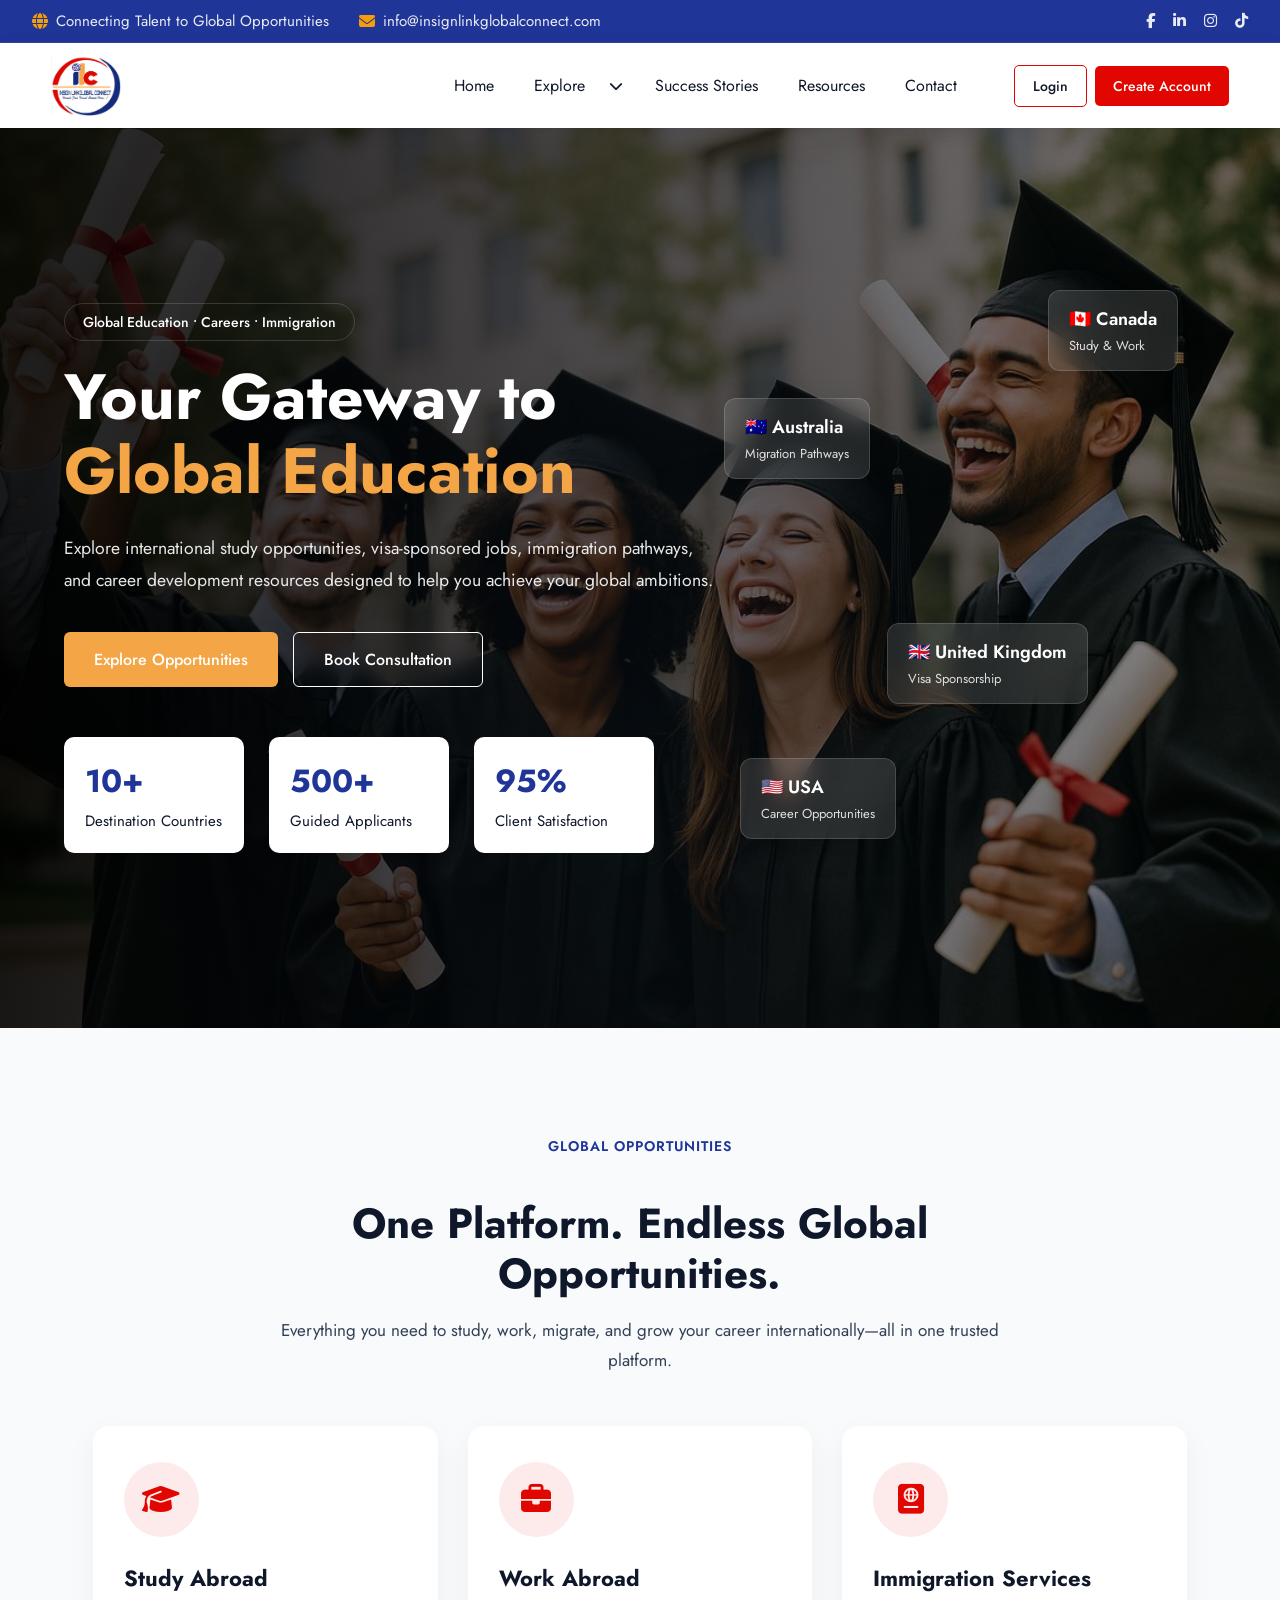
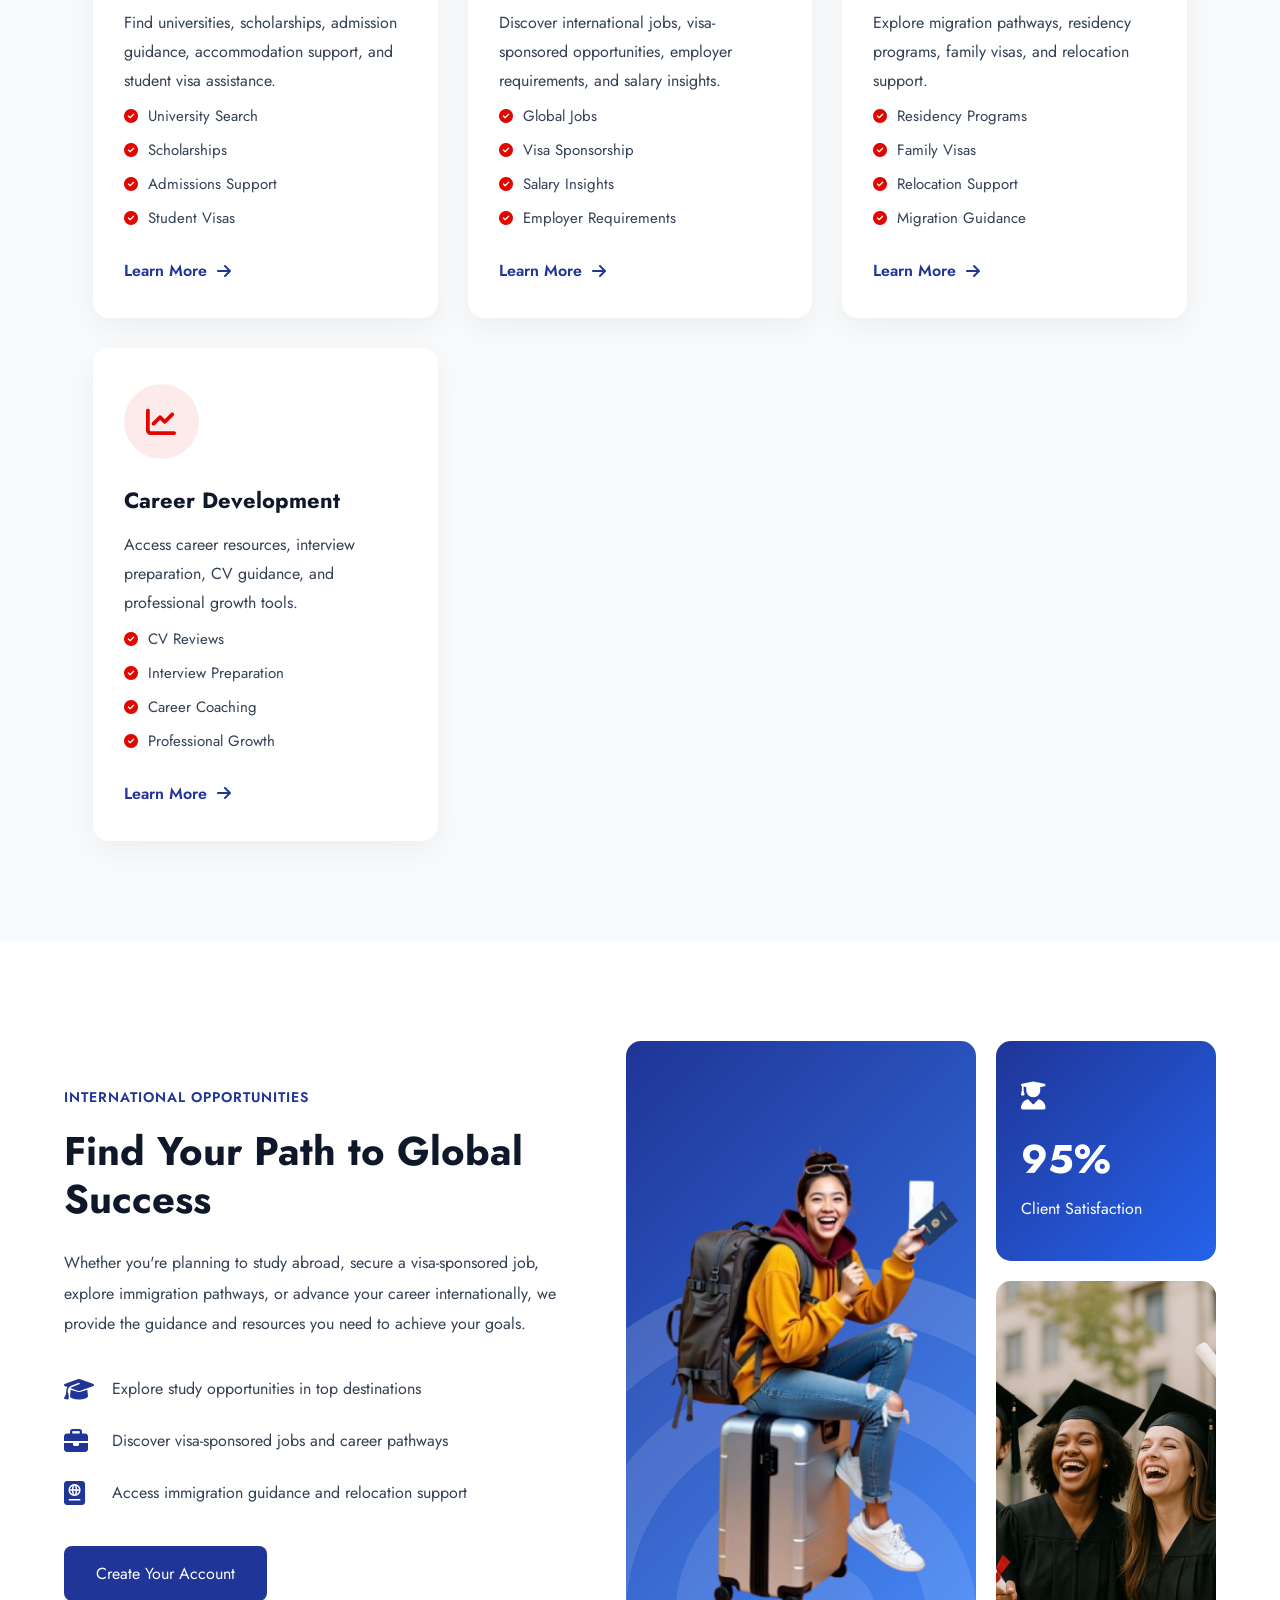
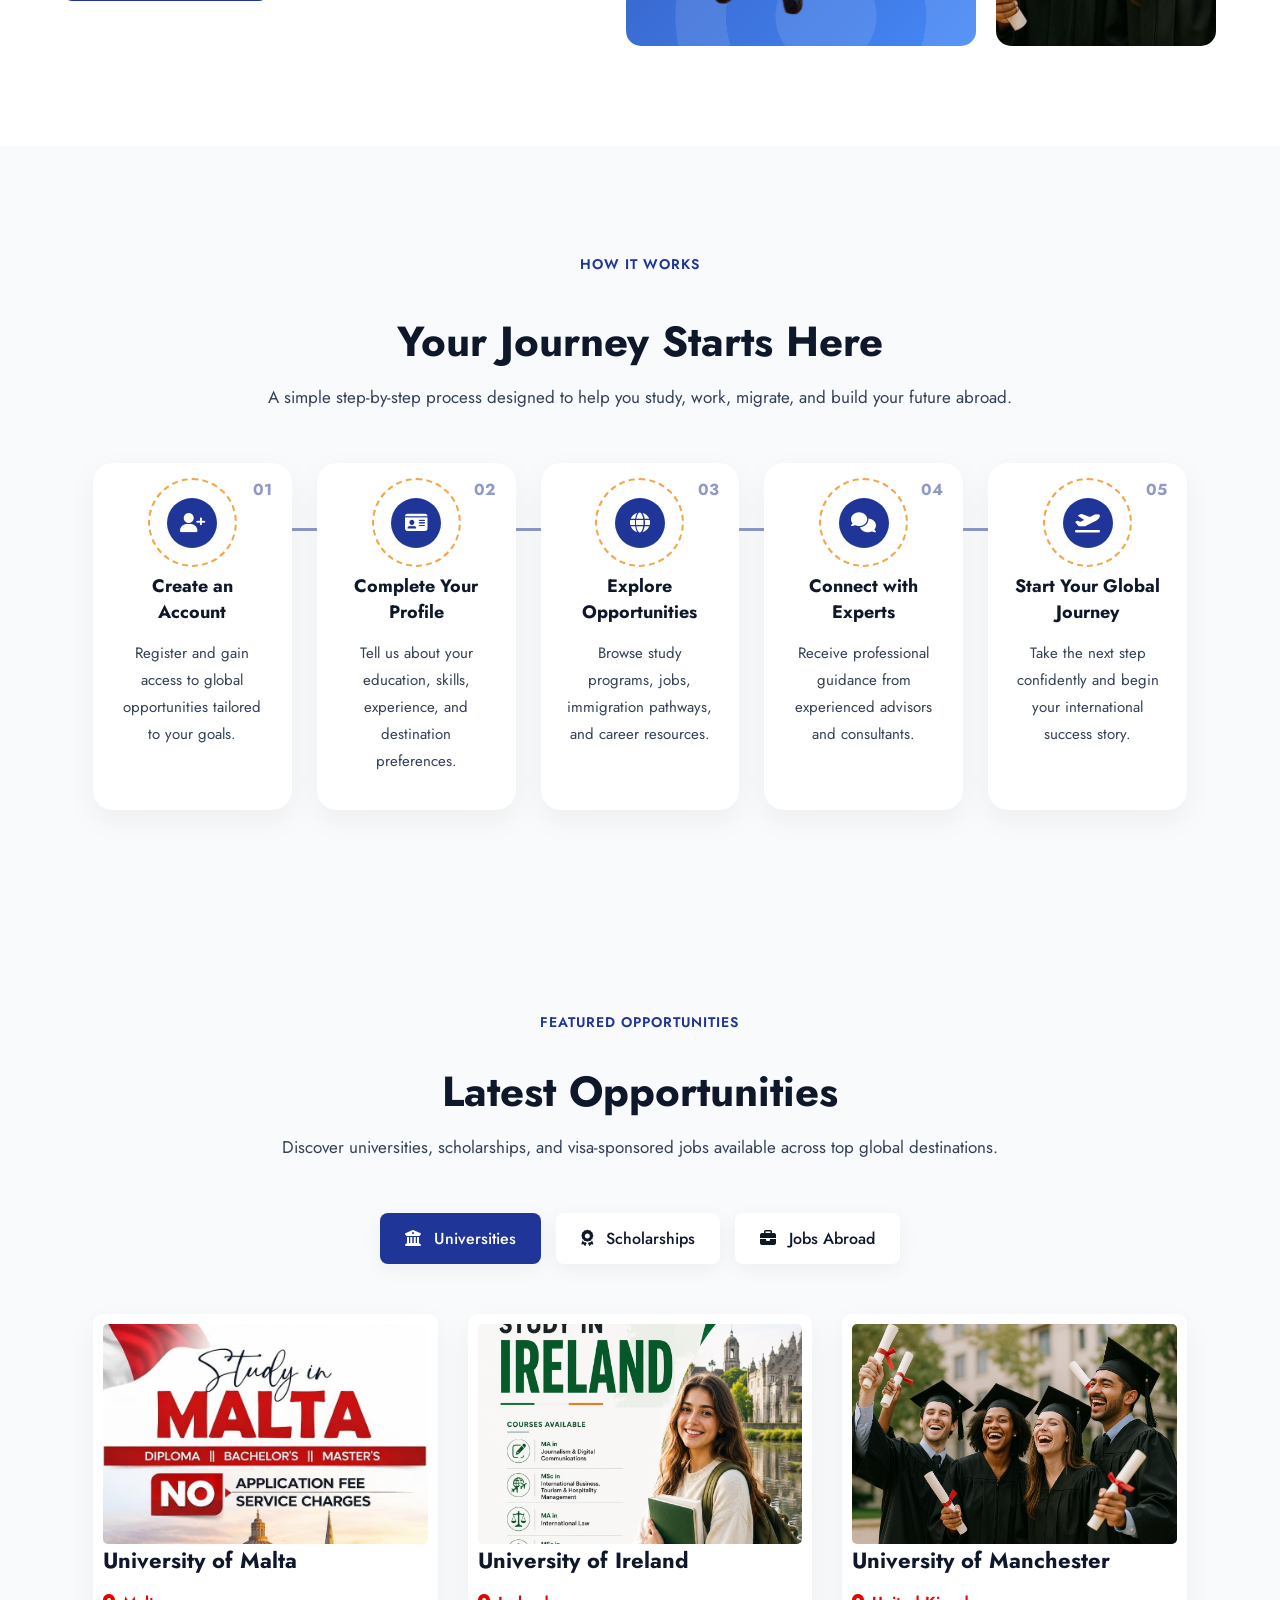
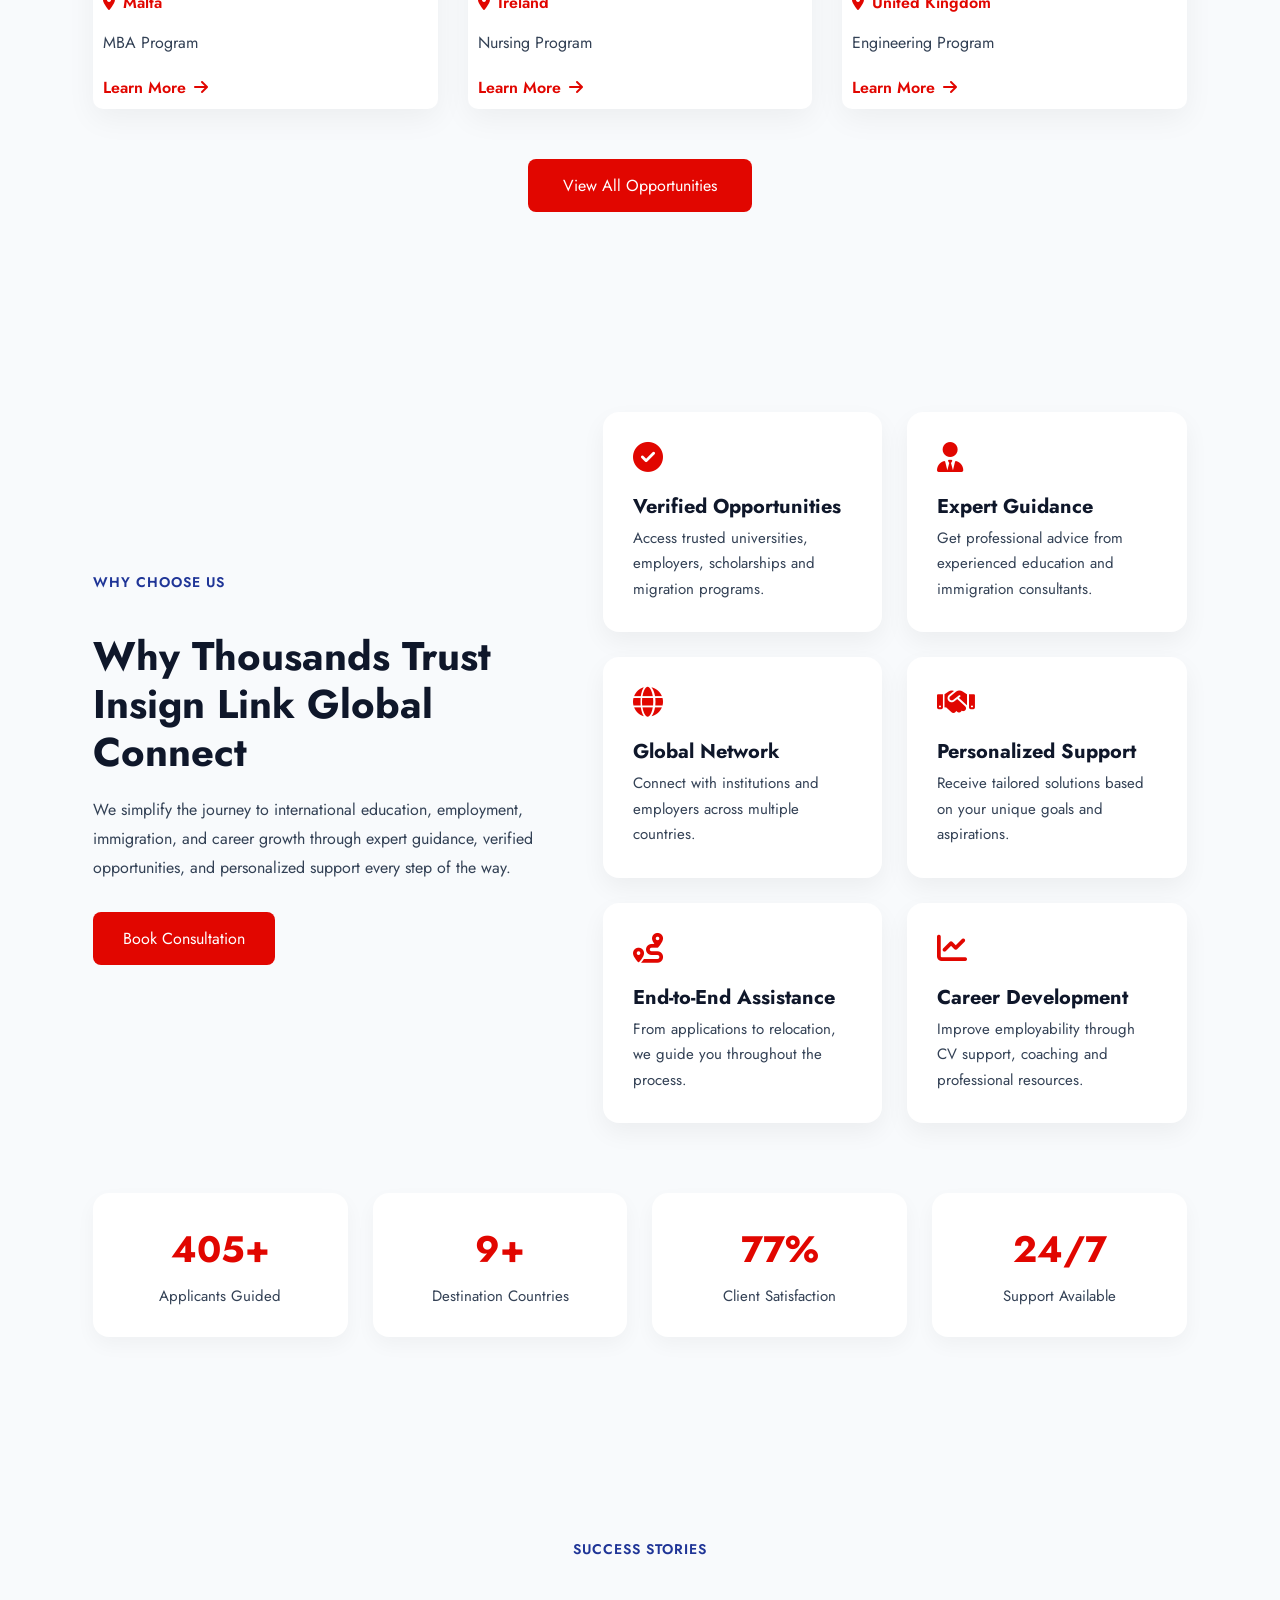
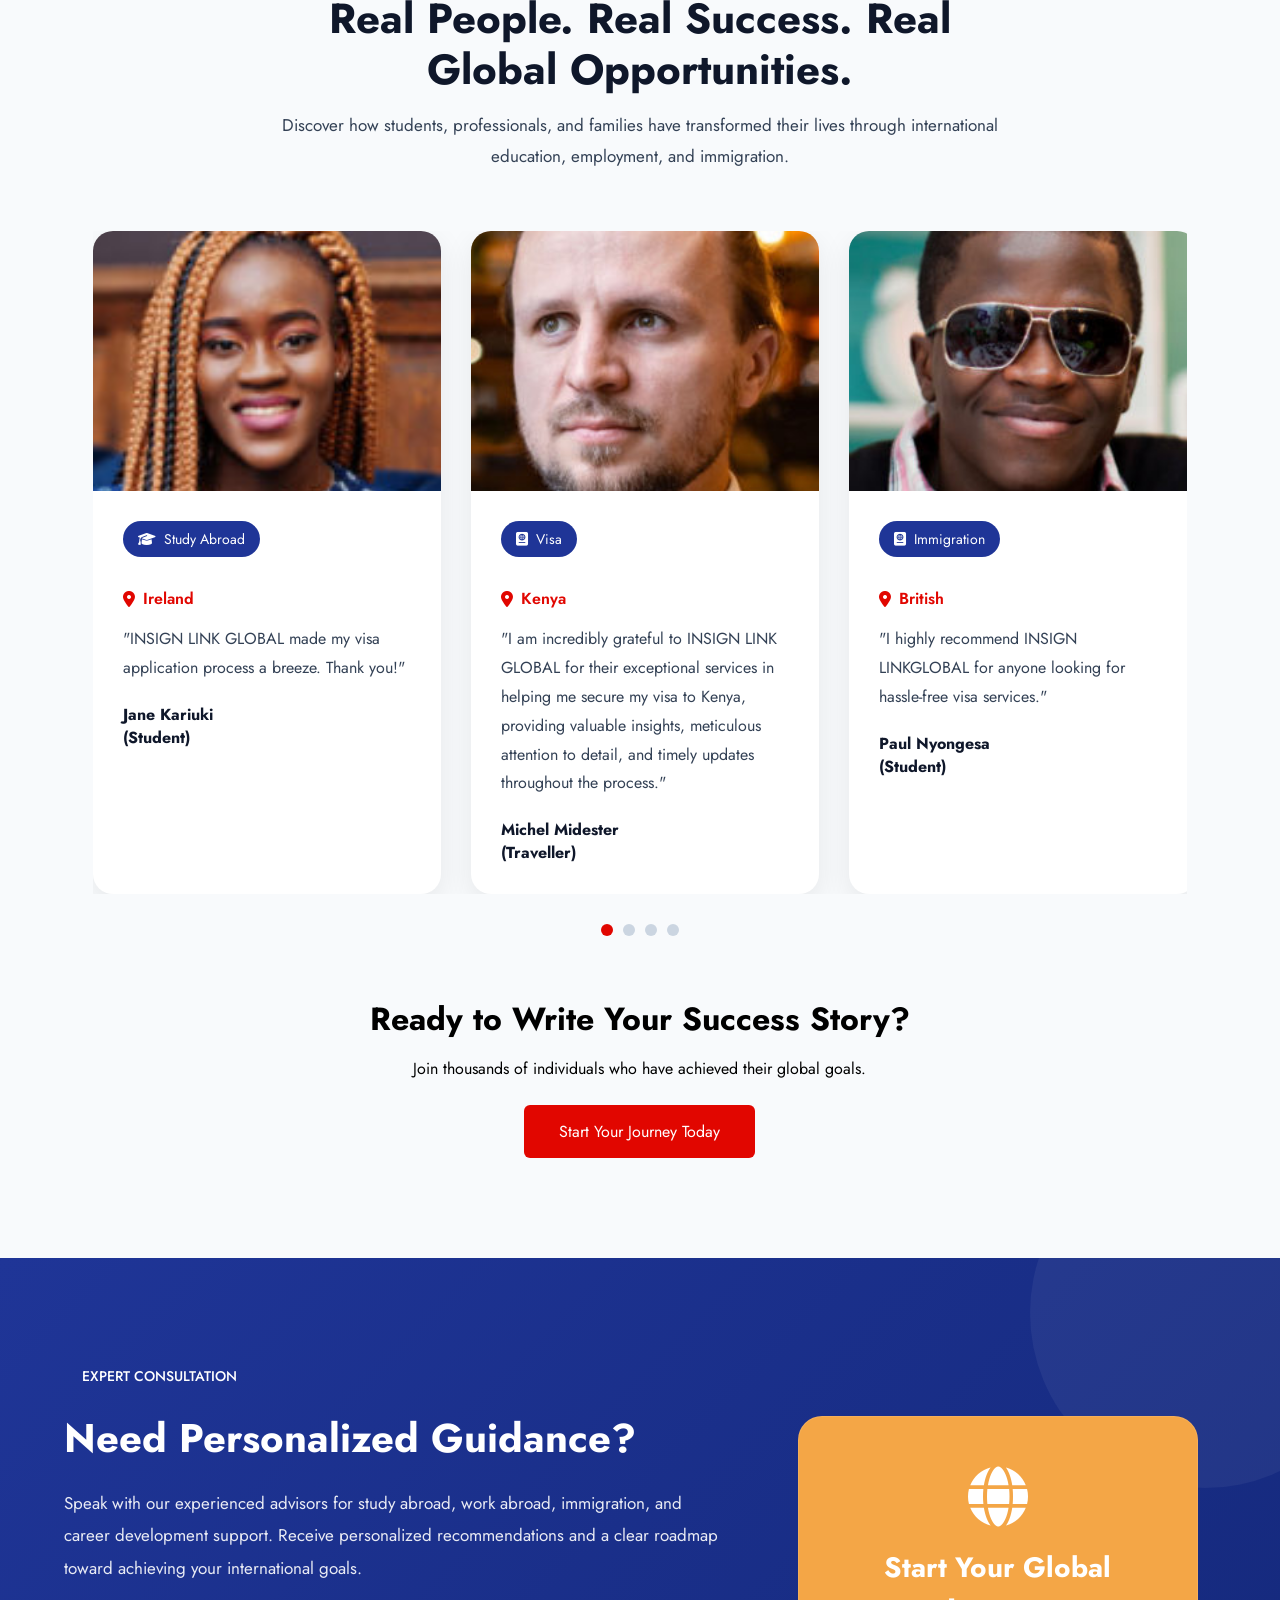
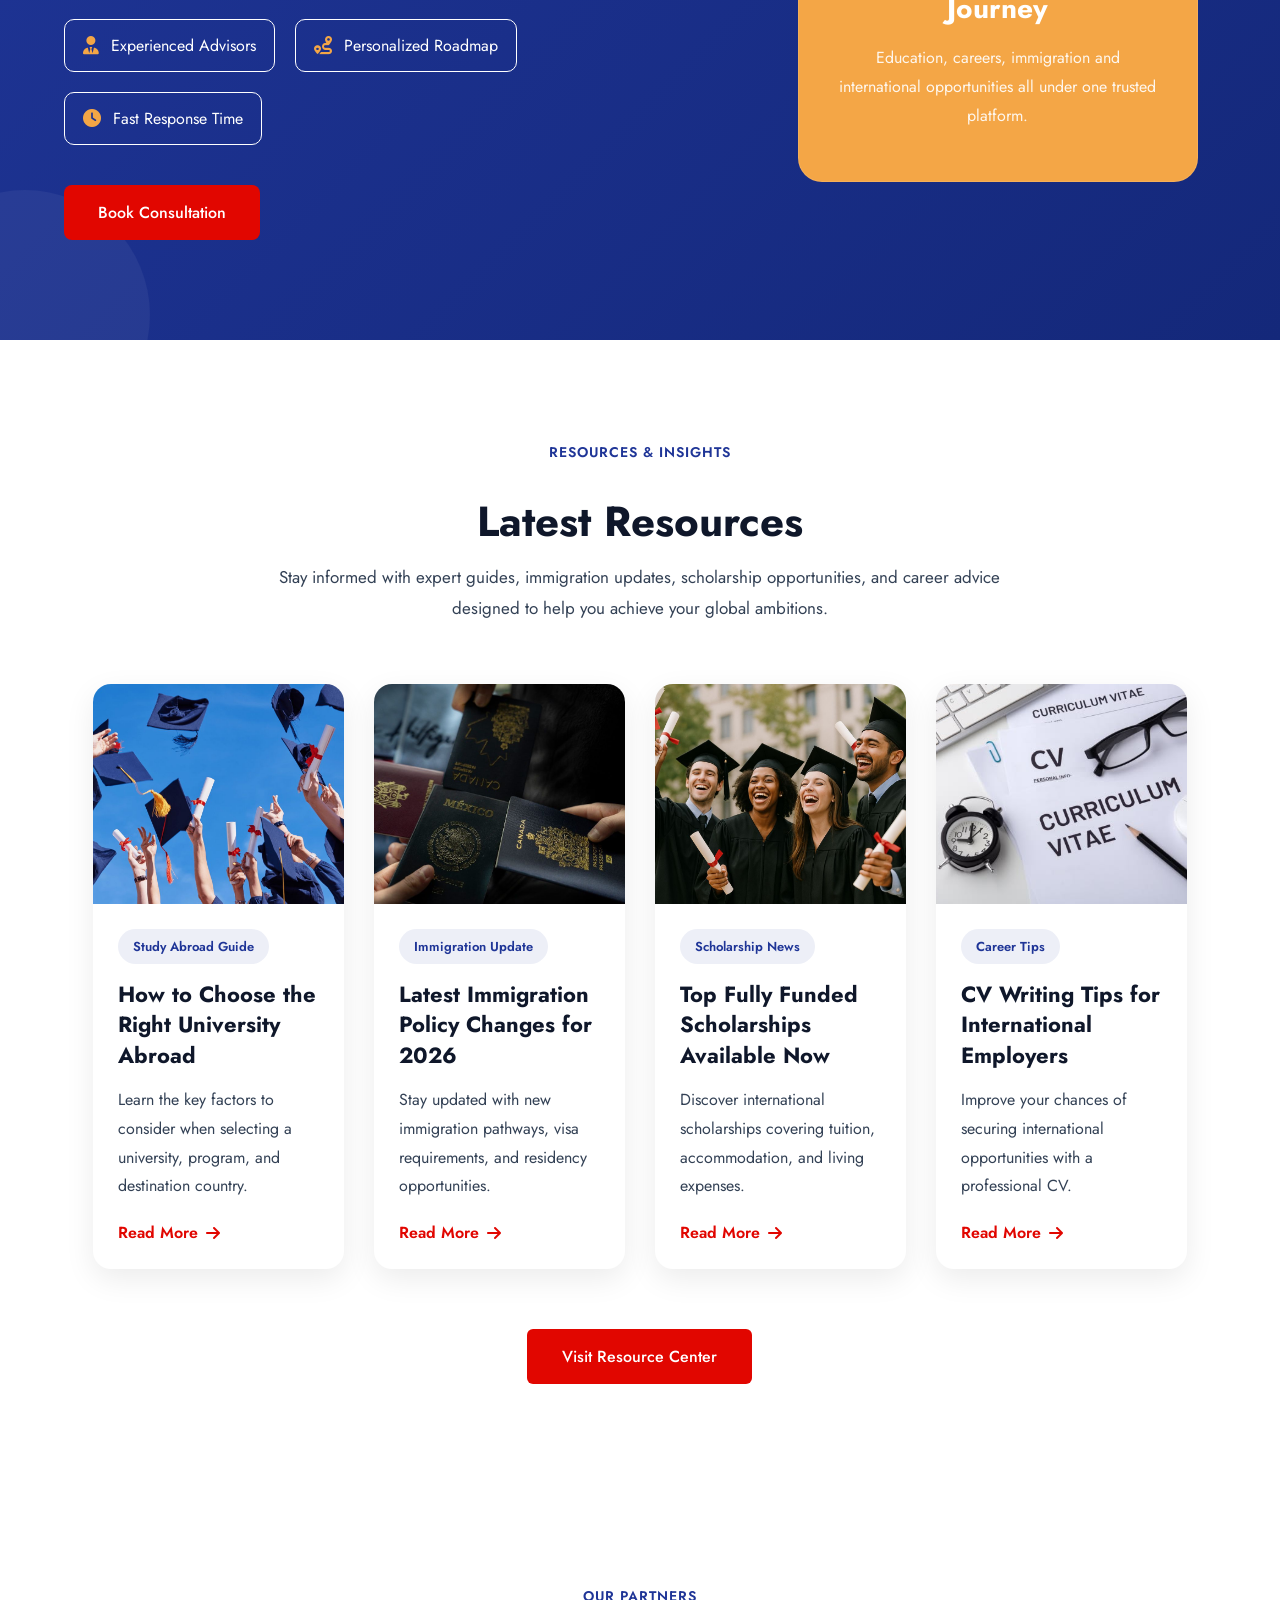
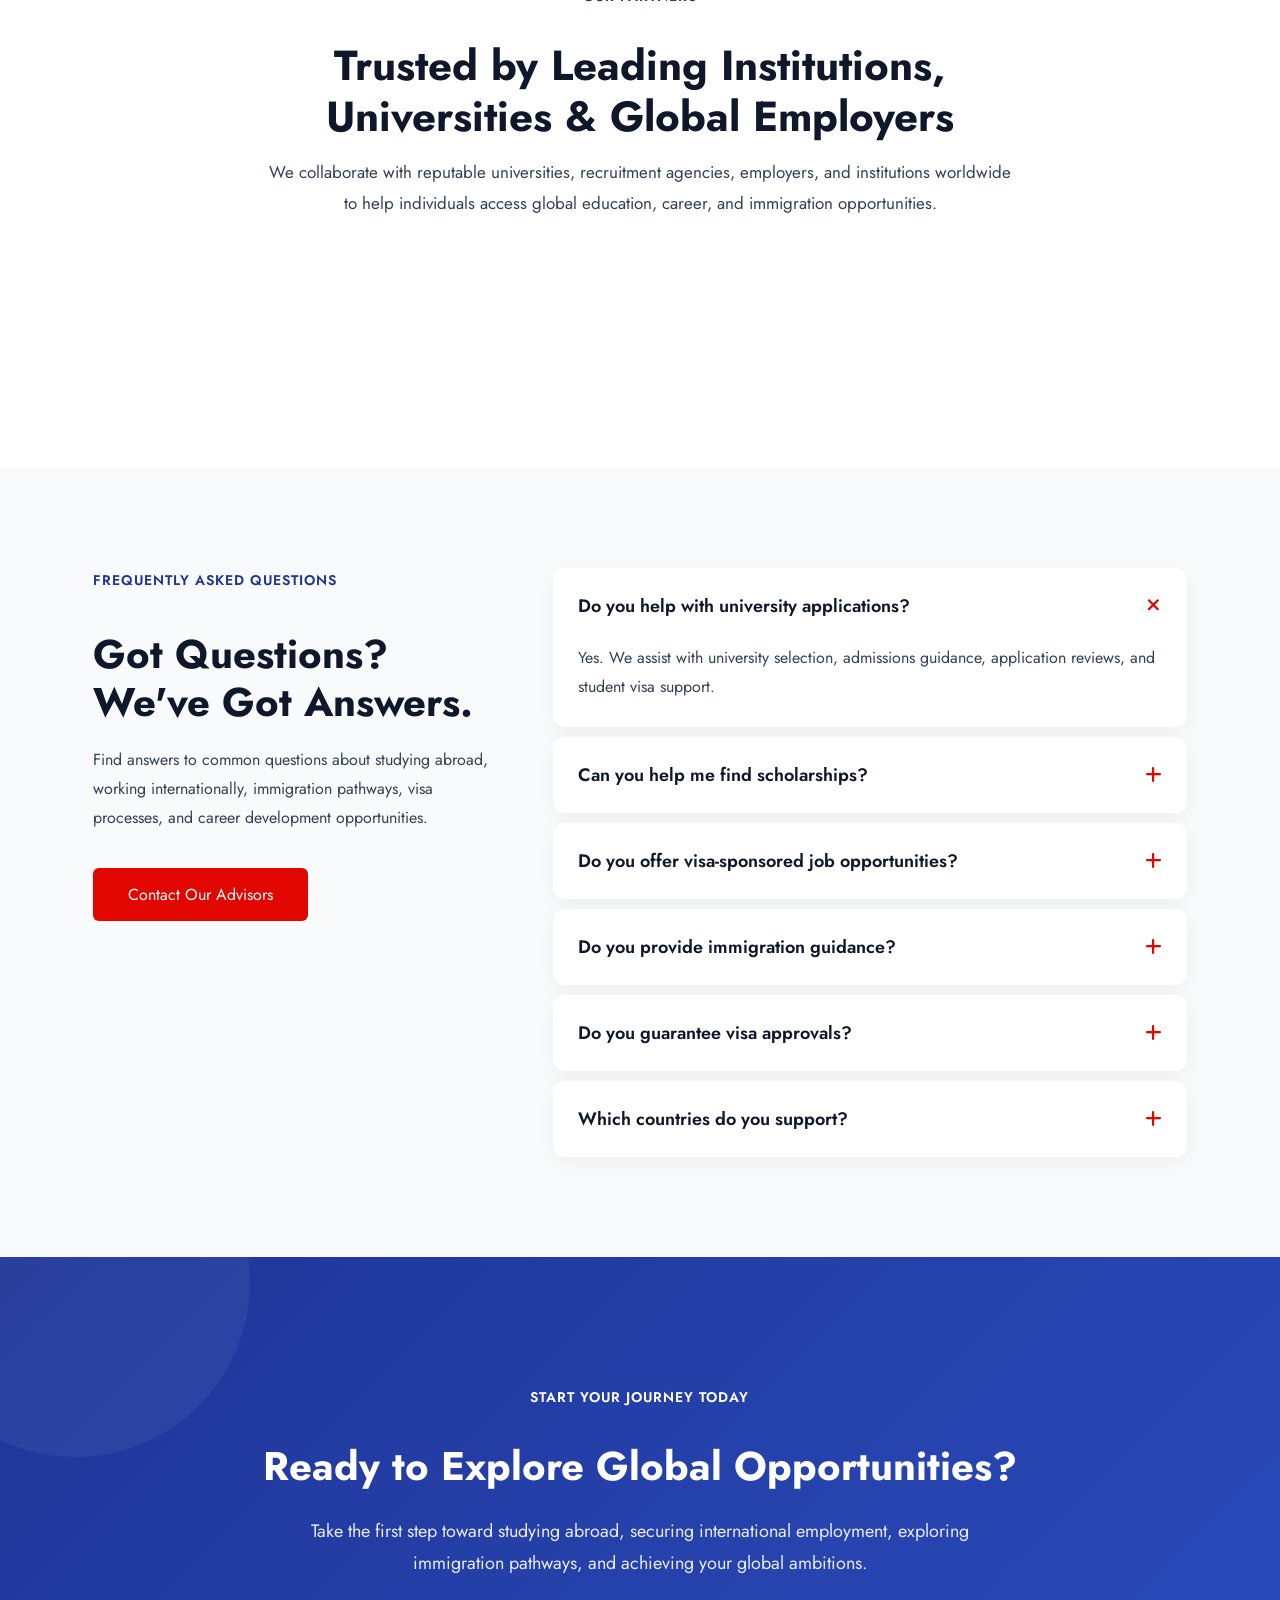
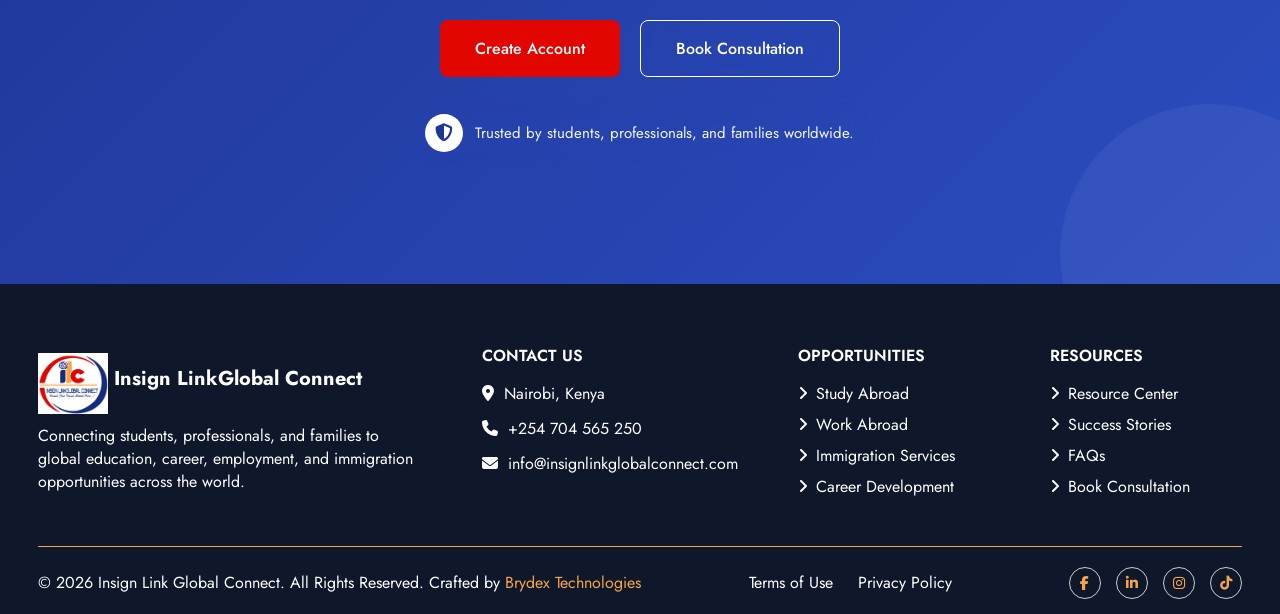
==== index.html @ e6f88223 "Add files via upload" ====
<!DOCTYPE html>
<html lang="en">
<head>
    <meta charset="UTF-8">
    <meta name="viewport" content="width=device-width, initial-scale=1.0">
    <link href="https://fonts.googleapis.com/css2?family=Jost:wght@300;400;500;600;700&display=swap"rel="stylesheet">
    <link rel="stylesheet"href="https://cdnjs.cloudflare.com/ajax/libs/font-awesome/6.7.2/css/all.min.css">
    <link rel="stylesheet" href="style.css">
    <title>Insign Linkglobal Connect</title>

    <!-- Favicon -->
    <link rel="icon" href="logo/ILC Logo.jpg">
</head>
<body>
    <!-- SCROLL BUTTON -->
    <div id="progress">
        <span id="progress-value">&#8593</span>
    </div>
    <!--top-bar-->
    <div class="top-bar" id="top-bar">
        <div class="container top-content">
            <div class="top-left">
                <span><i class="fas fa-globe"></i>Connecting Talent to Global Opportunities</span>
                <span><i class="fas fa-envelope"></i>info@insignlinkglobalconnect.com</span>
            </div>

            <div class="top-right">
                <a href="#"><i class="fab fa-facebook-f"></i></a>
                <a href="#"><i class="fab fa-linkedin-in"></i></a>
                <a href="#"><i class="fab fa-instagram"></i></a>
                <a href="#"><i class="fab fa-tiktok"></i></a>
            </div>
        </div>
    </div>
    <!--header-->
    <header class="main-header">

        <!-- LOGO AREA -->
        <div class="logo-section">
            <a href="index.html" class="logo">
                <img src="logo/ILC Logo.jpg" alt="Insign Linkglobal Connect">
            </a>
        </div>

        <!-- NAVIGATION -->
        <nav class="navbar">
            <ul>
                <li><a href="index.html">Home</a></li>
                <li class="dropdown">
                    <div class="dropdown-header">

                        <a href="explore.html" class="explore-link">
                            Explore
                        </a>

                        <button class="dropdown-toggle" type="button">
                            <i class="fas fa-chevron-down"></i>
                        </button>

                    </div>

                    <ul class="dropdown-content">
                        <li><a href="study-abroad.html">Study Abroad</a></li>
                        <li><a href="work-abroad.html">Work Abroad</a></li>
                        <li><a href="immigration.html">Immigration</a></li>
                        <li><a href="career-development.html">Career Development</a></li>
                    </ul>

                </li>
                <li><a href="success-stories.html">Success Stories</a></li>
                <li><a href="resources.html">Resources</a></li>
                <li><a href="contact.html">Contact</a></li>
            </ul>

            <!-- CTA BUTTONS -->
            <div class="header-actions">

                <a href="login.html" class="login-btn">
                    Login
                </a>

                <a href="register.html" class="primary-btn">
                    Create Account
                </a>

            </div>
        </nav>

        <!-- MOBILE MENU -->
        <div class="menu-btn">
            <span></span>
            <span></span>
            <span></span>
        </div>

    </header>
    <!-- HERO SECTION -->
    <section id="home" class="hero">

        <!-- Slides -->
        <div class="slide active" style="background-image: url('image/cca4eddf6eb5ddadb356322404e056f7.jpg');"></div>
        <div class="slide" style="background-image: url('image/1b01114e9718e9eca1d6fc52efebc25a.jpg');"></div>
        <div class="slide" style="background-image: url('image/6be897b18d3d21d463d0ed7246a838de.jpg');"></div>
        <div class="slide" style="background-image: url('image/51462bff02c31d97324d43de3928996d.jpg');"></div>
        <div class="slide" style="background-image: url('image/cbbdbe2495ff3fa501a85c0e03055a31.jpg');"></div>
        <div class="slide" style="background-image: url('image/9aa3deb93c833734245e5023fd66fbeb.jpg');"></div>
        <div class="slide" style="background-image: url('image/cda4fb4bbf9ffbd0f4e871255401ca6b.jpg');"></div>

        <!-- Overlay -->
        <div class="hero-overlay"></div>

        <!-- Content -->
        <div class="hero-content">

            <span class="hero-tag">
                Global Education • Careers • Immigration
            </span>

            <h1>
                Your Gateway to
                <span class="typing"></span>
            </h1>

            <p>
                Explore international study opportunities, visa-sponsored jobs,
                immigration pathways, and career development resources designed
                to help you achieve your global ambitions.
            </p>

            <div class="hero-buttons">

                <a href="explore.html" class="btn-primary">
                    Explore Opportunities
                </a>

                <a href="contact.html" class="btn-secondary">
                    Book Consultation
                </a>

            </div>

            <div class="hero-stats">

                <div class="stat">
                    <h3>10+</h3>
                    <span>Destination Countries</span>
                </div>

                <div class="stat">
                    <h3>500+</h3>
                    <span>Guided Applicants</span>
                </div>

                <div class="stat">
                    <h3>95%</h3>
                    <span>Client Satisfaction</span>
                </div>

            </div>

        </div>

        <!-- FLOATING DESTINATION CARDS -->

        <div class="floating-card card-1">
            <span>🇨🇦 Canada</span>
            <small>Study & Work</small>
        </div>

        <div class="floating-card card-2">
            <span>🇬🇧 United Kingdom</span>
            <small>Visa Sponsorship</small>
        </div>

        <div class="floating-card card-3">
            <span>🇦🇺 Australia</span>
            <small>Migration Pathways</small>
        </div>
        <div class="floating-card card-4">
            <span>🇺🇸 USA</span>
            <small>Career Opportunities</small>
        </div>
    </section>
    <!-- ==========================================
     PLATFORM OVERVIEW
    ========================================== -->
    <section class="platform-overview">
        <div class="container">
            <div class="section-header">
                <span class="section-tag">
                    GLOBAL OPPORTUNITIES
                </span>
                <h2>
                    One Platform. Endless Global Opportunities.
                </h2>
                <p>
                    Everything you need to study, work, migrate, and grow your
                    career internationally—all in one trusted platform.
                </p>

            </div>

            <div class="overview-grid">

                <!-- Study Abroad -->
                <div class="overview-card">

                    <div class="card-icon">
                        <i class="fas fa-graduation-cap"></i>
                    </div>

                    <h3>Study Abroad</h3>

                    <p>
                        Find universities, scholarships, admission guidance,
                        accommodation support, and student visa assistance.
                    </p>

                    <ul>
                        <li><i class="fas fa-check-circle"></i> University Search</li>
                        <li><i class="fas fa-check-circle"></i> Scholarships</li>
                        <li><i class="fas fa-check-circle"></i> Admissions Support</li>
                        <li><i class="fas fa-check-circle"></i> Student Visas</li>
                    </ul>

                    <a href="study-abroad.html" class="card-link">
                        Learn More
                        <i class="fas fa-arrow-right"></i>
                    </a>

                </div>

                <!-- Work Abroad -->
                <div class="overview-card">

                    <div class="card-icon">
                        <i class="fas fa-briefcase"></i>
                    </div>

                    <h3>Work Abroad</h3>

                    <p>
                        Discover international jobs, visa-sponsored opportunities,
                        employer requirements, and salary insights.
                    </p>

                    <ul>
                        <li><i class="fas fa-check-circle"></i> Global Jobs</li>
                        <li><i class="fas fa-check-circle"></i> Visa Sponsorship</li>
                        <li><i class="fas fa-check-circle"></i> Salary Insights</li>
                        <li><i class="fas fa-check-circle"></i> Employer Requirements</li>
                    </ul>

                    <a href="work-abroad.html" class="card-link">
                        Learn More
                        <i class="fas fa-arrow-right"></i>
                    </a>

                </div>

                <!-- Immigration -->
                <div class="overview-card">

                    <div class="card-icon">
                        <i class="fas fa-passport"></i>
                    </div>

                    <h3>Immigration Services</h3>

                    <p>
                        Explore migration pathways, residency programs, family
                        visas, and relocation support.
                    </p>

                    <ul>
                        <li><i class="fas fa-check-circle"></i> Residency Programs</li>
                        <li><i class="fas fa-check-circle"></i> Family Visas</li>
                        <li><i class="fas fa-check-circle"></i> Relocation Support</li>
                        <li><i class="fas fa-check-circle"></i> Migration Guidance</li>
                    </ul>

                    <a href="immigration.html" class="card-link">
                        Learn More
                        <i class="fas fa-arrow-right"></i>
                    </a>

                </div>

                <!-- Career Development -->
                <div class="overview-card">

                    <div class="card-icon">
                        <i class="fas fa-chart-line"></i>
                    </div>

                    <h3>Career Development</h3>

                    <p>
                        Access career resources, interview preparation,
                        CV guidance, and professional growth tools.
                    </p>

                    <ul>
                        <li><i class="fas fa-check-circle"></i> CV Reviews</li>
                        <li><i class="fas fa-check-circle"></i> Interview Preparation</li>
                        <li><i class="fas fa-check-circle"></i> Career Coaching</li>
                        <li><i class="fas fa-check-circle"></i> Professional Growth</li>
                    </ul>

                    <a href="career-development.html" class="card-link">
                        Learn More
                        <i class="fas fa-arrow-right"></i>
                    </a>

                </div>

            </div>

        </div>

    </section>
    <!--opportunities-->
    <section class="opportunity-section">

        <div class="opportunity-container">

            <!-- LEFT CONTENT -->
            <div class="opportunity-content">

                <span class="section-label">
                    INTERNATIONAL OPPORTUNITIES
                </span>

                <h2>
                    Find Your Path to Global Success
                </h2>

                <p>
                    Whether you're planning to study abroad, secure a visa-sponsored
                    job, explore immigration pathways, or advance your career
                    internationally, we provide the guidance and resources you need
                    to achieve your goals.
                </p>

                <div class="feature-list">

                    <div class="feature-item">
                        <i class="fas fa-graduation-cap"></i>
                        <span>Explore study opportunities in top destinations</span>
                    </div>

                    <div class="feature-item">
                        <i class="fas fa-briefcase"></i>
                        <span>Discover visa-sponsored jobs and career pathways</span>
                    </div>

                    <div class="feature-item">
                        <i class="fas fa-passport"></i>
                        <span>Access immigration guidance and relocation support</span>
                    </div>

                </div>

                <a href="register.html" class="opportunity-btn">
                    Create Your Account
                </a>

            </div>

            <!-- RIGHT SIDE -->
            <div class="opportunity-visual">

                <!-- Main Image -->
                <div class="main-image">
                    <img src="image/16dc529a19bf3df118ee321bd08ca4f0-removebg-preview.png" alt="Student">
                </div>

                <!-- Stats Card -->
                <div class="stats-card">

                    <i class="fas fa-user-graduate"></i>

                    <h3>95%</h3>

                    <span>
                        Client Satisfaction
                    </span>

                </div>

                <!-- Small Image -->
                <div class="secondary-image">
                    <img src="image/cca4eddf6eb5ddadb356322404e056f7.jpg" alt="Students">
                </div>

            </div>

        </div>

    </section>
    <!-- ==========================================
     HOW IT WORKS
    ========================================== -->
    <section class="journey-section">

        <div class="container">

            <div class="section-header">

                <span class="section-tag">
                    HOW IT WORKS
                </span>

                <h2>
                    Your Journey Starts Here
                </h2>

                <p>
                    A simple step-by-step process designed to help you study,
                    work, migrate, and build your future abroad.
                </p>

            </div>

            <div class="journey-steps">

                <!-- STEP 1 -->
                <div class="journey-card">

                    <div class="step-number">01</div>

                    <div class="step-icon">
                        <i class="fas fa-user-plus"></i>
                    </div>

                    <h3>Create an Account</h3>

                    <p>
                        Register and gain access to global opportunities tailored to your goals.
                    </p>

                </div>

                <!-- STEP 2 -->
                <div class="journey-card">

                    <div class="step-number">02</div>

                    <div class="step-icon">
                        <i class="fas fa-id-card"></i>
                    </div>

                    <h3>Complete Your Profile</h3>

                    <p>
                        Tell us about your education, skills, experience, and destination preferences.
                    </p>

                </div>

                <!-- STEP 3 -->
                <div class="journey-card">

                    <div class="step-number">03</div>

                    <div class="step-icon">
                        <i class="fas fa-globe"></i>
                    </div>

                    <h3>Explore Opportunities</h3>

                    <p>
                        Browse study programs, jobs, immigration pathways, and career resources.
                    </p>

                </div>

                <!-- STEP 4 -->
                <div class="journey-card">

                    <div class="step-number">04</div>

                    <div class="step-icon">
                        <i class="fas fa-comments"></i>
                    </div>

                    <h3>Connect with Experts</h3>

                    <p>
                        Receive professional guidance from experienced advisors and consultants.
                    </p>

                </div>

                <!-- STEP 5 -->
                <div class="journey-card">

                    <div class="step-number">05</div>

                    <div class="step-icon">
                        <i class="fas fa-plane-departure"></i>
                    </div>

                    <h3>Start Your Global Journey</h3>

                    <p>
                        Take the next step confidently and begin your international success story.
                    </p>

                </div>

            </div>

        </div>

    </section>
    <!-- ==========================================
     FEATURED OPPORTUNITIES
    ========================================== -->
    <section class="featured-opportunities">

        <div class="container">

            <div class="section-header">

                <span class="section-label">
                    FEATURED OPPORTUNITIES
                </span>

                <h2>
                    Latest Opportunities
                </h2>

                <p>
                    Discover universities, scholarships, and visa-sponsored jobs
                    available across top global destinations.
                </p>

            </div>

            <!-- TABS -->
            <div class="opportunity-tabs">

                <button class="tab-btn active" data-tab="universities">
                    <i class="fas fa-university"></i>
                    Universities
                </button>

                <button class="tab-btn" data-tab="scholarships">
                    <i class="fas fa-award"></i>
                    Scholarships
                </button>

                <button class="tab-btn" data-tab="jobs">
                    <i class="fas fa-briefcase"></i>
                    Jobs Abroad
                </button>

            </div>

            <!-- UNIVERSITIES -->
            <div class="tab-content active" id="universities">

                <div class="opportunity-grid">

                    <div class="opportunity-card">

                        <div class="card-image">
                            <img src="image/1d305f4be62728e8f2fb8260768dfb431.jpg" alt="University of Toronto">
                        </div>

                        <div class="card-body">
                            <h3>University of Malta</h3>
                            <span class="country">
                                <i class="fas fa-map-marker-alt"></i>
                                Malta
                            </span>
                            <p>MBA Program</p>
                            <a href="#">Learn More <i class="fas fa-arrow-right"></i></a>
                        </div>

                    </div>

                    <div class="opportunity-card">

                        <div class="card-image">
                            <img src="image/2ed7e8389d270626edcd2e467faf0134.jpg" alt="University of Melbourne">
                        </div>

                        <div class="card-body">
                            <h3>University of Ireland</h3>
                            <span class="country">
                                <i class="fas fa-map-marker-alt"></i>
                                Ireland
                            </span>
                            <p>Nursing Program</p>
                            <a href="#">Learn More <i class="fas fa-arrow-right"></i></a>
                        </div>

                    </div>

                    <div class="opportunity-card">

                        <div class="card-image">
                            <img src="image/cca4eddf6eb5ddadb356322404e056f7.jpg" alt="University of Manchester">
                        </div>

                        <div class="card-body">
                            <h3>University of Manchester</h3>
                            <span class="country">
                                <i class="fas fa-map-marker-alt"></i>
                                United Kingdom
                            </span>
                            <p>Engineering Program</p>
                            <a href="#">Learn More <i class="fas fa-arrow-right"></i></a>
                        </div>

                    </div>

                </div>

            </div>

            <!-- SCHOLARSHIPS -->
            <div class="tab-content" id="scholarships">

                <div class="opportunity-grid">

                    <div class="opportunity-card">

                        <div class="card-image">
                            <img src="image/51462bff02c31d97324d43de3928996d.jpg" alt="Chevening Scholarship">
                        </div>

                        <div class="card-body">
                            <h3>Chevening Scholarship</h3>
                            <span class="country">
                                <i class="fas fa-map-marker-alt"></i>
                                United Kingdom
                            </span>
                            <p>Deadline: November 15</p>
                            <a href="#">Learn More <i class="fas fa-arrow-right"></i></a>
                        </div>

                    </div>

                    <div class="opportunity-card">

                        <div class="card-image">
                            <img src="image/6be897b18d3d21d463d0ed7246a838de.jpg" alt="Australia Awards">
                        </div>

                        <div class="card-body">
                            <h3>Australia Awards</h3>
                            <span class="country">
                                <i class="fas fa-map-marker-alt"></i>
                                Australia
                            </span>
                            <p>Deadline: April 30</p>
                            <a href="#">Learn More <i class="fas fa-arrow-right"></i></a>
                        </div>

                    </div>

                    <div class="opportunity-card">

                        <div class="card-image">
                            <img src="image/1b01114e9718e9eca1d6fc52efebc25a.jpg" alt="Vanier Scholarship">
                        </div>

                        <div class="card-body">
                            <h3>Vanier Scholarship</h3>
                            <span class="country">
                                <i class="fas fa-map-marker-alt"></i>
                                Canada
                            </span>
                            <p>Deadline: October 20</p>
                            <a href="#">Learn More <i class="fas fa-arrow-right"></i></a>
                        </div>

                    </div>

                </div>

            </div>

            <!-- JOBS -->
            <div class="tab-content" id="jobs">

                <div class="opportunity-grid">

                    <div class="opportunity-card">

                        <div class="card-image">
                            <img src="image/ddc34f65d5f46e76d8cddaae1ec3f072.jpg" alt="Registered Nurse Canada">
                        </div>

                        <div class="card-body">
                            <h3>Registered Nurse</h3>
                            <span class="country">
                                <i class="fas fa-map-marker-alt"></i>
                                Canada
                            </span>

                            <span class="job-badge">
                                <i class="fas fa-check-circle"></i>
                                Visa Sponsorship Available
                            </span>

                            <a href="#">Learn More <i class="fas fa-arrow-right"></i></a>
                        </div>

                    </div>

                    <div class="opportunity-card">

                        <div class="card-image">
                            <img src="image/a1f3b34d4877477bb7ae77eadc165eed.jpg" alt="Software Developer Germany">
                        </div>

                        <div class="card-body">
                            <h3>Software Developer</h3>
                            <span class="country">
                                <i class="fas fa-map-marker-alt"></i>
                                Germany
                            </span>

                            <span class="job-badge">
                                <i class="fas fa-check-circle"></i>
                                Visa Sponsorship Available
                            </span>

                            <a href="#">Learn More <i class="fas fa-arrow-right"></i></a>
                        </div>

                    </div>

                    <div class="opportunity-card">

                        <div class="card-image">
                            <img src="image/940edd9e429cef6c06a77de6ff3cb800.jpg" alt="Care Assistant UK">
                        </div>

                        <div class="card-body">
                            <h3>Care Assistant</h3>
                            <span class="country">
                                <i class="fas fa-map-marker-alt"></i>
                                United Kingdom
                            </span>

                            <span class="job-badge">
                                <i class="fas fa-check-circle"></i>
                                Visa Sponsorship Available
                            </span>

                            <a href="#">Learn More <i class="fas fa-arrow-right"></i></a>
                        </div>

                    </div>

                </div>

            </div>

            <div class="section-btn">

                <a href="explore.html" class="view-all-btn">
                    View All Opportunities
                </a>

            </div>

        </div>

    </section>
    <!-- ==========================================
     WHY CHOOSE US
    ========================================== -->
    <section class="why-us">

        <div class="container">

            <div class="why-us-wrapper">

                <!-- LEFT CONTENT -->
                <div class="why-content">

                    <span class="section-label">
                        WHY CHOOSE US
                    </span>

                    <h2>
                        Why Thousands Trust
                        Insign Link Global Connect
                    </h2>

                    <p>
                        We simplify the journey to international education,
                        employment, immigration, and career growth through
                        expert guidance, verified opportunities, and
                        personalized support every step of the way.
                    </p>

                    <a href="contact.html" class="why-btn">
                        Book Consultation
                    </a>

                </div>

                <!-- RIGHT CARDS -->
                <div class="why-grid">

                    <div class="why-card">
                        <i class="fa-solid fa-circle-check"></i>
                        <h3>Verified Opportunities</h3>
                        <p>
                            Access trusted universities, employers,
                            scholarships and migration programs.
                        </p>
                    </div>

                    <div class="why-card">
                        <i class="fas fa-user-tie"></i>
                        <h3>Expert Guidance</h3>
                        <p>
                            Get professional advice from experienced
                            education and immigration consultants.
                        </p>
                    </div>

                    <div class="why-card">
                        <i class="fas fa-globe"></i>
                        <h3>Global Network</h3>
                        <p>
                            Connect with institutions and employers
                            across multiple countries.
                        </p>
                    </div>

                    <div class="why-card">
                        <i class="fas fa-handshake"></i>
                        <h3>Personalized Support</h3>
                        <p>
                            Receive tailored solutions based on your
                            unique goals and aspirations.
                        </p>
                    </div>

                    <div class="why-card">
                        <i class="fas fa-route"></i>
                        <h3>End-to-End Assistance</h3>
                        <p>
                            From applications to relocation,
                            we guide you throughout the process.
                        </p>
                    </div>

                    <div class="why-card">
                        <i class="fas fa-chart-line"></i>
                        <h3>Career Development</h3>
                        <p>
                            Improve employability through CV support,
                            coaching and professional resources.
                        </p>
                    </div>

                </div>

            </div>

            <!-- STATS -->
            <div class="trust-stats">

                <div class="trust-stat">
                    <h3 class="counter" data-target="500">0</h3>
                    <span>Applicants Guided</span>
                </div>

                <div class="trust-stat">
                    <h3 class="counter" data-target="10">0</h3>
                    <span>Destination Countries</span>
                </div>

                <div class="trust-stat">
                    <h3 class="counter percent" data-target="95">0%</h3>
                    <span>Client Satisfaction</span>
                </div>

                <div class="trust-stat">
                    <h3>24/7</h3>
                    <span>Support Available</span>
                </div>

            </div>

        </div>

    </section>
    <!-- ==========================================
     SUCCESS STORIES
    ========================================== -->
    <section class="success-stories">

        <div class="container">

            <div class="section-header">

                <span class="section-label">
                    SUCCESS STORIES
                </span>

                <h2>
                    Real People. Real Success.
                    Real Global Opportunities.
                </h2>

                <p>
                    Discover how students, professionals, and families have transformed
                    their lives through international education, employment, and immigration.
                </p>

            </div>

            <!-- SLIDER -->
            <div class="stories-slider">

                <div class="stories-track">

                    <!-- CARD 1 -->
                    <div class="story-card">

                        <div class="story-image">
                            <img src="image/woman-150x150.jpg" alt="">
                        </div>

                        <div class="story-content">

                            <span class="story-badge">
                                <i class="fas fa-graduation-cap"></i>
                                Study Abroad
                            </span>

                            <div class="country">
                                <i class="fas fa-location-dot"></i>
                                Ireland
                            </div>

                            <p>
                                "INSIGN LINK GLOBAL made my visa application process a breeze. Thank you!"
                            </p>

                            <h4>Jane Kariuki <br>(Student)</h4>

                        </div>

                    </div>

                    <!-- CARD 2 -->
                    <div class="story-card">

                        <div class="story-image">
                            <img src="image/european-249x300.jpg" alt="">
                        </div>

                        <div class="story-content">

                            <span class="story-badge">
                                <i class="fas fa-passport"></i>
                                Visa
                            </span>

                            <div class="country">
                                <i class="fas fa-location-dot"></i>
                                Kenya
                            </div>

                            <p>
                                "I am incredibly grateful to INSIGN LINK GLOBAL for their exceptional services in helping me secure my visa to Kenya, providing valuable insights, meticulous attention to detail, and timely updates throughout the process."
                            </p>

                            <h4>Michel Midester <br>(Traveller)</h4>

                        </div>

                    </div>

                    <!-- CARD 3 -->
                    <div class="story-card">

                        <div class="story-image">
                            <img src="image/african-262x300.jpg" alt="">
                        </div>

                        <div class="story-content">

                            <span class="story-badge">
                                <i class="fas fa-passport"></i>
                                Immigration
                            </span>

                            <div class="country">
                                <i class="fas fa-location-dot"></i>
                                British
                            </div>

                            <p>
                                "I highly recommend INSIGN LINKGLOBAL for anyone looking for hassle-free visa services."
                            </p>

                            <h4>Paul Nyongesa <br>(Student)</h4>

                        </div>

                    </div>

                </div>

            </div>

            <!-- DOTS -->
            <div class="slider-dots">
                <span class="dot active"></span>
                <span class="dot"></span>
                <span class="dot"></span>
                <span class="dot"></span>
            </div>

            <!-- CTA -->
            <div class="stories-cta">

                <h3>
                    Ready to Write Your Success Story?
                </h3>

                <p>
                    Join thousands of individuals who have achieved their global goals.
                </p>

                <a href="register.html" class="stories-btn">
                    Start Your Journey Today
                </a>

            </div>

        </div>

    </section>
    <!-- ==========================================
     CONSULTATION SECTION
    ========================================== -->
    <section class="consultation-section">

        <div class="consultation-container">

            <!-- LEFT CONTENT -->
            <div class="consultation-content">

                <span class="consultation-tag">
                    EXPERT CONSULTATION
                </span>

                <h2>
                    Need Personalized Guidance?
                </h2>

                <p>
                    Speak with our experienced advisors for study abroad,
                    work abroad, immigration, and career development support.
                    Receive personalized recommendations and a clear roadmap
                    toward achieving your international goals.
                </p>

                <div class="consultation-features">

                    <div class="consultation-feature">
                        <i class="fas fa-user-tie"></i>
                        <span>Experienced Advisors</span>
                    </div>

                    <div class="consultation-feature">
                        <i class="fas fa-route"></i>
                        <span>Personalized Roadmap</span>
                    </div>

                    <div class="consultation-feature">
                        <i class="fas fa-clock"></i>
                        <span>Fast Response Time</span>
                    </div>

                </div>

                <a href="contact.html" class="consultation-btn">
                    Book Consultation
                </a>

            </div>

            <!-- RIGHT VISUAL -->
            <div class="consultation-visual">

                <div class="consultation-card">

                    <i class="fas fa-globe"></i>

                    <h3>
                        Start Your Global Journey
                    </h3>

                    <p>
                        Education, careers, immigration and international opportunities 
                        all under one trusted platform.
                    </p>

                </div>

            </div>

        </div>

    </section>
    <!-- ==========================================
     RESOURCES & INSIGHTS
    ========================================== -->
    <section class="resources-section">

        <div class="container">

            <div class="section-header">

                <span class="section-label">
                    RESOURCES & INSIGHTS
                </span>

                <h2>
                    Latest Resources
                </h2>

                <p>
                    Stay informed with expert guides, immigration updates,
                    scholarship opportunities, and career advice designed
                    to help you achieve your global ambitions.
                </p>

            </div>

            <div class="resources-grid">

                <!-- Resource 1 -->
                <div class="resource-card">

                    <div class="resource-image">
                        <img src="image/1b01114e9718e9eca1d6fc52efebc25a.jpg" alt="">
                    </div>

                    <div class="resource-content">

                        <span class="resource-category">
                            Study Abroad Guide
                        </span>

                        <h3>
                            How to Choose the Right University Abroad
                        </h3>

                        <p>
                            Learn the key factors to consider when selecting
                            a university, program, and destination country.
                        </p>

                        <a href="#" class="resource-link">
                            Read More
                            <i class="fas fa-arrow-right"></i>
                        </a>

                    </div>

                </div>

                <!-- Resource 2 -->
                <div class="resource-card">

                    <div class="resource-image">
                        <img src="image/9aa3deb93c833734245e5023fd66fbeb.jpg" alt="">
                    </div>

                    <div class="resource-content">

                        <span class="resource-category">
                            Immigration Update
                        </span>

                        <h3>
                            Latest Immigration Policy Changes for 2026
                        </h3>

                        <p>
                            Stay updated with new immigration pathways,
                            visa requirements, and residency opportunities.
                        </p>

                        <a href="#" class="resource-link">
                            Read More
                            <i class="fas fa-arrow-right"></i>
                        </a>

                    </div>

                </div>

                <!-- Resource 3 -->
                <div class="resource-card">

                    <div class="resource-image">
                        <img src="image/cca4eddf6eb5ddadb356322404e056f7.jpg" alt="">
                    </div>

                    <div class="resource-content">

                        <span class="resource-category">
                            Scholarship News
                        </span>

                        <h3>
                            Top Fully Funded Scholarships Available Now
                        </h3>

                        <p>
                            Discover international scholarships covering
                            tuition, accommodation, and living expenses.
                        </p>

                        <a href="#" class="resource-link">
                            Read More
                            <i class="fas fa-arrow-right"></i>
                        </a>

                    </div>

                </div>

                <!-- Resource 4 -->
                <div class="resource-card">

                    <div class="resource-image">
                        <img src="image/c536752265883a5202c10d5c4bf5268d.jpg" alt="">
                    </div>

                    <div class="resource-content">

                        <span class="resource-category">
                            Career Tips
                        </span>

                        <h3>
                            CV Writing Tips for International Employers
                        </h3>

                        <p>
                            Improve your chances of securing international
                            opportunities with a professional CV.
                        </p>

                        <a href="#" class="resource-link">
                            Read More
                            <i class="fas fa-arrow-right"></i>
                        </a>

                    </div>

                </div>

            </div>

            <div class="resources-btn-wrap">

                <a href="resources.html" class="resources-btn">
                    Visit Resource Center
                </a>

            </div>

        </div>

    </section>
    <!-- ==========================================
    PARTNERS
    ========================================== -->
    <section class="partners-section">

        <div class="container">

            <div class="section-header">

                <span class="section-label">
                    OUR PARTNERS
                </span>

                <h2>
                    Trusted by Leading Institutions,
                    Universities & Global Employers
                </h2>

                <p>
                    We collaborate with reputable universities, recruitment agencies,
                    employers, and institutions worldwide to help individuals access
                    global education, career, and immigration opportunities.
                </p>

            </div>

            <div class="partners-slider">

                <div class="partners-track">

                    <!-- Row 1 -->
                    <div class="partner-logo">
                        <img src="" alt="">
                    </div>

                    <div class="partner-logo">
                        <img src="" alt="">
                    </div>

                    <div class="partner-logo">
                        <img src="" alt="">
                    </div>

                    <div class="partner-logo">
                        <img src="" alt="">
                    </div>

                    <div class="partner-logo">
                        <img src="" alt="">
                    </div>

                    <div class="partner-logo">
                        <img src="" alt="">
                    </div>

                    <!-- Duplicate Logos For Infinite Loop -->

                    <div class="partner-logo">
                        <img src="" alt="">
                    </div>

                    <div class="partner-logo">
                        <img src="" alt="">
                    </div>

                    <div class="partner-logo">
                        <img src="" alt="">
                    </div>

                    <div class="partner-logo">
                        <img src="" alt="">
                    </div>

                    <div class="partner-logo">
                        <img src="" alt="">
                    </div>

                    <div class="partner-logo">
                        <img src="" alt="">
                    </div>

                </div>

            </div>

        </div>

    </section>
    <!-- ==========================================
     FAQ SECTION
    ========================================== -->
    <section class="faq-section">

        <div class="container">

            <div class="faq-wrapper">

                <!-- LEFT SIDE -->
                <div class="faq-intro">

                    <span class="section-label">
                        FREQUENTLY ASKED QUESTIONS
                    </span>

                    <h2>
                        Got Questions?
                        We've Got Answers.
                    </h2>

                    <p>
                        Find answers to common questions about studying abroad,
                        working internationally, immigration pathways, visa
                        processes, and career development opportunities.
                    </p>

                    <a href="contact.html" class="faq-btn">
                        Contact Our Advisors
                    </a>

                </div>

                <!-- RIGHT SIDE -->
                <div class="faq-container">

                    <div class="faq-item active">

                        <button class="faq-question">
                            Do you help with university applications?
                            <i class="fas fa-plus"></i>
                        </button>

                        <div class="faq-answer">
                            <p>
                                Yes. We assist with university selection,
                                admissions guidance, application reviews,
                                and student visa support.
                            </p>
                        </div>

                    </div>

                    <div class="faq-item">

                        <button class="faq-question">
                            Can you help me find scholarships?
                            <i class="fas fa-plus"></i>
                        </button>

                        <div class="faq-answer">
                            <p>
                                Yes. We regularly share scholarship opportunities
                                and guide eligible applicants through the
                                application process.
                            </p>
                        </div>

                    </div>

                    <div class="faq-item">

                        <button class="faq-question">
                            Do you offer visa-sponsored job opportunities?
                            <i class="fas fa-plus"></i>
                        </button>

                        <div class="faq-answer">
                            <p>
                                We connect applicants with verified international
                                employers offering opportunities where visa
                                sponsorship may be available.
                            </p>
                        </div>

                    </div>

                    <div class="faq-item">

                        <button class="faq-question">
                            Do you provide immigration guidance?
                            <i class="fas fa-plus"></i>
                        </button>

                        <div class="faq-answer">
                            <p>
                                Yes. We provide guidance on immigration pathways,
                                residency programs, family visas, and relocation
                                support.
                            </p>
                        </div>

                    </div>

                    <div class="faq-item">

                        <button class="faq-question">
                            Do you guarantee visa approvals?
                            <i class="fas fa-plus"></i>
                        </button>

                        <div class="faq-answer">
                            <p>
                                No. Visa and immigration decisions are made by
                                government authorities. We help prepare strong
                                applications but cannot guarantee approvals.
                            </p>
                        </div>

                    </div>

                    <div class="faq-item">

                        <button class="faq-question">
                            Which countries do you support?
                            <i class="fas fa-plus"></i>
                        </button>

                        <div class="faq-answer">
                            <p>
                                We work with opportunities in Canada, the United
                                Kingdom, Australia, Germany, the United States,
                                and other international destinations.
                            </p>
                        </div>

                    </div>

                </div>

            </div>

        </div>

    </section>
    <!-- ==========================================
     FINAL CTA
    ========================================== -->
    <section class="final-cta">

        <div class="container">

            <div class="cta-content">

                <span class="section-label">
                    START YOUR JOURNEY TODAY
                </span>

                <h2>
                    Ready to Explore Global Opportunities?
                </h2>

                <p>
                    Take the first step toward studying abroad, securing
                    international employment, exploring immigration pathways,
                    and achieving your global ambitions.
                </p>

                <div class="cta-buttons">

                    <a href="register.html" class="cta-primary">
                        Create Account
                    </a>

                    <a href="contact.html" class="cta-secondary">
                        Book Consultation
                    </a>

                </div>

            </div>

            <div class="cta-trust">
                <i class="fas fa-shield-alt"></i>
                Trusted by students, professionals, and families worldwide.
            </div>

        </div>

    </section>
    <!-- ==========================================
     FOOTER
    ========================================== -->
    <footer class="footer">

        <div class="footer-container">

            <!-- COMPANY INFO -->
            <div class="footer-col footer-brand">

                <div class="logo">
                    <span>
                        <img src="logo/ILC Logo.jpg" alt="Insign Link Global Connect Logo">
                    </span>

                    <h3>
                        Insign LinkGlobal Connect
                    </h3>
                </div>

                <p>
                    Connecting students, professionals, and families to global
                    education, career, employment, and immigration opportunities
                    across the world.
                </p>

            </div>

            <!-- CONTACT -->
            <div class="footer-col">

                <h4>CONTACT US</h4>

                <p>
                    <i class="fa-solid fa-location-dot"></i>
                    Nairobi, Kenya
                </p>

                <p>
                    <i class="fa-solid fa-phone"></i>
                    +254 704 565 250
                </p>

                <p>
                    <i class="fa-solid fa-envelope"></i>
                    info@insignlinkglobalconnect.com
                </p>

            </div>

            <!-- OPPORTUNITIES -->
            <div class="footer-col">

                <h4>OPPORTUNITIES</h4>

                <ul>

                    <li>
                        <a href="study-abroad.html">
                            <i class="fa-solid fa-angle-right"></i>
                            Study Abroad
                        </a>
                    </li>

                    <li>
                        <a href="work-abroad.html">
                            <i class="fa-solid fa-angle-right"></i>
                            Work Abroad
                        </a>
                    </li>

                    <li>
                        <a href="immigration.html">
                            <i class="fa-solid fa-angle-right"></i>
                            Immigration Services
                        </a>
                    </li>

                    <li>
                        <a href="career-development.html">
                            <i class="fa-solid fa-angle-right"></i>
                            Career Development
                        </a>
                    </li>

                </ul>

            </div>

            <!-- RESOURCES -->
            <div class="footer-col">

                <h4>RESOURCES</h4>

                <ul>

                    <li>
                        <a href="resources.html">
                            <i class="fa-solid fa-angle-right"></i>
                            Resource Center
                        </a>
                    </li>

                    <li>
                        <a href="success-stories.html">
                            <i class="fa-solid fa-angle-right"></i>
                            Success Stories
                        </a>
                    </li>

                    <li>
                        <a href="faq.html">
                            <i class="fa-solid fa-angle-right"></i>
                            FAQs
                        </a>
                    </li>

                    <li>
                        <a href="contact.html">
                            <i class="fa-solid fa-angle-right"></i>
                            Book Consultation
                        </a>
                    </li>

                </ul>

            </div>

        </div>

        <!-- FOOTER BOTTOM -->
        <div class="footer-bottom">

            <p>
                © 2026 Insign Link Global Connect. All Rights Reserved. Crafted by
                <a href="https://wa.me/254700073919?text=Hello%20I%20am%20interested%20in%20your%20services">
                    Brydex Technologies
                </a>
            </p>

            <div class="footer-links">
                <a href="terms.html">Terms of Use</a>
                <a href="privacy-policy.html">Privacy Policy</a>
            </div>

            <div class="social-icons">

                <a href="#">
                    <i class="fa-brands fa-facebook-f"></i>
                </a>

                <a href="#">
                    <i class="fa-brands fa-linkedin-in"></i>
                </a>

                <a href="#">
                    <i class="fa-brands fa-instagram"></i>
                </a>

                <a href="#">
                    <i class="fa-brands fa-tiktok"></i>
                </a>

            </div>

        </div>

    </footer>
    <script>
        const menuBtn = document.querySelector('.menu-btn');
        const navbar = document.querySelector('.navbar');

        menuBtn.addEventListener('click', () => {
            menuBtn.classList.toggle('active');
            navbar.classList.toggle('active');
        });

        /* Mobile dropdown toggle */

        document.querySelectorAll('.dropdown-toggle').forEach(toggle => {

            toggle.addEventListener('click', function(e){

                e.preventDefault();
                e.stopPropagation();

                const dropdown = this.closest('.dropdown');

                dropdown.classList.toggle('active');

            });

        });
        // SCROLL BUTTON
            let calcScrollValue = () => {
                let scrollProgress = document.getElementById("progress");
                let pos = document.documentElement.scrollTop;
                let calcHeight = document.documentElement.scrollHeight - document.documentElement.clientHeight;
                let scrollValue = Math.round((pos * 100) / calcHeight);

                if (pos > 100) {
                    scrollProgress.style.display = "grid";
                } else {
                    scrollProgress.style.display = "none";
                }

                scrollProgress.onclick = () => {
                    document.documentElement.scrollTop = 0;
                };

                scrollProgress.style.background =
                    `conic-gradient(#F4A646 ${scrollValue}%, white ${scrollValue}%)`;
            };

            window.addEventListener("scroll", calcScrollValue);

        // ----------------------
        // Typing Animation
        // ----------------------
        const words = [
            "Global Education",
            "Study Abroad",
            "International Careers",
            "Work Opportunities",
            "Immigration Pathways",
            "Career Development",
            "Global Success"
        ];

        let wordIndex = 0;
        let charIndex = 0;
        let isDeleting = false;

        const typingElement = document.querySelector(".typing");

        function typeEffect() {
            const currentWord = words[wordIndex];
            if (!isDeleting) {
                typingElement.textContent = currentWord.substring(0, charIndex + 1);
                charIndex++;
                if (charIndex === currentWord.length) {
                    setTimeout(() => isDeleting = true, 2000);
                }
            } else {
                typingElement.textContent = currentWord.substring(0, charIndex - 1);
                charIndex--;
                if (charIndex === 0) {
                    isDeleting = false;
                    wordIndex = (wordIndex + 1) % words.length;
                }
            }
            setTimeout(typeEffect, isDeleting ? 60 : 120);
        }

        typeEffect();
        // ----------------------
        // Slideshow
        // ----------------------
        const slides = document.querySelectorAll('.slide');
        let currentSlide = 0;

        function nextSlide() {
            slides[currentSlide].classList.remove('active');
            currentSlide = (currentSlide + 1) % slides.length;
            slides[currentSlide].classList.add('active');
        }

        setInterval(nextSlide, 5000); // change slide every 5 seconds

        const tabBtns = document.querySelectorAll('.tab-btn');
        const tabContents = document.querySelectorAll('.tab-content');

        tabBtns.forEach(btn => {

            btn.addEventListener('click', () => {

                tabBtns.forEach(b => b.classList.remove('active'));
                tabContents.forEach(c => c.classList.remove('active'));

                btn.classList.add('active');

                document
                    .getElementById(btn.dataset.tab)
                    .classList.add('active');

            });

        });

        document.addEventListener("DOMContentLoaded", () => {

            const counters = document.querySelectorAll(".counter");

            const observer = new IntersectionObserver(entries => {

                entries.forEach(entry => {

                    if(entry.isIntersecting){

                        const counter = entry.target;
                        const target = +counter.dataset.target;

                        let current = 0;

                        const increment = target / 100;

                        const updateCounter = () => {

                            if(current < target){

                                current += increment;

                                if(counter.classList.contains("percent")){
                                    counter.innerText = Math.ceil(current) + "%";
                                }else{
                                    counter.innerText = Math.ceil(current) + "+";
                                }

                                requestAnimationFrame(updateCounter);

                            }else{

                                if(counter.classList.contains("percent")){
                                    counter.innerText = target + "%";
                                }else{
                                    counter.innerText = target + "+";
                                }

                            }

                        };

                        updateCounter();

                        observer.unobserve(counter);

                    }

                });

            }, {
                threshold: 0.5
            });

            counters.forEach(counter => {
                observer.observe(counter);
            });

        });
        const track = document.querySelector('.stories-track');
        const cards = document.querySelectorAll('.story-card');
        const dots = document.querySelectorAll('.dot');

        let currentIndex = 0;

        function getCardsPerView(){

            if(window.innerWidth <= 768) return 1;

            if(window.innerWidth <= 991) return 2;

            return 3;
        }

        function moveSlider(){

            const gap = window.innerWidth <= 768 ? 0 : window.innerWidth <= 991 ? 20 : 30;

            const cardWidth = cards[0].offsetWidth + gap;

            track.style.transform =
                `translateX(-${currentIndex * cardWidth}px)`;

            dots.forEach(dot => dot.classList.remove('active'));

            if(dots[currentIndex]){
                dots[currentIndex].classList.add('active');
            }
        }

        function autoSlide(){

            const maxIndex =
                cards.length - getCardsPerView();

            currentIndex++;

            if(currentIndex > maxIndex){
                currentIndex = 0;
            }

            moveSlider();
        }

        dots.forEach((dot,index)=>{

            dot.addEventListener('click',()=>{

                currentIndex = index;

                moveSlider();

            });

        });

        setInterval(autoSlide,4000);

        window.addEventListener('resize',moveSlider);

        moveSlider();

        const faqItems = document.querySelectorAll('.faq-item');

        faqItems.forEach(item => {

            const question = item.querySelector('.faq-question');

            question.addEventListener('click', () => {

                faqItems.forEach(faq => {
                    if(faq !== item){
                        faq.classList.remove('active');
                    }
                });

                item.classList.toggle('active');

            });

        });
    </script>
</body>
</html>
---- style.css ----
:root{
    --primary: #1F3597;
    --secondary: #E10600;
    --accent: #F4A646;
    --dark: #0F172A;
    --text: #334155;
    --white: #FFFFFF;
    --light: #F8FAFC;
    --border: #E2E8F0;
}
*{
    margin: 0;
    padding: 0;
    box-sizing: border-box;
    font-family: 'jost', sans-serif;
}
html{
    scroll-behavior: smooth;
}
/* scroll button*/
#progress{
    position: fixed;
    bottom: 20px;
    right: 10px;
    width: 45px;
    color: white;
    height: 45px;
    display: none;
    place-items: center;
    border-radius: 50%;
    box-shadow: 0,0,10px rgb(225, 222, 216);
    cursor: pointer;
    z-index: 9999;
}
#progress-value{
    display: block;
    height: calc(98% - 3px);
    width: calc(98% - 3px);
    background-color: var(--primary);
    border-radius: 50%;
    display: grid;
    place-items: center;
    font-size: 24px;
    z-index: 9999;
}
/* TOP BAR */
.top-bar{
    background: var(--primary);
    color: #fff;
    font-size: 15px;
    border-bottom: 1px solid rgba(255,255,255,0.08);
}
.container{
    width: 95%;
    max-width: 1400px;
    margin: auto;
}
.top-content{
    min-height: 42px;
    display: flex;
    justify-content: space-between;
    align-items: center;
    gap: 20px;
}
.top-left{
    display: flex;
    align-items: center;
    gap: 30px;
    flex-wrap: wrap;
}
.top-left span{
    display: flex;
    align-items: center;
    gap: 8px;
    color: rgba(255,255,255,0.9);
}
.top-left i{
    color: #f59e0b;
    font-size: 16px;
}
.top-right{
    display: flex;
    align-items: center;
    gap: 18px;
}
.top-right a{
    color: rgba(255,255,255,0.9);
    text-decoration: none;
    font-size: 15px;
    transition: all 0.3s ease;
}
.top-right a:hover{
    color: #f59e0b;
    transform: translateY(-2px);
}
@media (max-width: 768px){

    .top-bar{
        display: none;
    }

}
/* ==========================================
   HEADER
========================================== */
.main-header{
    position: sticky;
    top: 0;
    z-index: 9999;
    width: 100%;
    height: 85px;
    background: var(--white);
    box-shadow: 0 4px 20px rgba(0,0,0,0.08);
    display: flex;
    align-items: center;
    justify-content: space-between;
    padding: 0 8%;
    transition: all 0.3s ease;
}
.main-header.scrolled{
    height: 75px;
    box-shadow: 0 5px 25px rgba(0,0,0,0.12);
}
/* ==========================================
   LOGO
========================================== */
.logo-section{
    display: flex;
    align-items: center;
    flex-shrink: 0;
}
.logo{
    display: flex;
    align-items: center;
}
.logo img{
    height: 80px;
    width: auto;
    object-fit: contain;
    display: block;
}
/* ==========================================
   NAVIGATION
========================================== */
.navbar{
    flex: 1;
    display: flex;
    justify-content: right;
    gap: 50px;
}
.navbar > ul{
    display: flex;
    align-items: center;
    gap: 8px;
    list-style: none;
    margin: 0;
    padding: 0;
}
.navbar ul li{
    position: relative;
}
.navbar ul li a{
    position: relative;
    display: flex;
    align-items: center;
    gap: 8px;
    padding: 12px 16px;
    text-decoration: none;
    color: var(--dark);
    font-size: 16px;
    font-weight: 400;
    transition: all 0.3s ease;
}
/* UNDERLINE EFFECT */
.navbar ul li a::after{
    content: '';
    position: absolute;
    left: 50%;
    bottom: 0;
    width: 0;
    height: 2px;
    background: var(--secondary);
    transform: translateX(-50%);
    transition: width 0.3s ease;
}
.navbar ul li a:hover{
    color: var(--primary);
}
.navbar ul li a:hover::after{
    width: 70%;
}
/* Active Menu */
.navbar ul li a.active{
    color: var(--primary);
}
.navbar ul li a.active::after{
    width: 70%;
}
/* ==========================================
   DROPDOWN
========================================== */
.dropdown{
    position: relative;
}
/* Explore + Arrow Container */
.dropdown-header{
    display: flex;
    align-items: center;
}
/* Explore Link */
.explore-link{
    display: flex;
    align-items: center;
    padding: 12px 16px;
}
/* Arrow Button */
.dropdown-toggle{
    border: none;
    background: transparent;
    cursor: pointer;
    display: flex;
    align-items: center;
    justify-content: center;
    padding: 12px 8px;
    color: var(--dark);
}
.dropdown-toggle i{
    font-size: 14px;
    transition: 0.3s ease;
}
/* Rotate Arrow When Open */
.dropdown.active .dropdown-toggle i{
    transform: rotate(180deg);
}
/* ==========================================
   DROPDOWN MENU
========================================== */
.dropdown-content{
    display: none;
    position: absolute;
    top: 100%;
    left: 0;
    min-width: 260px;
    background: var(--white);
    border-radius: 10px;
    box-shadow: 0 10px 30px rgba(0,0,0,0.08);
    padding: 10px 0;
    list-style: none;
    z-index: 999;
}
.dropdown-content li{
    width: 100%;
}
.dropdown-content li a{
    display: block;
    width: 100%;
    padding: 12px 20px;
    text-decoration: none;
    color: var(--dark);
    font-size: 16px;
    font-weight: 400;
    transition: all 0.3s ease;
}
.dropdown-content li a:hover{
    background: var(--light);
    color: var(--primary);
}
/* ==========================================
   HEADER ACTIONS
========================================== */
.header-actions{
    display:flex;
    align-items:center;
    gap:12px;
    margin-left:40px;
    flex-shrink:0;
}
/* Login Button */
.login-btn{
    padding:12px 22px;
    border:1px solid var(--secondary);
    border-radius:5px;
    text-decoration:none;
    color:var(--dark);
    font-size:16px;
    font-weight:500;
    transition:.3s ease;
}
.login-btn:hover{
    border-color:var(--primary);
    color:var(--primary);
    transform:translateY(-2px);
}
/* Create Account Button */
.primary-btn{
    padding:12px 22px;
    background:var(--secondary);
    color:var(--white);
    border-radius:5px;
    text-decoration:none;
    font-size:16px;
    font-weight:500;
    transition:.3s ease;
}
.primary-btn:hover{
    background:var(--primary);
    border:1px solid var(--secondary);
    transform:translateY(-2px);
}
/* ==========================================
   MENU BUTTON
========================================== */
.menu-btn{
    display: none;
    flex-direction: column;
    justify-content: center;
    gap: 5px;
    cursor: pointer;
}
.menu-btn span{
    width: 28px;
    height: 3px;
    background: var(--primary);
    border-radius: 10px;
    transition: 0.3s ease;
}
.menu-btn.active span:nth-child(1){
    transform: translateY(8px) rotate(45deg);
}
.menu-btn.active span:nth-child(2){
    opacity: 0;
}
.menu-btn.active span:nth-child(3){
    transform: translateY(-8px) rotate(-45deg);
}
/* ==========================================
   HERO SECTION
========================================== */
.hero{
    position: relative;
    width: 100%;
    height: 100vh;
    overflow: hidden;
    display: flex;
    align-items: center;
}
/* ==========================================
   SLIDES
========================================== */
.slide{
    position: absolute;
    inset: 0;
    background-size: cover;
    background-position: center;
    opacity: 0;
    visibility: hidden;
    transition: opacity 1.2s ease;
}
.slide.active{
    opacity: 1;
    visibility: visible;
}
/* ==========================================
   OVERLAY
========================================== */
.hero-overlay{
    position: absolute;
    inset: 0;

    background: linear-gradient(
        to right,
        rgba(0, 0, 0, 0.88),
        rgba(7, 11, 19, 0.65),
        rgba(2, 3, 5, 0.45)
    );

    z-index: 1;
}
/* ==========================================
   CONTENT
========================================== */
.hero-content{
    position: relative;
    z-index: 2;
    max-width: 750px;
    margin-left: 5%;
    color: var(--white);
}
/* Small Tag */
.hero-tag{
    display: inline-block;
    padding: 8px 18px;
    border: 1px solid rgba(255,255,255,.15);
    border-radius: 50px;
    font-size: 14px;
    font-weight: 500;
    margin-bottom: 20px;
}
/* Heading */
.hero-content h1{
    font-size: 4rem;
    line-height: 1.15;
    font-weight: 700;
    margin-bottom: 25px;
}
.hero-content h1 .typing{
    display: block;
    color: var(--accent);
}
/* Paragraph */
.hero-content p{
    max-width: 650px;
    font-size: 1.1rem;
    line-height: 1.8;
    color: rgba(255,255,255,.9);
    margin-bottom: 35px;
}
/* ==========================================
   BUTTONS
========================================== */
.hero-buttons{
    display: flex;
    gap: 15px;
    flex-wrap: wrap;
    margin-bottom: 50px;
}
.btn-primary{
    display: inline-flex;
    align-items: center;
    justify-content: center;
    padding: 15px 30px;
    background: var(--accent);
    color: var(--white);
    text-decoration: none;
    border-radius: 6px;
    font-size: 16px;
    font-weight: 500;
    transition: .3s ease;
}
.btn-primary:hover{
    background: var(--primary);
    transform: translateY(-3px);
}
.btn-secondary{
    display: inline-flex;
    align-items: center;
    justify-content: center;
    padding: 15px 30px;
    border: 1px solid rgb(255, 255, 255);
    background: transparent;
    backdrop-filter: blur(10px);
    color: var(--white);
    text-decoration: none;
    border-radius: 6px;
    font-size: 16px;
    font-weight: 500;
    transition: .3s ease;
}
.btn-secondary:hover{
    background: var(--white);
    color: var(--primary);
}
/* ==========================================
   STATS
========================================== */
.hero-stats{
    display: flex;
    gap: 25px;
    flex-wrap: wrap;
}
.stat{
    min-width: 180px;
    padding: 20px;
    background: rgb(255, 255, 255);
    backdrop-filter: blur(10px);
    border: 1px solid rgba(255,255,255,.1);
    border-radius: 10px;
}
.stat h3{
    font-size: 2rem;
    font-weight: 700;
    color: var(--primary);
    margin-bottom: 5px;
}
.stat span{
    font-size: 15px;
    color: var(--dark);
}
/* ==========================================
   FLOATING DESTINATION CARDS
========================================== */
.floating-card{
    position: absolute;
    display: flex;
    flex-direction: column;
    gap: 4px;
    padding: 15px 20px;
    background: rgba(255,255,255,0.12);
    backdrop-filter: blur(12px);
    border: 1px solid rgba(255,255,255,0.15);
    border-radius: 12px;
    color: var(--white);
    font-size: 18px;
    font-weight: 600;
    box-shadow: 0 10px 30px rgba(0,0,0,.15);
    animation: float 4s ease-in-out infinite;
    z-index: 3;
}
.floating-card small{
    font-size: 13px;
    font-weight: 400;
    color: rgba(255,255,255,.85);
}
/* Card Positions */
.card-1{
    top: 18%;
    right: 8%;
}
.card-2{
    top: 55%;
    right: 15%;
}
.card-3{
    top: 30%;
    right: 32%;
}
.card-4{
    top: 70%;
    right: 30%;
    animation-delay: 3s;
}
/* ==========================================
   LARGE TABLETS
========================================== */
@media (max-width: 1200px){
    .hero-content{
        max-width: 650px;
        margin-left: 5%;
    }
    .hero-content h1{
        font-size: 3.5rem;
    }
    .card-1{
        right: 5%;
    }
    .card-2{
        right: 10%;
    }
    .card-3{
        right: 20%;
    }
    .card-4{
        right: 25%;
    }

}
/* ==========================================
   TABLETS
========================================== */
@media (max-width: 991px){
    .hero{
        min-height: 100vh;
        height: auto;
        padding: 120px 20px 80px;
        justify-content: center;
    }
    .hero-content{
        max-width: 100%;
        margin: 0;
        text-align: center;
    }
    .hero-content h1{
        font-size: 3rem;
    }
    .hero-content p{
        max-width: 100%;
        font-size: 1rem;
    }
    .hero-buttons{
        justify-content: center;
    }
    .hero-stats{
        justify-content: center;
    }
    .stat{
        min-width: 160px;
    }
    /* Floating cards smaller */
    .floating-card{
        display: none;
    }
    .card-1{
        top: 12%;
        right: 5%;
    }
    .card-2{
        top: 65%;
        right: 5%;
    }
    .card-3{
        top: 35%;
        right: 5%;
    }
}
/* ==========================================
   MOBILE
========================================== */
@media (max-width: 768px){
    .hero{
        padding: 110px 20px 70px;
    }
    .hero-tag{
        font-size: 12px;
        padding: 7px 14px;
    }
    .hero-content h1{
        font-size: 2.4rem;
        line-height: 1.2;
    }
    .hero-content p{
        font-size: 0.95rem;
        line-height: 1.7;
    }
    .hero-buttons{
        flex-direction: column;
        align-items: center;
        gap: 12px;
        margin-bottom: 40px;
    }
    .btn-primary,
    .btn-secondary{
        width: 100%;
        max-width: 320px;
    }
    .hero-stats{
        gap: 15px;
    }
    .stat{
        width: 100%;
        min-width: auto;
        text-align: center;
    }
    /* Hide floating cards on smaller devices */
    .floating-card{
        display: none;
    }
}
/* ==========================================
   SMALL MOBILE
========================================== */
@media (max-width: 576px){
    .hero{
        padding: 100px 15px 60px;
    }
    .hero-content h1{
        font-size: 2rem;
    }
    .hero-content p{
        font-size: 15px;
    }
    .hero-tag{
        font-size: 11px;
        padding: 6px 12px;
    }
    .stat{
        padding: 16px;
    }
    .stat h3{
        font-size: 1.6rem;
    }
    .stat span{
        font-size: 14px;
    }
}
/* ==========================================
   EXTRA SMALL DEVICES
========================================== */
@media (max-width: 400px){

    .hero-content h1{
        font-size: 1.8rem;
    }
    .btn-primary,
    .btn-secondary{
        padding: 14px 20px;
        font-size: 15px;
    }
}
/* ==========================================
   PLATFORM OVERVIEW
========================================== */
.platform-overview{
    padding: 100px 5%;
    background: var(--light);
}
.section-header{
    text-align: center;
    max-width: 800px;
    margin: 0 auto 70px;
}
.section-tag{
    display: inline-block;
    padding: 8px 18px;
    color: var(--primary);
    font-size: 14px;
    font-weight: 600;
    margin-bottom: 18px;
}
.section-header h2{
    font-size: 40px;
    color: var(--dark);
    margin-bottom: 20px;
    line-height: 1.2;
}
.section-header p{
    font-size: 17px;
    color: var(--text);
    line-height: 1.8;
}
/* ==========================================
   GRID
========================================== */
.overview-grid{
    display: grid;
    grid-template-columns: repeat(3,1fr);
    gap: 30px;
}
/* ==========================================
   CARD
========================================== */
.overview-card{
    background: var(--white);
    padding: 35px 30px;
    border-radius: 16px;
    box-shadow: 0 10px 30px rgba(0,0,0,.05);
    transition: .4s ease;
    border: 1px solid transparent;
}
.overview-card:hover{
    transform: translateY(-10px);
    border-color: rgba(31,53,151,.15);
    box-shadow: 0 20px 40px rgba(0,0,0,.08);
}
/* ==========================================
   ICON
========================================== */
.card-icon{
    width: 75px;
    height: 75px;
    display: flex;
    align-items: center;
    justify-content: center;
    background: rgba(225,6,0,.08);
    border-radius: 50px;
    margin-bottom: 25px;
}
.card-icon i{
    font-size: 30px;
    color: var(--secondary);
}
/* ==========================================
   TEXT
========================================== */
.overview-card h3{
    font-size: 22px;
    color: var(--dark);
    margin-bottom: 15px;
}
.overview-card p{
    color: var(--text);
    line-height: 1.8;
    margin-bottom: 10px;
}
/* ==========================================
   LIST
========================================== */
.overview-card ul{
    list-style: none;
    margin-bottom: 30px;
}
.overview-card ul li{
    display: flex;
    align-items: center;
    gap: 10px;
    margin-bottom: 12px;
    color: var(--text);
    font-size: 15px;
}
.overview-card ul li i{
    color: var(--secondary);
    font-size: 14px;
}
/* ==========================================
   LINK
========================================== */
.card-link{
    display: inline-flex;
    align-items: center;
    gap: 10px;
    text-decoration: none;
    color: var(--primary);
    font-weight: 600;
    transition: .3s ease;
}
.card-link:hover{
    gap: 15px;
    color: var(--secondary);
}
/* ==========================================
   TABLET
========================================== */
@media(max-width:1200px){

    .overview-grid{
        grid-template-columns: repeat(2,1fr);
    }

}
/* ==========================================
   MOBILE
========================================== */
@media(max-width:768px){

    .platform-overview{
        padding: 80px 20px;
    }

    .section-header h2{
        font-size: 2.2rem;
    }

    .section-header p{
        font-size: 16px;
    }

    .overview-grid{
        grid-template-columns: 1fr;
        gap: 20px;
    }

    .overview-card{
        padding: 30px 25px;
    }

    .card-icon{
        width: 65px;
        height: 65px;
    }

    .card-icon i{
        font-size: 28px;
    }

}
/* ==========================================
   OPPORTUNITY SECTION
========================================== */
.opportunity-section{
    padding:100px 5%;
    background:var(--white);
}
.opportunity-container{
    display:grid;
    grid-template-columns:1.1fr 1fr;
    gap:60px;
    align-items:center;
}
/* ==========================================
   LEFT SIDE
========================================== */
.section-label{
    display:inline-block;
    font-size:14px;
    font-weight:600;
    color:var(--primary);
    letter-spacing:1px;
    text-transform:uppercase;
    margin-bottom:20px;
}
.opportunity-content h2{
    font-size:40px;
    line-height:1.2;
    color:var(--dark);
    margin-bottom:25px;
}
.opportunity-content p{
    font-size:16px;
    line-height:1.9;
    color:var(--text);
    margin-bottom:35px;
    max-width:650px;
}
/* FEATURES */
.feature-list{
    display:flex;
    flex-direction:column;
    gap:25px;
    margin-bottom:40px;
}
.feature-item{
    display:flex;
    align-items:flex-start;
    gap:18px;
}
.feature-item i{
    font-size:24px;
    color:var(--primary);
    margin-top:2px;
    min-width:30px;
}
.feature-item span{
    font-size:16px;
    color:var(--text);
    line-height:1.7;
}
/* BUTTON */
.opportunity-btn{
    display:inline-flex;
    align-items:center;
    justify-content:center;
    padding:16px 32px;
    background:var(--primary);
    color:var(--white);
    text-decoration:none;
    border-radius:8px;
    font-size:16px;
    font-weight:400;
    transition:.3s ease;
}
.opportunity-btn:hover{
    background:var(--secondary);
    transform:translateY(-3px);
}
/* ==========================================
   RIGHT SIDE
========================================== */
.opportunity-visual{
    display:grid;
    grid-template-columns:350px 220px;
    grid-template-rows:220px 365px;
    gap:20px;
}
/* Main Image */
.main-image{
    grid-column:1;
    grid-row:1 / span 2;
    position:relative;
    border-radius:15px;
    overflow:hidden;
    background:linear-gradient(
        135deg,
        var(--primary),
        #3b82f6
    );
}
/* Decorative circles */
.main-image::before{
    content:"";
    position:absolute;
    width:700px;
    height:700px;
    left:-150px;
    bottom:-320px;
    border-radius:50%;
    background:
    repeating-radial-gradient(
        circle,
        rgba(255,255,255,.15) 0,
        rgba(255,255,255,.15) 50px,
        rgba(255,255,255,.05) 51px,
        rgba(255,255,255,.05) 100px
    );
    z-index:1;
}
.main-image img{
    position:absolute;
    bottom:0;
    left:50%;
    transform:translateX(-50%);
    width:120%;
    height:auto;
    z-index:2;
}
/* STATS CARD */
.stats-card{
    grid-column:2;
    grid-row:1;
    background:linear-gradient(
        135deg,
        var(--primary),
        #2563eb
    );
    border-radius:15px;
    padding:35px 25px;
    color:var(--white);
    display:flex;
    flex-direction:column;
    justify-content:center;
}
.stats-card i{
    font-size:28px;
    margin-bottom:20px;
}
.stats-card h3{
    font-size:40px;
    font-weight:700;
    margin-bottom:10px;
}
.stats-card span{
    font-size:16px;
    line-height:1.4;
}
/* SMALL IMAGE */
.secondary-image{
    grid-column:2;
    grid-row:2;
    border-radius:15px;
    overflow:hidden;
}
.secondary-image img{
    width:100%;
    height:100%;
    object-fit:cover;
}
@media(max-width:1000px){

    .opportunity-container{
        grid-template-columns:1fr;
        gap:50px;
    }

    .opportunity-visual{
        grid-template-columns:1fr;
        grid-template-rows:auto;
    }

    .main-image,
    .stats-card,
    .secondary-image{
        grid-column:auto;
        grid-row:auto;
    }

    .main-image{
        height:500px;
    }
    .main-image img{
        width: 45%;
    }
    .secondary-image{
        height:250px;
    }

}
@media(max-width:600px){

    .opportunity-container{
        grid-template-columns:1fr;
        gap:50px;
    }

    .opportunity-visual{
        grid-template-columns:1fr;
        grid-template-rows:auto;
    }

    .main-image,
    .stats-card,
    .secondary-image{
        grid-column:auto;
        grid-row:auto;
    }

    .main-image{
        height:500px;
    }
    .main-image img{
        width: 88%;
    }
    .secondary-image{
        height:250px;
    }

}
/* ==========================================
   JOURNEY SECTION
========================================== */
.journey-section{
    padding:100px 5%;
    background:var(--light);
}
.section-header{
    text-align:center;
    max-width:800px;
    margin:0 auto 70px;
}
.section-tag{
    display:inline-block;
    padding:8px 18px;
    color:var(--primary);
    border-radius:50px;
    font-size:14px;
    font-weight:600;
    letter-spacing:1px;
    text-transform:uppercase;
    margin-bottom:20px;
}
.section-header h2{
    font-size:40px;
    color:var(--dark);
    margin-bottom:10px;
}
.section-header p{
    font-size:17px;
    color:var(--text);
    line-height:1.8;
}
/* ==========================================
   STEPS
========================================== */
.journey-steps{
    display:grid;
    grid-template-columns:repeat(5,1fr);
    gap:25px;
    position:relative;
}
/* CONNECTING LINE */
.journey-steps::before{
    content:"";
    position:absolute;
    top:65px;
    left:10%;
    right:10%;
    height:3px;
    background:rgba(31, 53, 151, 0.493);
    z-index:0;
}
/* ==========================================
   CARD
========================================== */
.journey-card{
    position:relative;
    background:var(--white);
    padding:35px 25px;
    border-radius:20px;
    text-align:center;
    box-shadow:0 10px 30px rgba(0,0,0,.05);
    transition:.35s ease;
    z-index:1;
}
.journey-card:hover{
    transform:translateY(-10px);
    box-shadow:0 20px 40px rgba(0,0,0,.08);
}
/* NUMBER */
.step-number{
    position:absolute;
    top:15px;
    right:20px;
    font-size:1rem;
    font-weight:700;
    color:rgba(31, 53, 151, 0.507);
}
/* ICON */
.step-icon{
    width:50px;
    height:50px;
    margin:0 auto 25px;
    background:var(--primary);
    color:var(--white);
    border-radius:50%;
    display:flex;
    align-items:center;
    justify-content:center;
    font-size:20px;
    position:relative;
}
.step-icon::after{
    content:"";
    position:absolute;
    width:85px;
    height:85px;
    border:2px dashed var(--accent);
    border-radius:50%;
}
/* TITLE */
.journey-card h3{
    font-size:18px;
    color:var(--dark);
    margin-bottom:15px;
}
/* TEXT */
.journey-card p{
    font-size:15px;
    color:var(--text);
    line-height:1.8;
}
/* ==========================================
   TABLET
========================================== */
@media(max-width:1200px){
    .journey-steps{
        grid-template-columns:repeat(3,1fr);
    }
    .journey-steps::before{
        display:none;
    }
}
/* ==========================================
   TABLET PORTRAIT
========================================== */
@media(max-width:768px){
    .section-header h2{
        font-size:2.3rem;
    }
    .journey-steps{
        grid-template-columns:repeat(2,1fr);
    }
}
/* ==========================================
   MOBILE
========================================== */
@media(max-width:576px){
    .journey-section{
        padding:80px 20px;
    }
    .section-header h2{
        font-size:2rem;
    }
    .journey-steps{
        grid-template-columns:1fr;
        gap:20px;
    }
    .journey-card{
        padding:30px 20px;
    }
    .step-icon{
        width:70px;
        height:70px;
        font-size:26px;
    }
    .step-icon::after{
        width:85px;
        height:85px;
    }
}
/* ==========================================
   FEATURED OPPORTUNITIES
========================================== */
.featured-opportunities{
    padding:100px 5%;
    background:var(--light);
}
.section-header{
    text-align:center;
    max-width:750px;
    margin:0 auto 50px;
}
.section-header h2{
    font-size:42px;
    color:var(--dark);
    margin:15px 0;
}
.section-header p{
    color:var(--text);
    line-height:1.8;
}
.opportunity-tabs{
    display:flex;
    justify-content:center;
    flex-wrap:wrap;
    gap:15px;
    margin-bottom:50px;
}
.tab-btn{
    border:none;
    background:var(--white);
    color:var(--dark);
    padding:14px 25px;
    border-radius:8px;
    cursor:pointer;
    font-size:16px;
    font-weight:500;
    transition:.3s;
    box-shadow:0 5px 20px rgba(0,0,0,.05);
}
.tab-btn i{
    margin-right:8px;
}
.tab-btn.active{
    background:var(--primary);
    color:var(--white);
}
.tab-content{
    display:none;
}
.tab-content.active{
    display:block;
}
.card-image{
    width:100%;
    height:220px;
    border-radius:5px;
    overflow:hidden;
}
.card-image img{
    width:100%;
    height:100%;
    object-fit:cover;
    transition:.5s ease;
}
.opportunity-grid{
    display:grid;
    grid-template-columns:repeat(3,1fr);
    gap:30px;
}
.opportunity-card{
    background:var(--white);
    padding:10px;
    border-radius:10px;
    box-shadow:0 10px 30px rgba(0,0,0,.05);
    transition:.3s ease;
    overflow:hidden;
}
.opportunity-card:hover .card-image img{
    transform:translateY(-8px);
    transform:scale(1.08);
}
.opportunity-card h3{
    font-size:22px;
    color:var(--dark);
    margin-bottom:15px;
}
.country{
    display:inline-flex;
    align-items:center;
    gap:8px;
    margin:15px 0;
    color:var(--primary);
    font-weight:600;
}
.job-badge{
    display:inline-flex;
    align-items:center;
    gap:8px;
    padding:8px 14px;
    border-radius:50px;
    background:#ecfdf5;
    color:#15803d;
    font-size:14px;
    margin:10px 0 20px;
}
.opportunity-card p{
    color:var(--text);
    margin-bottom:20px;
    line-height:1.7;
}
.opportunity-card a{
    display:inline-flex;
    align-items:center;
    gap:8px;
    text-decoration:none;
    color:var(--secondary);
    font-weight:600;
    transition:.3s;
}
.opportunity-card a:hover{
    color:var(--primary);
}
.section-btn{
    text-align:center;
    margin-top:50px;
}
.view-all-btn{
    display:inline-block;
    padding:15px 35px;
    background:var(--secondary);
    color:var(--white);
    text-decoration:none;
    border-radius:8px;
    transition:.3s;
}
.view-all-btn:hover{
    background:var(--primary);
}
/* ==========================================
   RESPONSIVE
========================================== */
@media(max-width:991px){
    .opportunity-grid{
        grid-template-columns:repeat(2,1fr);
    }

}
@media(max-width:768px){
    .section-header h2{
        font-size:32px;
    }
    .opportunity-grid{
        grid-template-columns:1fr;
    }
    .tab-btn{
        width:100%;
        justify-content:center;
    }
}
/* ==========================================
   WHY CHOOSE US
========================================== */
.why-us{
    padding:100px 5%;
    background:#f8fafc;
}
.why-us-wrapper{
    display:grid;
    grid-template-columns:1fr 1.3fr;
    gap:60px;
    align-items:center;
}
/* LEFT SIDE */
.why-content h2{
    font-size:40px;
    line-height:1.2;
    color:var(--dark);
    margin:20px 0;
}
.why-content p{
    font-size:16px;
    line-height:1.8;
    color:var(--text);
    margin-bottom:30px;
}
.why-btn{
    display:inline-block;
    padding:15px 30px;
    background:var(--secondary);
    color:var(--white);
    text-decoration:none;
    border-radius:8px;
    transition:.3s;
}
.why-btn:hover{
    background:var(--primary);
}
/* RIGHT GRID */
.why-grid{
    display:grid;
    grid-template-columns:repeat(2,1fr);
    gap:25px;
}
.why-card{
    background:var(--white);
    padding:30px;
    border-radius:16px;
    box-shadow:0 10px 25px rgba(0,0,0,.05);
    transition:.35s ease;
}
.why-card:hover{
    transform:translateY(-8px);
}
.why-card i{
    font-size:30px;
    color:var(--secondary);
    margin-bottom:20px;
}
.why-card h3{
    font-size:20px;
    color:var(--dark);
    margin-bottom:5px;
}
.why-card p{
    color:var(--text);
    line-height:1.7;
    font-size:15px;
}
/* STATS */
.trust-stats{
    margin-top:70px;
    display:grid;
    grid-template-columns:repeat(4,1fr);
    gap:25px;
}
.trust-stat{
    text-align:center;
    background:var(--white);
    padding:30px;
    border-radius:16px;
    box-shadow:0 8px 20px rgba(0,0,0,.04);
}
.trust-stat h3{
    font-size:2.3rem;
    color:var(--secondary);
    margin-bottom:8px;
}
.trust-stat span{
    color:var(--text);
    font-size:15px;
}
/* ==========================================
   TABLET
========================================== */
@media(max-width:991px){
    .why-us-wrapper{
        grid-template-columns:1fr;
        gap:50px;
    }
    .why-content{
        text-align:center;
    }
    .why-content h2{
        font-size:36px;
    }
    .trust-stats{
        grid-template-columns:repeat(2,1fr);
    }
}
/* ==========================================
   MOBILE
========================================== */
@media(max-width:768px){
    .why-grid{
        grid-template-columns:1fr;
    }
    .why-content h2{
        font-size:30px;
    }
    .trust-stats{
        grid-template-columns:1fr;
    }
    .why-card{
        padding:25px;
    }
}
/* ==========================================
   SUCCESS STORIES
========================================== */
.success-stories{
    padding:100px 5%;
    background:#f8fafc;
}
.stories-slider{
    overflow:hidden;
    margin-top:60px;
}
.stories-track{
    display:flex;
    gap:30px;
    transition:transform .6s ease;
}
.story-card{
     flex:0 0 calc((100% - 50px) / 3);
}
.story-card{
    background:#fff;
    border-radius:20px;
    overflow:hidden;
    box-shadow:0 10px 30px rgba(0,0,0,.08);
}
.story-image{
    height:260px;
}
.story-image img{
    width:100%;
    height:100%;
    object-fit:cover;
}
.story-content{
    padding:30px;
}
.story-badge{
    display:inline-flex;
    align-items:center;
    gap:8px;
    padding:8px 15px;
    background:var(--primary);
    color:#fff;
    border-radius:30px;
    font-size:14px;
    margin-bottom:15px;
}
.country{
    display:flex;
    align-items:center;
    gap:8px;
    color:var(--secondary);
    font-weight:600;
    margin-bottom:15px;
}
.story-content p{
    line-height:1.8;
    color:var(--text);
    margin-bottom:20px;
}
.story-content h4{
    color:var(--dark);
}
/* DOTS */
.slider-dots{
    display:flex;
    justify-content:center;
    gap:10px;
    margin-top:30px;
}
.dot{
    width:12px;
    height:12px;
    border-radius:50%;
    background:#cbd5e1;
    cursor:pointer;
}
.dot.active{
    background:var(--secondary);
}
/* CTA */
.stories-cta{
    text-align:center;
    margin-top:60px;
}
.stories-cta h3{
    font-size:32px;
    margin-bottom:15px;
}
.stories-cta p{
    margin-bottom:25px;
}
.stories-btn{
    display:inline-block;
    padding:15px 35px;
    background:var(--secondary);
    color:#fff;
    text-decoration:none;
    border-radius:6px;
}
/* ==========================================
   LARGE LAPTOPS
========================================== */
@media (max-width: 1200px){
    .story-card{
        flex: 0 0 calc((100% - 30px) / 2);
    }

}
/* ==========================================
   TABLETS
========================================== */
@media (max-width: 991px){
    .success-stories{
        padding: 80px 4%;
    }
    .stories-slider{
        margin-top: 50px;
    }
    .stories-track{
        gap: 20px;
    }
    .story-card{
        flex: 0 0 calc((100% - 20px) / 2);
    }
    .story-image{
        height: 240px;
    }
    .story-content{
        padding: 25px;
    }
    .stories-cta h3{
        font-size: 28px;
    }
}
/* ==========================================
   MOBILE
========================================== */
@media (max-width: 768px){
    .success-stories{
        padding: 70px 20px;
    }
    .stories-track{
        gap: 0;
    }
    .story-card{
        flex: 0 0 100%;
    }
    .story-image{
        height: 220px;
    }
    .story-content{
        padding: 20px;
    }
    .story-badge{
        font-size: 13px;
        padding: 7px 14px;
    }
    .country{
        font-size: 14px;
    }
    .story-content p{
        font-size: 15px;
        line-height: 1.7;
    }
    .story-content h4{
        font-size: 18px;
    }
    .stories-cta{
        margin-top: 50px;
    }
    .stories-cta h3{
        font-size: 24px;
        line-height: 1.4;
    }
    .stories-cta p{
        font-size: 15px;
        line-height: 1.7;
    }
    .stories-btn{
        width: 100%;
        max-width: 320px;
        text-align: center;
        padding: 14px 25px;
    }
}
/* ==========================================
   SMALL MOBILE
========================================== */
@media (max-width: 576px){
    .success-stories{
        padding: 60px 15px;
    }
    .section-header h2{
        font-size: 30px;
        line-height: 1.3;
    }
    .section-header p{
        font-size: 15px;
    }
    .story-image{
        height: 200px;
    }
    .story-content{
        padding: 18px;
    }
    .story-badge{
        font-size: 12px;
    }
    .stories-cta h3{
        font-size: 22px;
    }
}
/* ==========================================
   EXTRA SMALL DEVICES
========================================== */
@media (max-width: 400px){
    .story-image{
        height: 180px;
    }
    .story-content{
        padding: 15px;
    }
    .story-content p{
        font-size: 14px;
    }
    .stories-btn{
        width: 100%;
    }
}
/* ==========================================
   CONSULTATION SECTION
========================================== */
.consultation-section{
    padding:100px 5%;
    background:linear-gradient(
        135deg,
        var(--primary),
        #14287a
    );
    position:relative;
    overflow:hidden;
}
/* Decorative circles */
.consultation-section::before{
    content:'';
    position:absolute;
    width:350px;
    height:350px;
    border-radius:50%;
    background:rgba(255,255,255,.05);
    top:-120px;
    right:-100px;
}
.consultation-section::after{
    content:'';
    position:absolute;
    width:250px;
    height:250px;
    border-radius:50%;
    background:rgba(255,255,255,.05);
    bottom:-100px;
    left:-100px;
}
.consultation-container{
    max-width:1400px;
    margin:auto;
    display:grid;
    grid-template-columns:1.2fr .8fr;
    gap:60px;
    align-items:center;
    position:relative;
    z-index:2;
}
/* ==========================================
   CONTENT
========================================== */

.consultation-tag{
    display:inline-block;
    padding:8px 18px;
    border-radius:50px;
    color:var(--white);
    font-size:14px;
    font-weight:500;
    margin-bottom:20px;
}
.consultation-content h2{
    color:var(--white);
    font-size:40px;
    line-height:1.2;
    margin-bottom:25px;
}
.consultation-content p{
    color:rgba(255,255,255,.9);
    font-size:17px;
    line-height:1.9;
    max-width:700px;
    margin-bottom:35px;
}
/* FEATURES */
.consultation-features{
    display:flex;
    flex-wrap:wrap;
    gap:20px;
    margin-bottom:40px;
}
.consultation-feature{
    display:flex;
    align-items:center;
    gap:12px;
    padding:14px 18px;
    border:1px solid rgb(255, 255, 255);
    border-radius:10px;
    color:var(--white);
}
.consultation-feature i{
    color:var(--accent);
    font-size:18px;
}
/* BUTTON */

.consultation-btn{
    display:inline-flex;
    align-items:center;
    justify-content:center;
    padding:16px 34px;
    background:var(--secondary);
    color:var(--white);
    text-decoration:none;
    border-radius:8px;
    font-size:16px;
    font-weight:500;
    transition:.3s ease;
}
.consultation-btn:hover{
    transform:translateY(-3px);
    background:#c30500;
}
/* ==========================================
   RIGHT CARD
========================================== */
.consultation-visual{
    display:flex;
    justify-content:center;
}
.consultation-card{
    background:var(--accent);
    backdrop-filter:blur(12px);
    border:1px solid rgba(255,255,255,.1);
    border-radius:24px;
    padding:50px 40px;
    text-align:center;
    max-width:400px;
}
.consultation-card i{
    font-size:60px;
    color:var(--white);
    margin-bottom:20px;
}
.consultation-card h3{
    color:var(--white);
    font-size:28px;
    margin-bottom:15px;
}
.consultation-card p{
    color:rgba(255,255,255,.9);
    line-height:1.8;
}
/* ==========================================
   TABLET
========================================== */

@media(max-width:991px){
    .consultation-section{
        padding:80px 4%;
    }
    .consultation-container{
        grid-template-columns:1fr;
        gap:40px;
    }
    .consultation-content{
        text-align:center;
    }
    .consultation-features{
        justify-content:center;
    }
    .consultation-content h2{
        font-size:2.5rem;
    }
}
 /* ==========================================
   MOBILE
========================================== */

@media(max-width:768px){
    .consultation-section{
        padding:70px 20px;
    }
    .consultation-content h2{
        font-size:2rem;
    }
    .consultation-content p{
        font-size:15px;
    }
    .consultation-features{
        flex-direction:column;
    }
    .consultation-feature{
        width:100%;
        justify-content:center;
    }
    .consultation-btn{
        width:100%;
    }
    .consultation-card{
        padding:35px 25px;
    }
    .consultation-card h3{
        font-size:24px;
    }
}
/* ==========================================
   RESOURCES SECTION
========================================== */
.resources-section{
    padding:100px 5%;
    background:var(--white);
}
.resources-grid{
    display:grid;
    grid-template-columns:repeat(4,1fr);
    gap:30px;
    margin-top:60px;
}
/* CARD */
.resource-card{
    background:var(--white);
    border-radius:18px;
    overflow:hidden;
    box-shadow:0 10px 30px rgba(0,0,0,.08);
    transition:.35s ease;
}
.resource-card:hover{
    transform:translateY(-8px);
}
.resource-image{
    height:220px;
    overflow:hidden;
}
.resource-image img{
    width:100%;
    height:100%;
    object-fit:cover;
    transition:.5s ease;
}
.resource-card:hover .resource-image img{
    transform:scale(1.08);
}
.resource-content{
    padding:25px;
}
.resource-category{
    display:inline-block;
    padding:8px 15px;
    background:rgba(31,53,151,.08);
    color:var(--primary);
    border-radius:30px;
    font-size:13px;
    font-weight:600;
    margin-bottom:15px;
}
.resource-content h3{
    font-size:22px;
    color:var(--dark);
    line-height:1.4;
    margin-bottom:15px;
}
.resource-content p{
    color:var(--text);
    line-height:1.8;
    margin-bottom:20px;
}
.resource-link{
    display:inline-flex;
    align-items:center;
    gap:8px;
    text-decoration:none;
    color:var(--secondary);
    font-weight:600;
    transition:.3s ease;
}
.resource-link:hover{
    color:var(--primary);
}
.resource-link i{
    transition:.3s ease;
}
.resource-link:hover i{
    transform:translateX(5px);
}
/* BUTTON */
.resources-btn-wrap{
    text-align:center;
    margin-top:60px;
}
.resources-btn{
    display:inline-flex;
    align-items:center;
    justify-content:center;
    padding:16px 35px;
    background:var(--secondary);
    color:var(--white);
    text-decoration:none;
    border-radius:6px;
    font-size:16px;
    font-weight:500;
    transition:.3s ease;
}
.resources-btn:hover{
    background:var(--primary);
    transform:translateY(-3px);
}
/* ==========================================
   RESPONSIVE
========================================== */
@media (max-width:1200px){
    .resources-grid{
        grid-template-columns:repeat(2,1fr);
    }
}
@media (max-width:768px){
    .resources-section{
        padding:80px 20px;
    }
    .resources-grid{
        grid-template-columns:1fr;
        gap:25px;
        margin-top:40px;
    }
    .resource-image{
        height:240px;
    }
    .resource-content h3{
        font-size:20px;
    }
}
@media (max-width:576px){
    .resource-image{
        height:220px;
    }
    .resource-content{
        padding:20px;
    }
    .resources-btn{
        width:100%;
    }
}
/* ==========================================
   PARTNERS SECTION
========================================== */
.partners-section{
    padding:100px 0;
    background:var(--white);
    overflow:hidden;
}
.partners-slider{
    margin-top:60px;
    overflow:hidden;
    position:relative;
}
.partners-track{
    display:flex;
    align-items:center;
    gap:60px;
    width:max-content;
    animation: scrollPartners 30s linear infinite;
}
.partners-slider:hover .partners-track{
    animation-play-state: paused;
}
.partner-logo{
    width:180px;
    height:90px;
    display:flex;
    align-items:center;
    justify-content:center;
    background:#fff;
    border-radius:12px;
    transition:.3s ease;
}
.partner-logo img{
    max-width:140px;
    max-height:70px;
    object-fit:contain;
    transition:.3s ease;
}
.partner-logo:hover img{
    opacity:1;
}
@keyframes scrollPartners{
    from{
        transform:translateX(0);
    }
    to{
        transform:translateX(-50%);
    }
}
@media(max-width:768px){
    .partners-section{
        padding:80px 20px;
    }
    .partners-track{
        gap:40px;
    }
    .partner-logo{
        width:140px;
        height:70px;
    }
    .partner-logo img{
        max-width:110px;
        max-height:50px;
    }
}
@media(max-width:576px){
    .partners-track{
        gap:30px;
    }
    .partner-logo{
        width:120px;
        height:60px;
    }
    .partner-logo img{
        max-width:90px;
    }
}
/* ==========================================
   FAQ SECTION
========================================== */
.faq-section{
    padding:100px 5%;
    background:#f8fafc;
}
.faq-wrapper{
    display:grid;
    grid-template-columns:400px 1fr;
    gap:60px;
    align-items:start;
}
/* LEFT SIDE */
.faq-intro h2{
    font-size:40px;
    line-height:1.2;
    color:var(--dark);
    margin:20px 0;
}
.faq-intro p{
    color:var(--text);
    line-height:1.8;
    margin-bottom:35px;
}
.faq-btn{
    display:inline-block;
    padding:15px 35px;
    background:var(--secondary);
    color:#fff;
    text-decoration:none;
    border-radius:6px;
    transition:.3s ease;
}
.faq-btn:hover{
    background:var(--primary);
}
/* RIGHT SIDE */
.faq-container{
    display:flex;
    flex-direction:column;
    gap:10px;
}
.faq-item{
    background:#fff;
    border-radius:12px;
    overflow:hidden;
    box-shadow:0 5px 20px rgba(0,0,0,.05);
}
.faq-question{
    width:100%;
    border:none;
    background:#fff;
    padding:25px;
    display:flex;
    justify-content:space-between;
    align-items:center;
    text-align:left;
    cursor:pointer;
    font-size:18px;
    font-weight:600;
    color:var(--dark);
}
.faq-question i{
    color:var(--secondary);
    transition:.3s ease;
}
.faq-answer{
    max-height:0;
    overflow:hidden;
    transition:max-height .4s ease;
}
.faq-answer p{
    padding:0 25px 25px;
    color:var(--text);
    line-height:1.8;
}
.faq-item.active .faq-answer{
    max-height:300px;
}
.faq-item.active .faq-question i{
    transform:rotate(45deg);
}
/* ==========================================
   RESPONSIVE
========================================== */
@media(max-width:991px){
    .faq-wrapper{
        grid-template-columns:1fr;
        gap:40px;
    }
    .faq-intro{
        text-align:center;
    }
}
@media(max-width:768px){
    .faq-section{
        padding:80px 20px;
    }
    .faq-intro h2{
        font-size:34px;
    }
    .faq-question{
        font-size:16px;
        padding:20px;
    }
}
@media(max-width:576px){
    .faq-intro h2{
        font-size:28px;
    }
    .faq-btn{
        width:100%;
        text-align:center;
    }
}
/* ==========================================
   FINAL CTA
========================================== */
.final-cta{
    padding:120px 5%;
    background:linear-gradient(
        135deg,
        var(--primary),
        #2b4dbf
    );
    text-align:center;
    position:relative;
    overflow:hidden;
}
/* Decorative circles */
.final-cta::before{
    content:'';
    position:absolute;
    width:350px;
    height:350px;
    background:rgba(255,255,255,.05);
    border-radius:50%;
    top:-150px;
    left:-100px;
}
.final-cta::after{
    content:'';
    position:absolute;
    width:300px;
    height:300px;
    background:rgba(255,255,255,.05);
    border-radius:50%;
    bottom:-120px;
    right:-80px;
}
.cta-content{
    position:relative;
    z-index:2;
    max-width:850px;
    margin:auto;
}
.final-cta .section-label{
    display:inline-block;
    padding:10px 20px;
    border-radius:50px;
    color:#fff;
    font-size:14px;
    font-weight:600;
    margin-bottom:25px;
}
.final-cta h2{
    font-size:40px;
    line-height:1.2;
    color:#fff;
    margin-bottom:25px;
}
.final-cta p{
    font-size:18px;
    line-height:1.8;
    color:rgba(255,255,255,.9);
    max-width:700px;
    margin:0 auto 40px;
}
/* BUTTONS */
.cta-buttons{
    display:flex;
    justify-content:center;
    gap:20px;
    flex-wrap:wrap;
}
.cta-primary{
    display:inline-flex;
    align-items:center;
    justify-content:center;
    padding:16px 35px;
    background:var(--secondary);
    color:#fff;
    text-decoration:none;
    border-radius:8px;
    font-size:16px;
    font-weight:500;
    transition:.3s ease;
}
.cta-primary:hover{
    transform:translateY(-3px);
}
.cta-secondary{
    display:inline-flex;
    align-items:center;
    justify-content:center;
    padding:16px 35px;
    border:1px solid rgb(255, 255, 255);
    backdrop-filter:blur(10px);
    color:#fff;
    text-decoration:none;
    border-radius:8px;
    font-size:16px;
    font-weight:500;
    transition:.3s ease;
}
.cta-secondary:hover{
    background:#fff;
    color:var(--primary);
}
.cta-trust{
    display: inline-flex;
    align-items: center;
    gap: 12px;
    padding: 12px 20px;
    backdrop-filter: blur(10px);
    border-radius: 50px;
    color: rgba(255,255,255,0.95);
    font-size: 15px;
    font-weight: 400;
    margin-top: 25px;
}
.cta-trust i{
    width: 38px;
    height: 38px;
    display: flex;
    align-items: center;
    justify-content: center;
    background: rgb(255, 255, 255);
    border-radius: 50%;
    color: var(--primary);
    font-size: 18px;
}
/* ==========================================
   RESPONSIVE
========================================== */
/* Tablet */
@media (max-width: 768px){
    .cta-trust{
        font-size: 14px;
        padding: 10px 16px;
    }
    .cta-trust i{
        width: 34px;
        height: 25px;
        font-size: 16px;
    }
}
/* Mobile */
@media (max-width: 576px){
    .cta-trust{
        width: 100%;
        justify-content: center;
        text-align: center;
        border-radius: 12px;
    }
}
@media (max-width:991px){
    .final-cta{
        padding:90px 20px;
    }
    .final-cta h2{
        font-size:40px;
    }
}
@media (max-width:768px){
    .final-cta h2{
        font-size:34px;
    }
    .final-cta p{
        font-size:16px;
    }
}
@media (max-width:576px){
    .final-cta h2{
        font-size:28px;
    }
    .cta-buttons{
        flex-direction:column;
    }
    .cta-primary,
    .cta-secondary{
        width:100%;
    }
}
/*footer*/
.footer{
    background:var(--dark);
    padding: 60px 3% 15px;
}
/* CONTAINER */
.footer-container{
    display:grid;
    grid-template-columns:2fr 1fr 1fr 1fr;
    gap:60px;
    margin-bottom:40px;
}
/* LOGO */
.logo h3{
    font-size:20px;
    font-weight:700;
    color: var(--white);
    margin-bottom:10px;
}
.logo img{
    width: 70px;
    color:#ffffff;
    margin-right:6px;
}
/* TEXT */
.footer-col p{
    display: flex;
    align-items: center;
    gap: 10px;
    color: var(--white);
    margin-bottom: 12px;
}
/* HEADINGS */
.footer-col h4{
    margin-bottom:15px;
    color: var(--white);
    font-size:16px;
    font-weight:600;
}
/* LINKS */
.footer-col ul{
    padding: 0;
    margin: 0;
    list-style: none;
}
.footer-col ul li{
    margin-bottom:8px;
}
.footer-col ul li a{
    display: flex;
    align-items: center;
    gap: 8px;
    color: var(--white);
    text-decoration: none;
    transition: 0.3s ease;
}
.footer-col ul li a:hover{
    transform: translateX(5px);
    color: var(--accent);
}
/* BOTTOM FOOTER */
.footer-bottom{
    border-top:1px solid var(--accent);
    padding-top:20px;
    display:flex;
    align-items:center;
    justify-content:space-between;
    flex-wrap:wrap;
    gap:20px;
}
.footer-bottom p{
    font-size:16px;
    color: var(--white);
}
.footer-bottom a{
    text-decoration: none;
    color: var(--accent);
}
.footer-bottom a:hover{
    color: var(--text);
}
/* FOOTER LINKS */
.footer-links a{
    margin:0 10px;
    font-size:16px;
    color: var(--white);
    text-decoration:none;
}
.footer-links a:hover{
    color:var(--accent);
}
/* SOCIAL ICONS */
.social-icons a{
    display:inline-flex;
    align-items:center;
    justify-content:center;
    text-decoration: none;
    width:32px;
    height:32px;
    border:1px solid #ccc;
    border-radius:50%;
    margin-left:10px;
    font-size:14px;
    transition:0.3s;
}
.social-icons a:hover{
    background:var(--white);
    border-color:#b8964c;
}
/* ==========================================
   TABLET
========================================== */
@media (max-width: 1500px){
    .main-header{
        padding: 0 4%;
    }
    .navbar{
        flex: 1;
        display: flex;
        justify-content: right;
        gap: 1px;
    }
    .header-actions{
        gap: 8px;
    }
    .login-btn,
    .primary-btn{
        padding: 10px 18px;
        font-size: 14px;
    }
}
@media (max-width: 1100px){
    .main-header{
        padding: 0 4%;
    }
    .navbar{
        flex: 1;
        display: flex;
        justify-content: right;
        gap: 1px;
    }
    .header-actions{
        gap: 8px;
    }
    .login-btn,
    .primary-btn{
        padding: 10px 18px;
        font-size: 14px;
    }
}
@media (min-width: 992px){
    .dropdown:hover .dropdown-content{
        display: block;
    }
}
/* ==========================================
   MOBILE
========================================== */
@media (max-width: 991px){
    .main-header{
        height: 80px;
        padding: 0 20px;
    }
    .logo img{
        height: 65px;
    }
    .menu-btn{
        display: flex;
    }
    .navbar{
        position:absolute;
        top:100%;
        left:0;
        width:100%;
        display:none;
        flex-direction:column;
        align-items:stretch;
        background:var(--white);
        border-top:1px solid var(--border);
        box-shadow:0 15px 35px rgba(0,0,0,.08);
        margin-left:0;
    }

    .navbar.active{
        display:flex;
    }

    .navbar > ul{
        flex-direction:column;
        align-items:flex-start;
        width:100%;
        gap:0;
        padding:20px;
    }
    .navbar ul li{
        width: 100%;
    }
    .navbar ul li a{
        width: 100%;
        padding: 14px 0;
    }
    /* MOBILE DROPDOWN */
    .dropdown-content{
        position: static;
        display: none;
        min-width: 100%;
        box-shadow: none;
        border-radius: 0;
        padding: 0 0 0 20px;
        background: transparent;
    }
    .dropdown.active .dropdown-content{
        display: block;
    }
    .dropdown-content li a{
        padding: 10px 0;
        font-size: 15px;
    }
    .header-actions{
        width:100%;
        margin-left:0;
        padding:20px;
        border-top:1px solid var(--border);
        flex-direction:column;
    }
    .login-btn,
    .primary-btn{
        width:100%;
        text-align:center;
    }
    .footer-container{
        grid-template-columns:1fr;
        gap:40px;
    }
    .footer-bottom{
        flex-direction:column;
        text-align:center;
    }
}
/* ==========================================
   SMALL MOBILE
========================================== */
@media (max-width: 576px){
    .main-header{
        padding: 0 15px;
    }
    .logo img{
        height: 55px;
    }
    .footer-container{
        grid-template-columns:1fr;
        gap:40px;
    }
    .footer-bottom{
        flex-direction:column;
        text-align:center;
    }
}
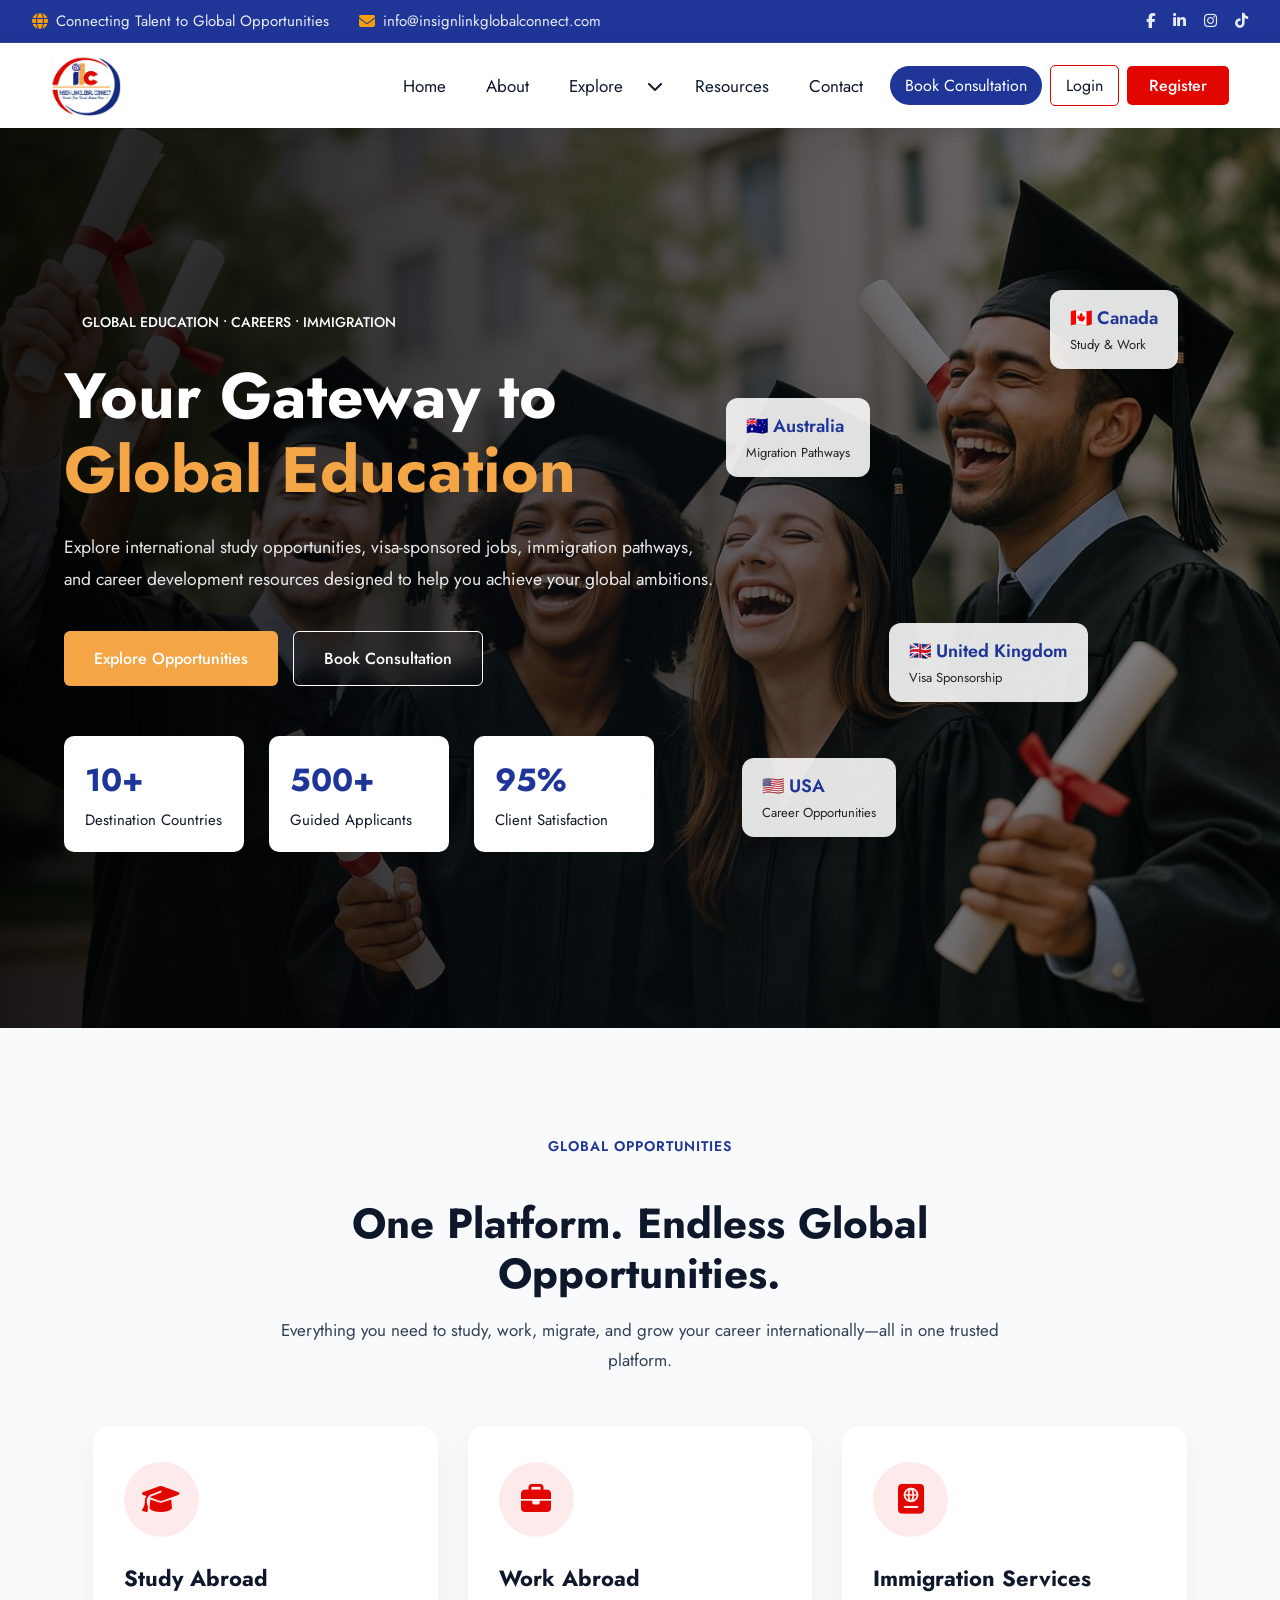
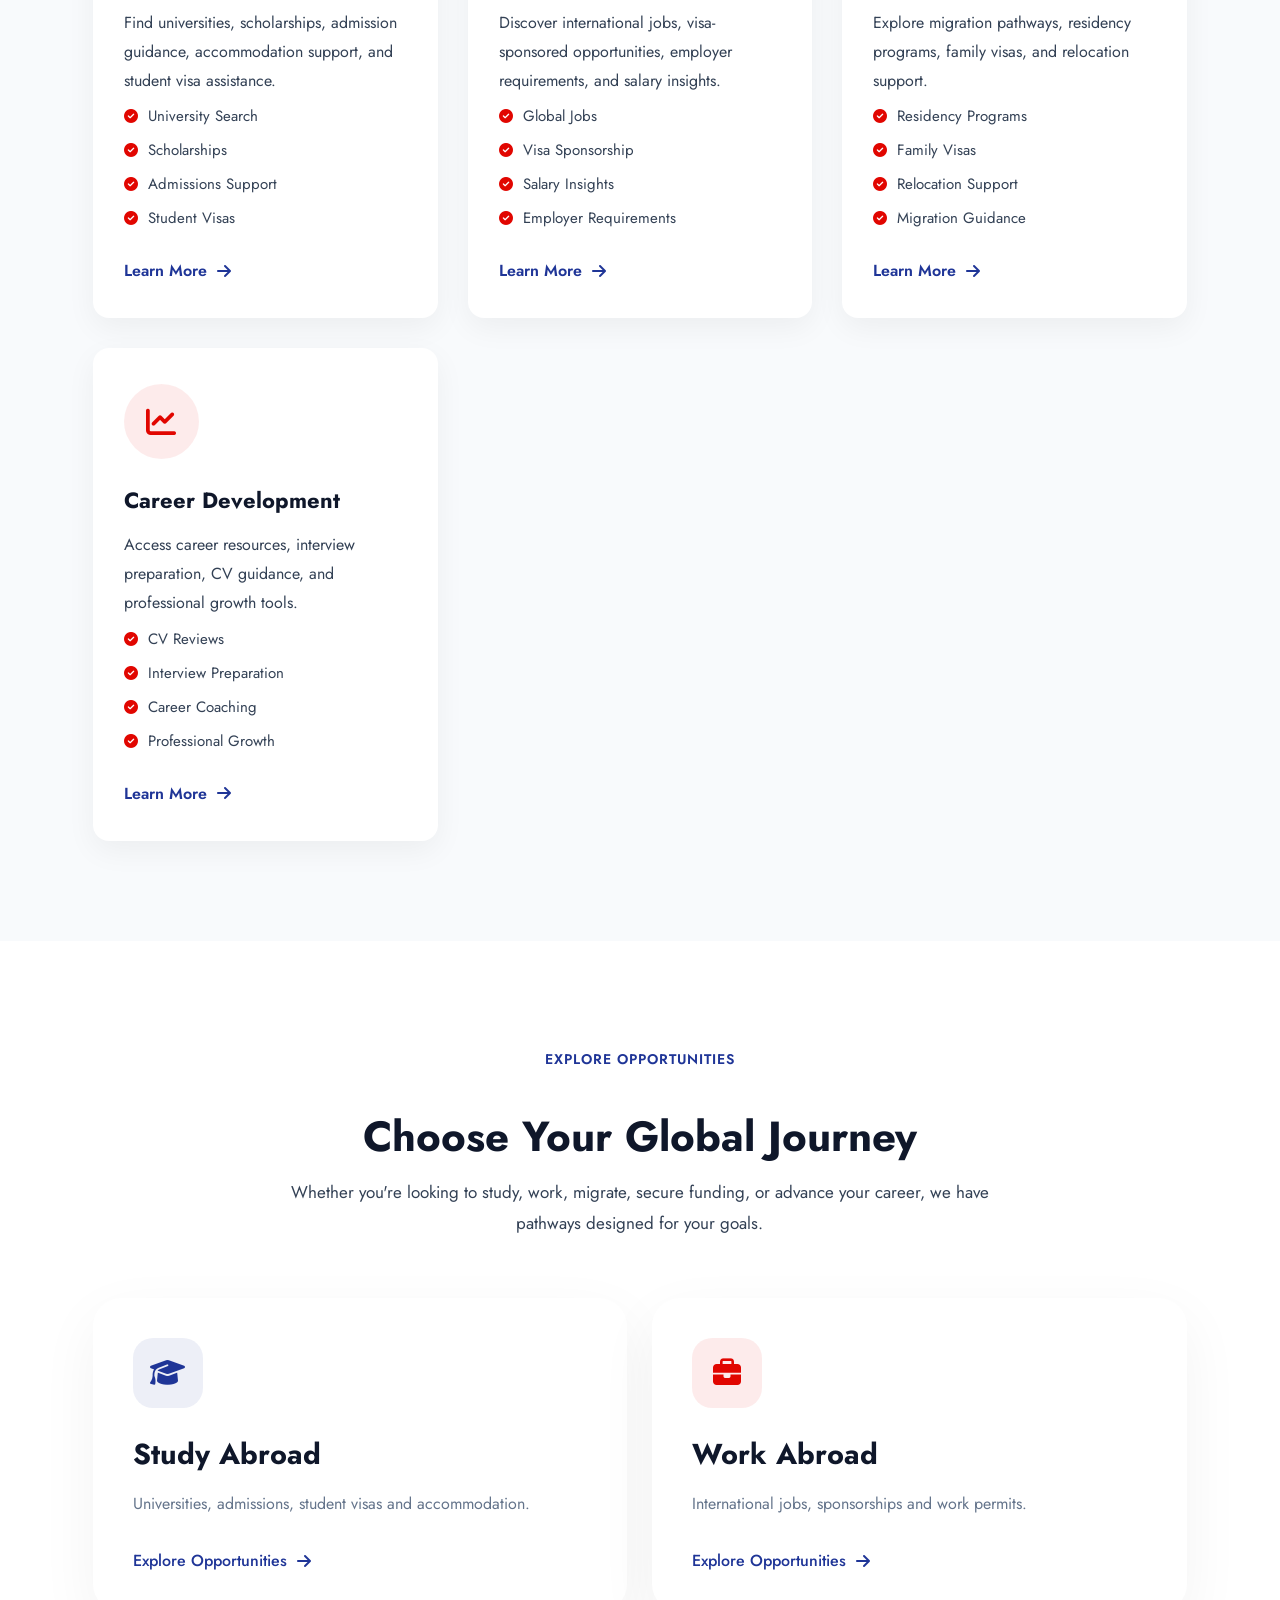
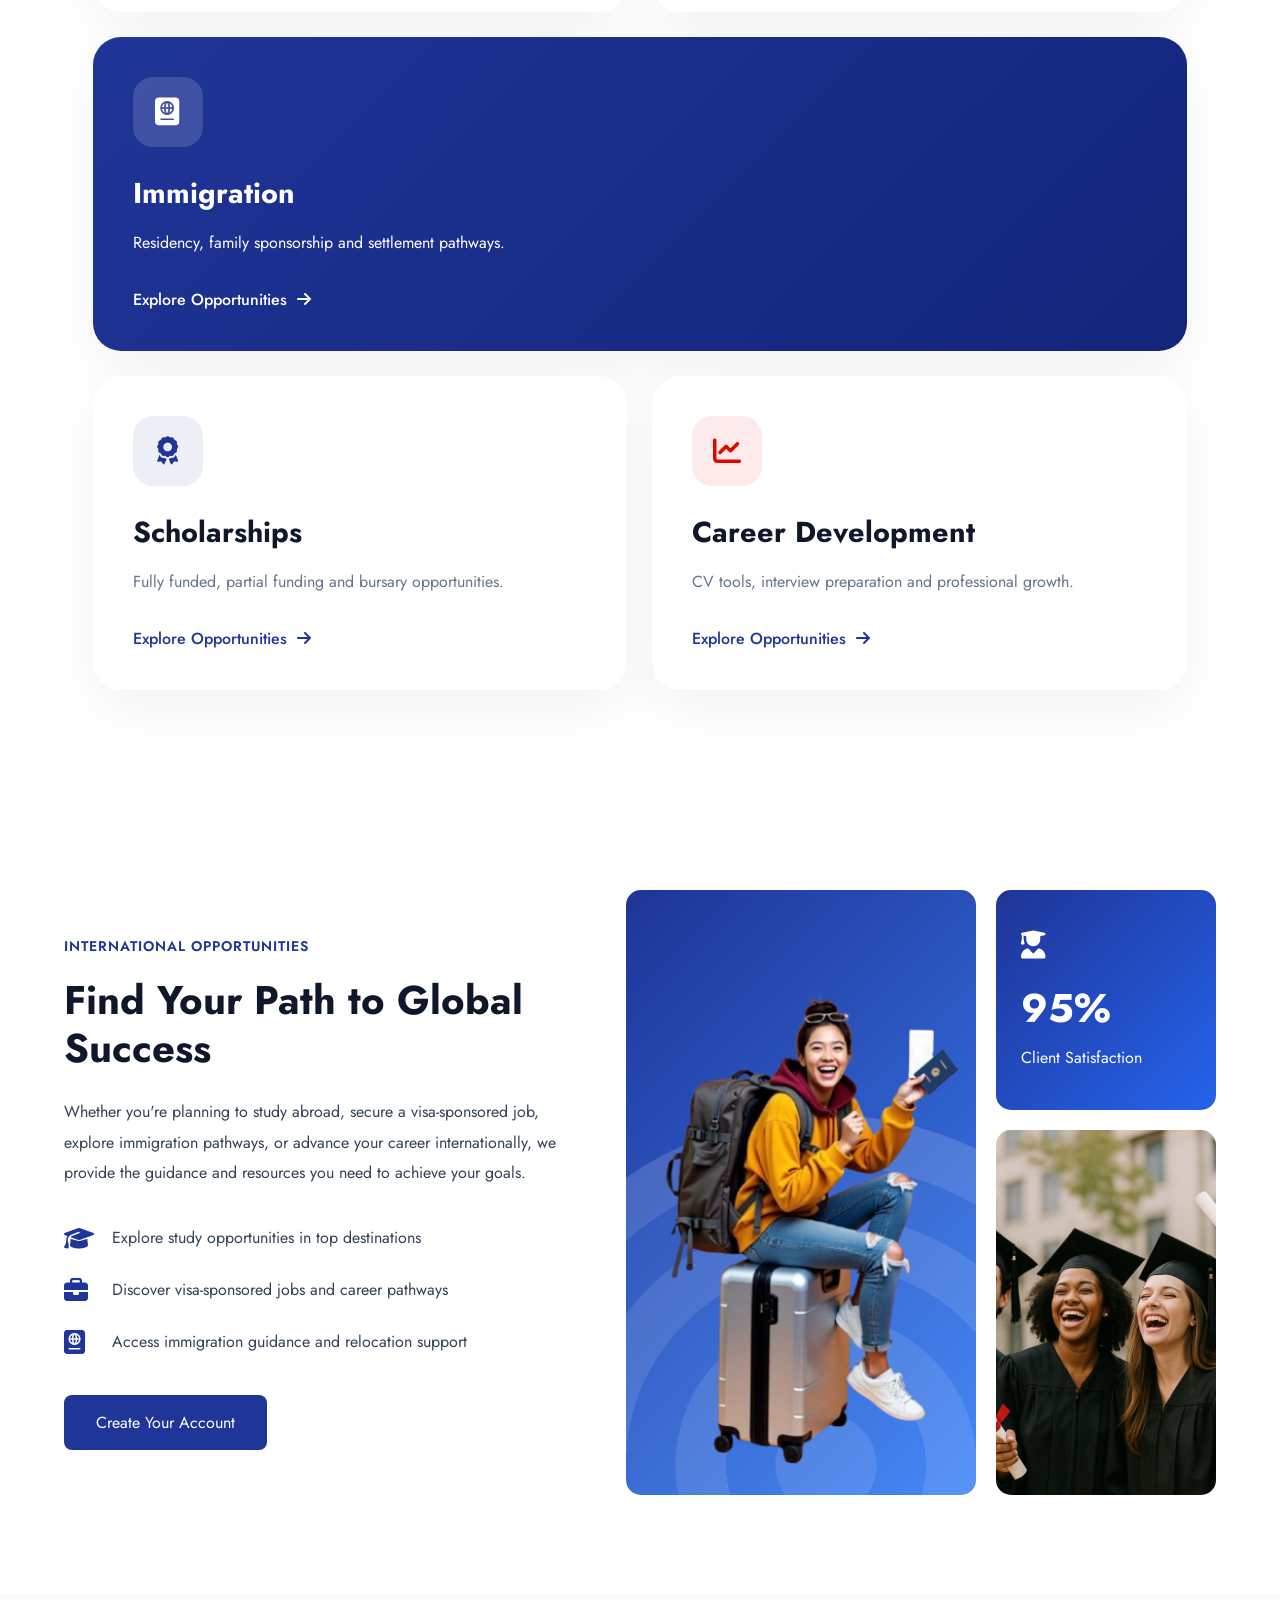
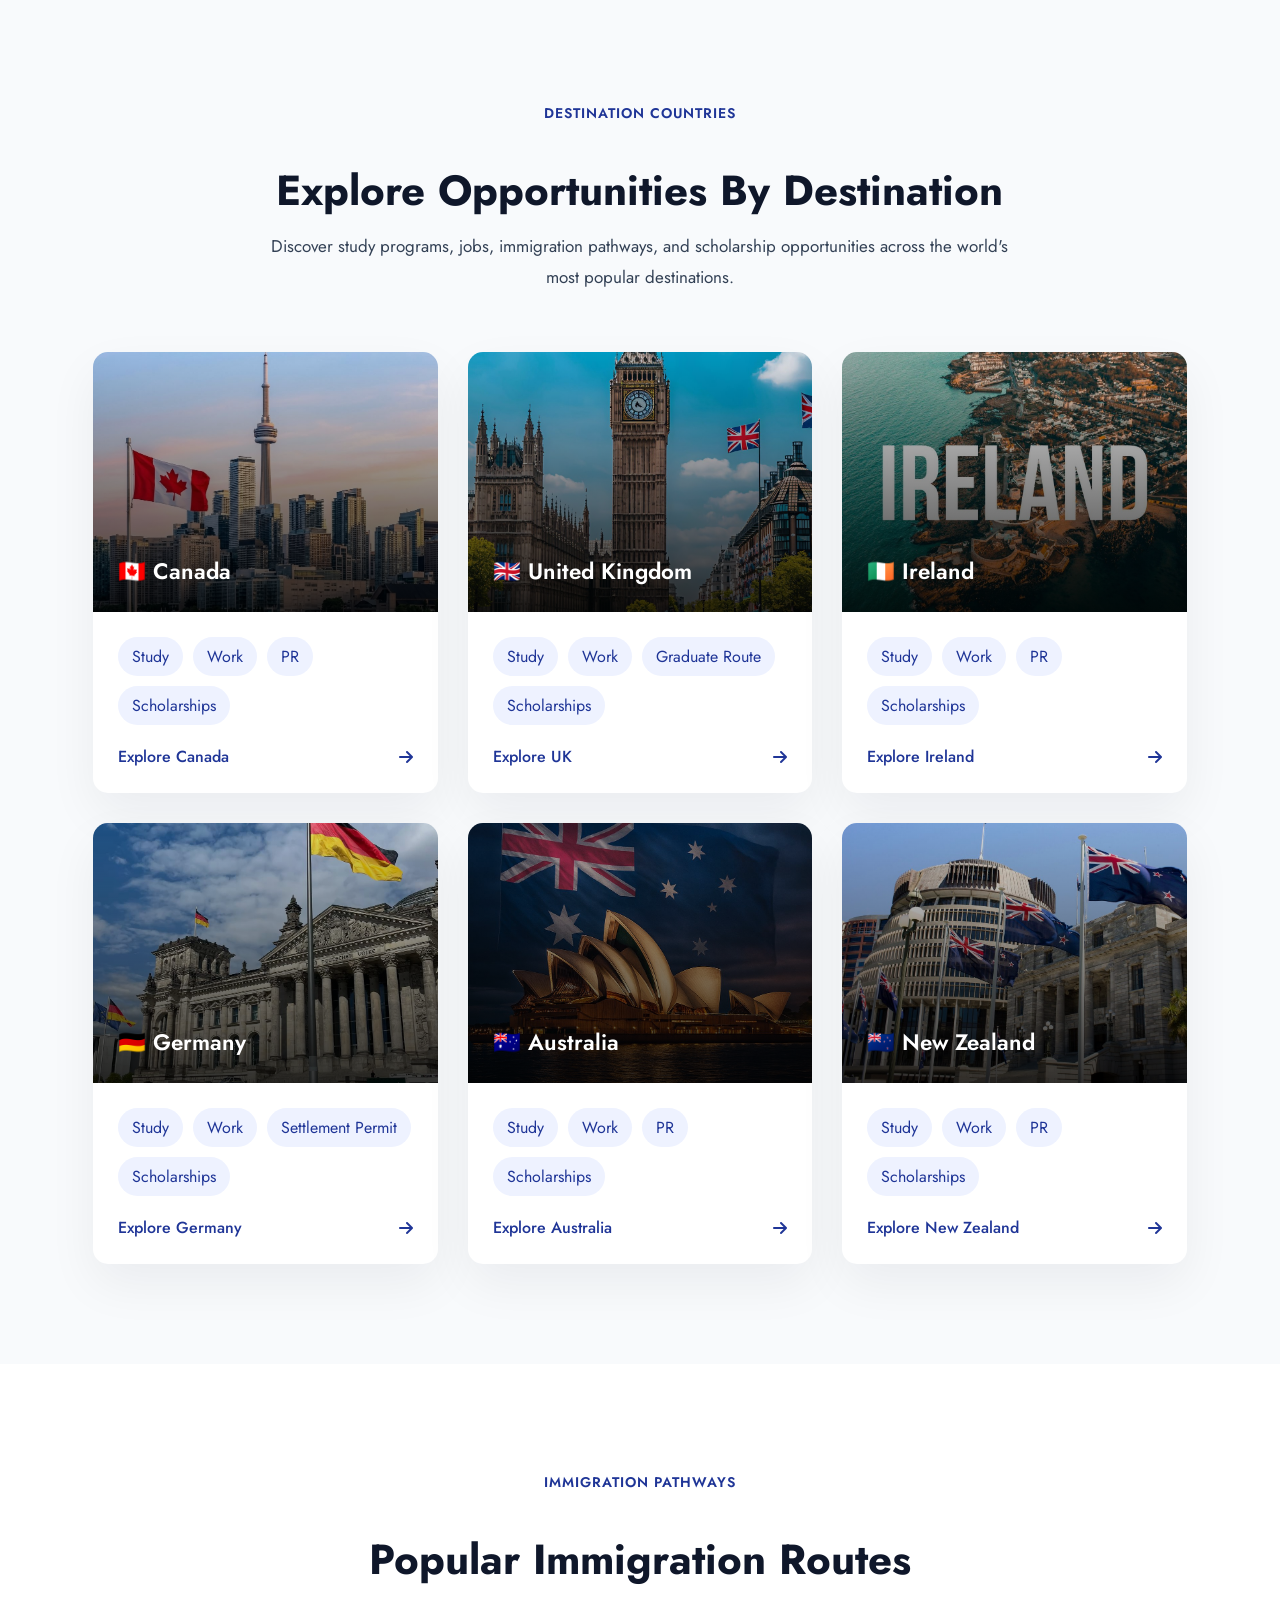
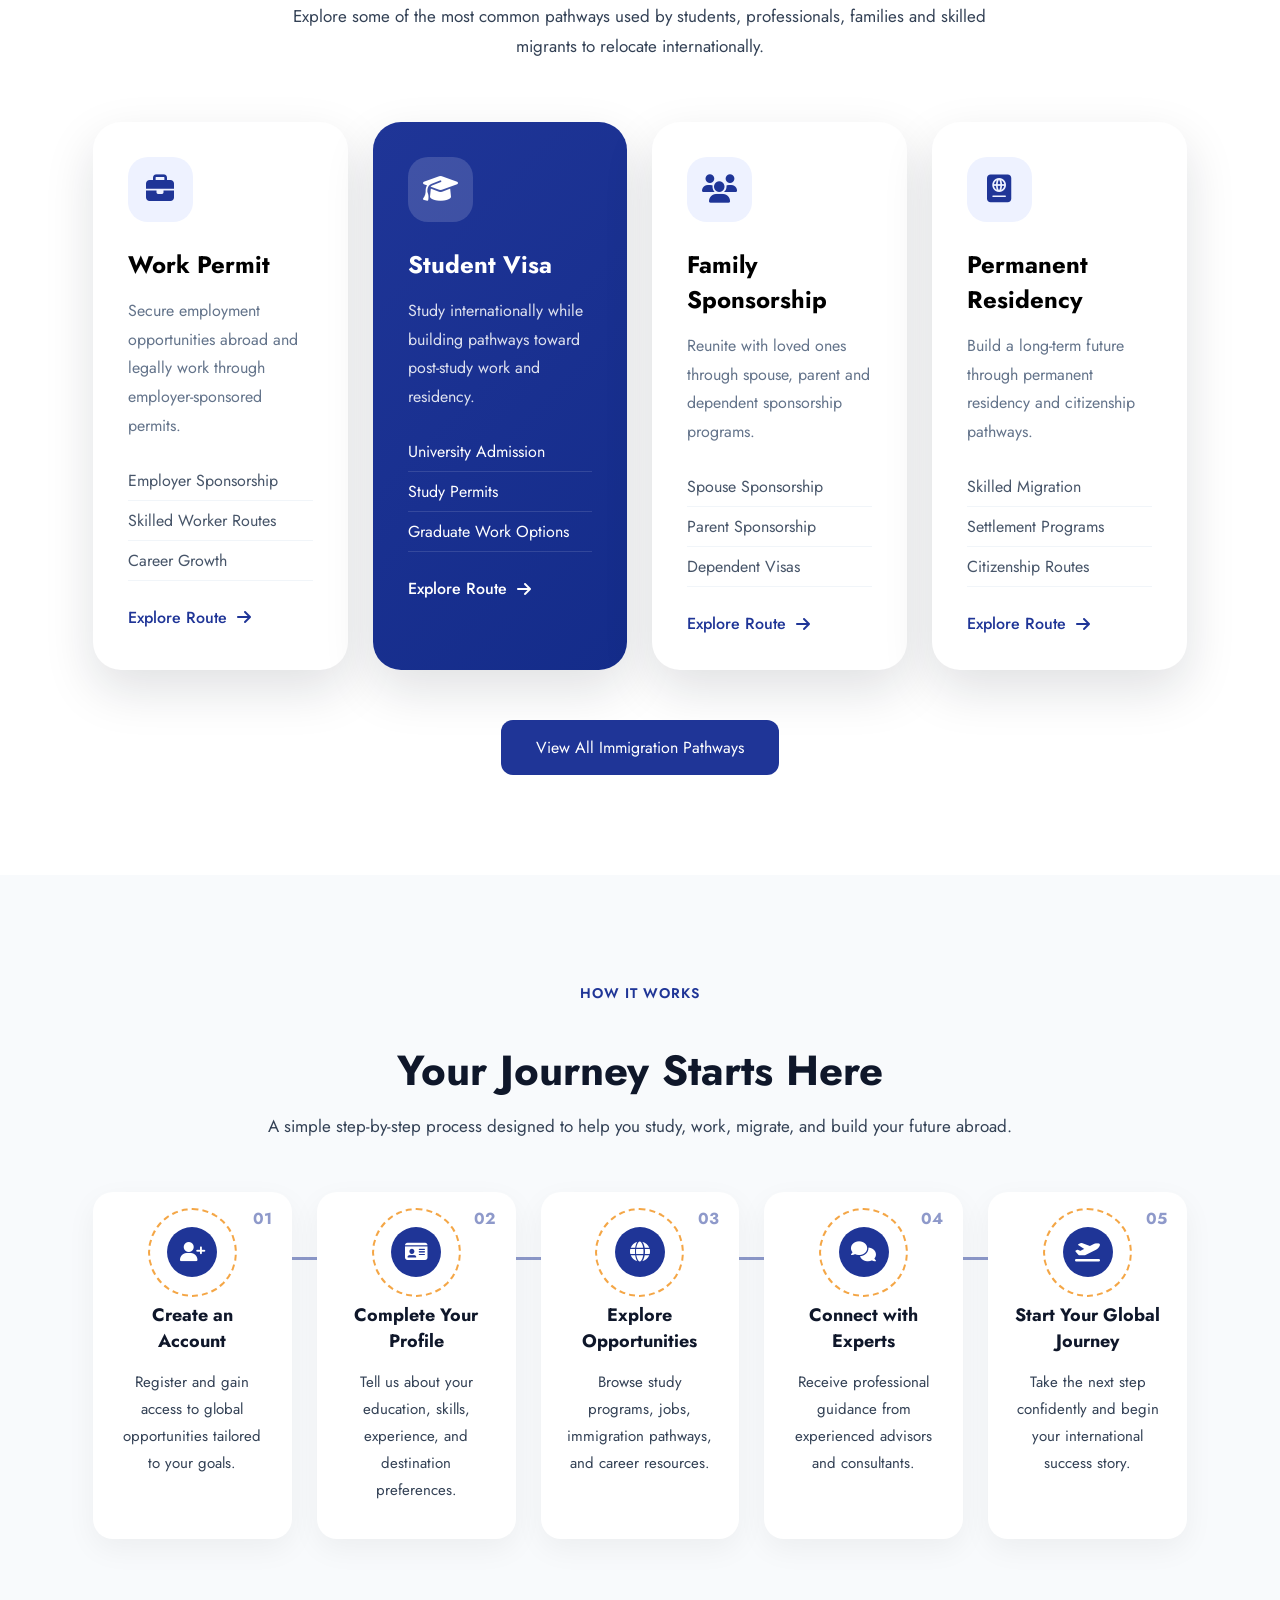
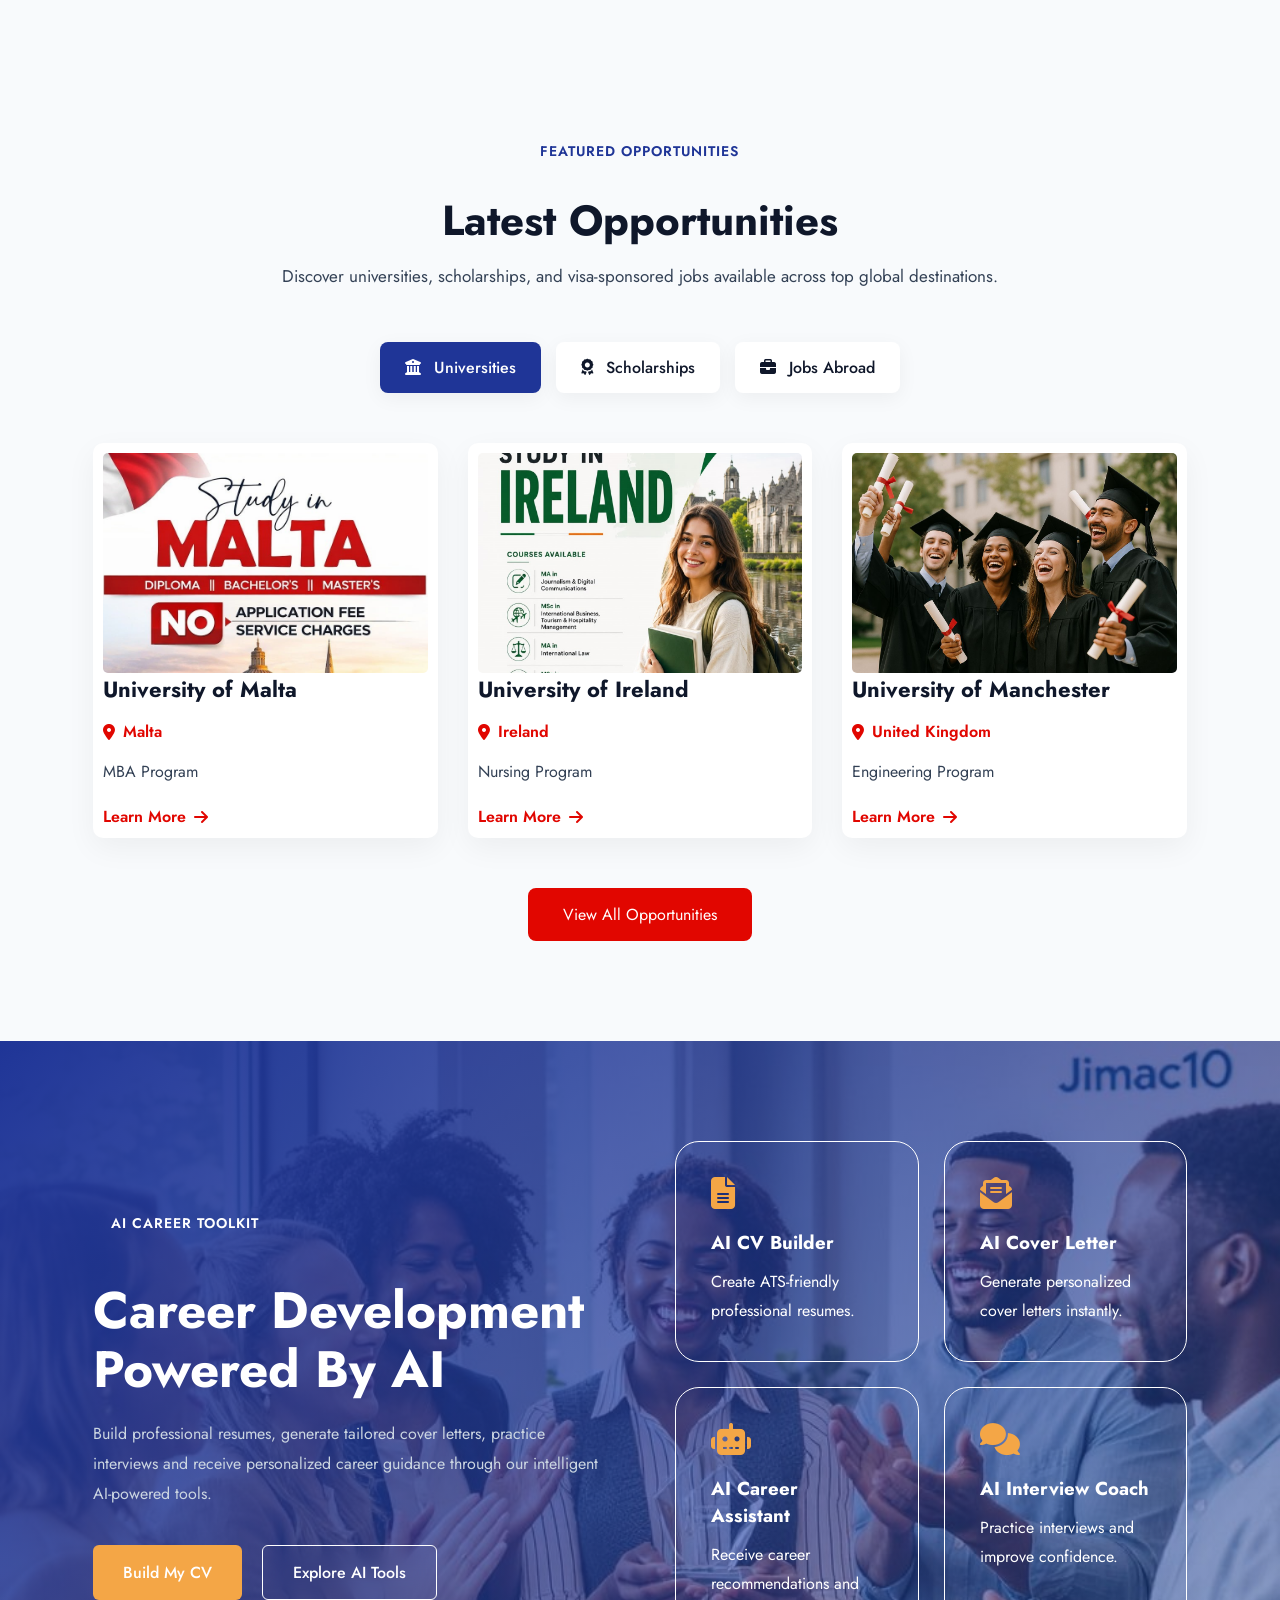
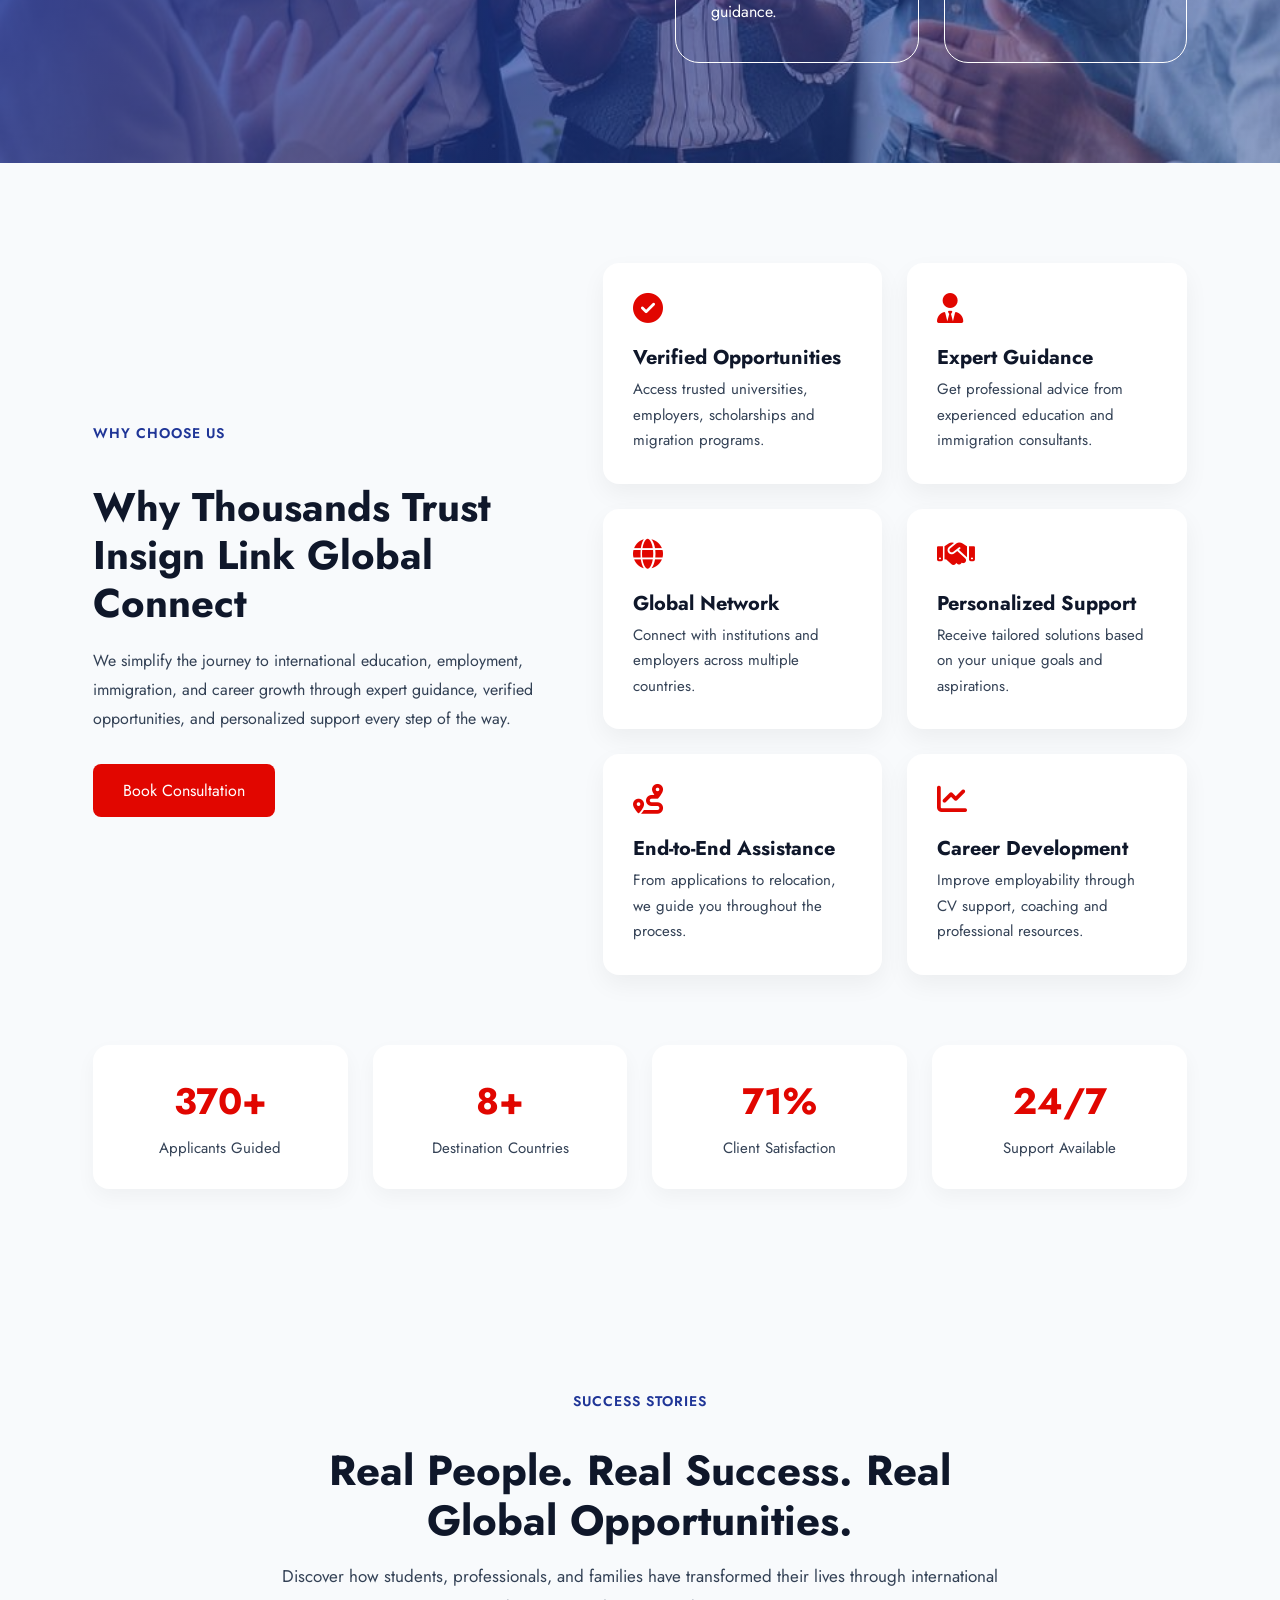
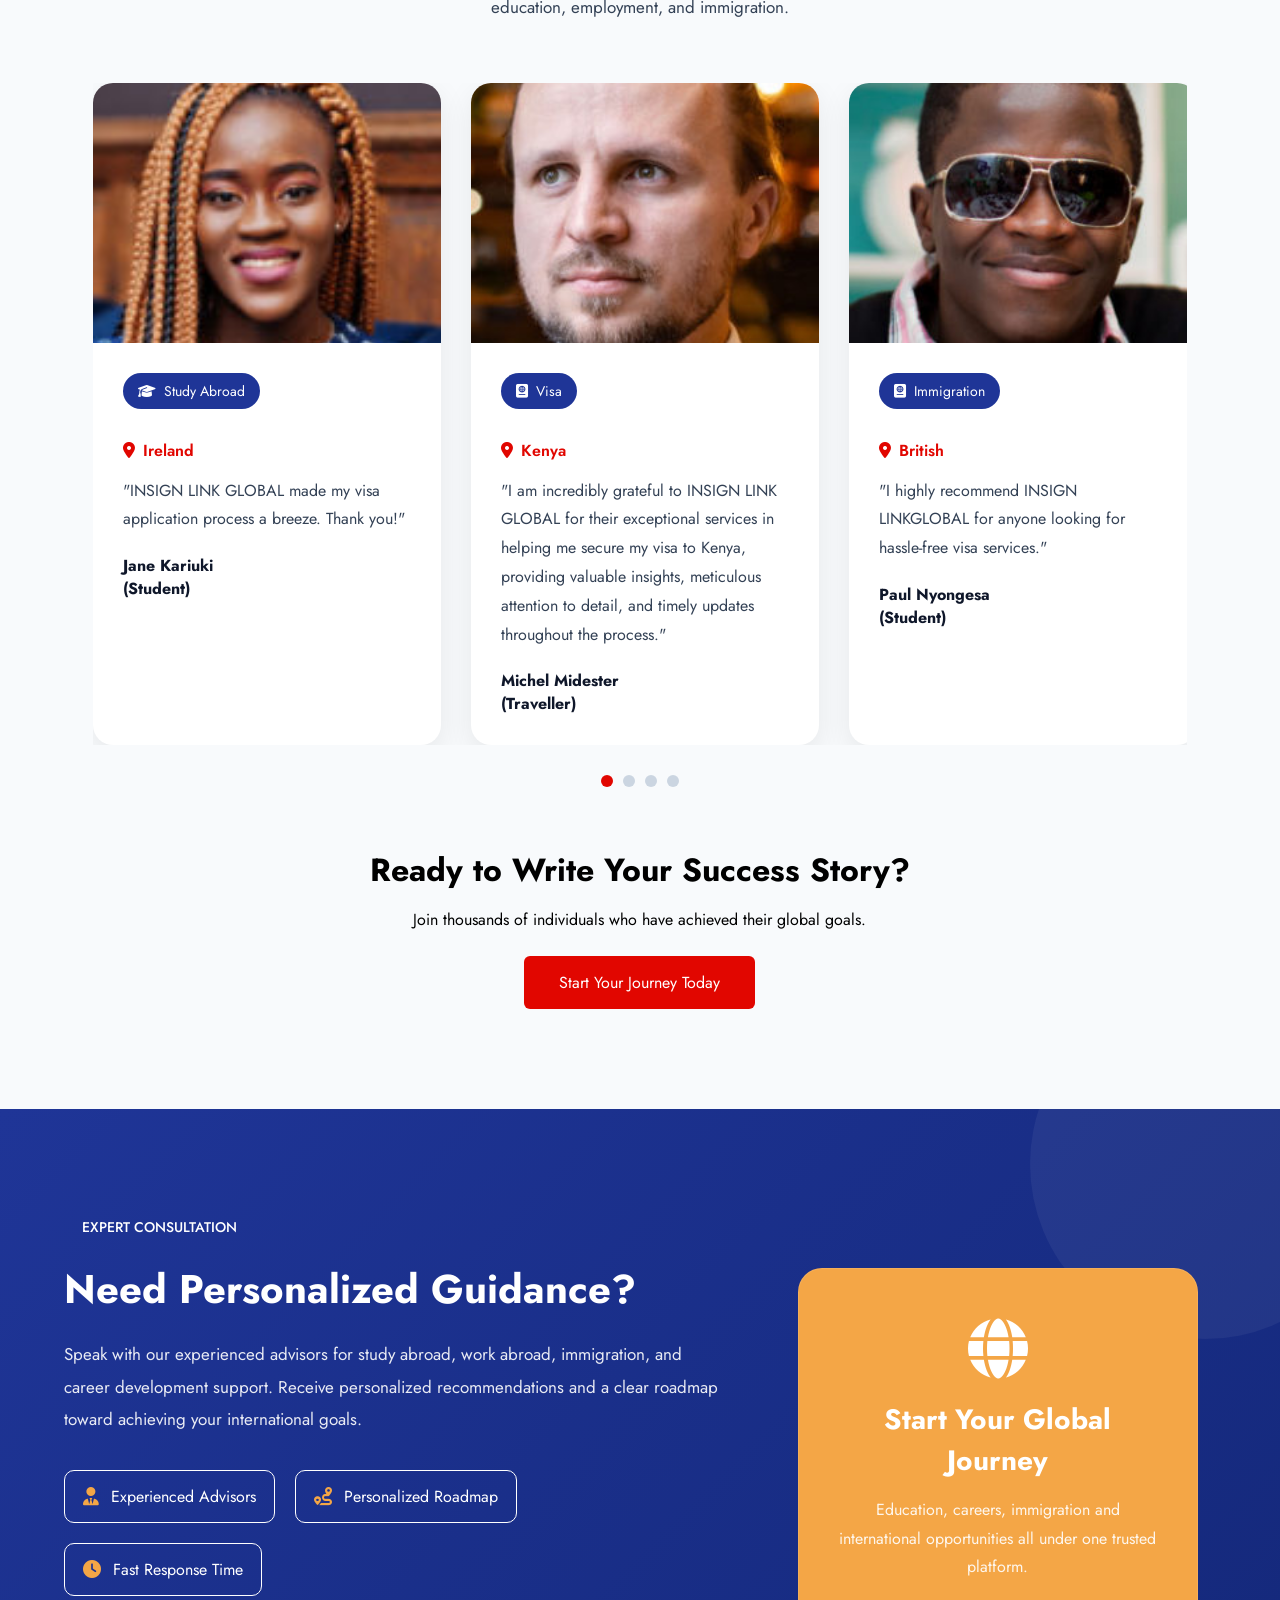
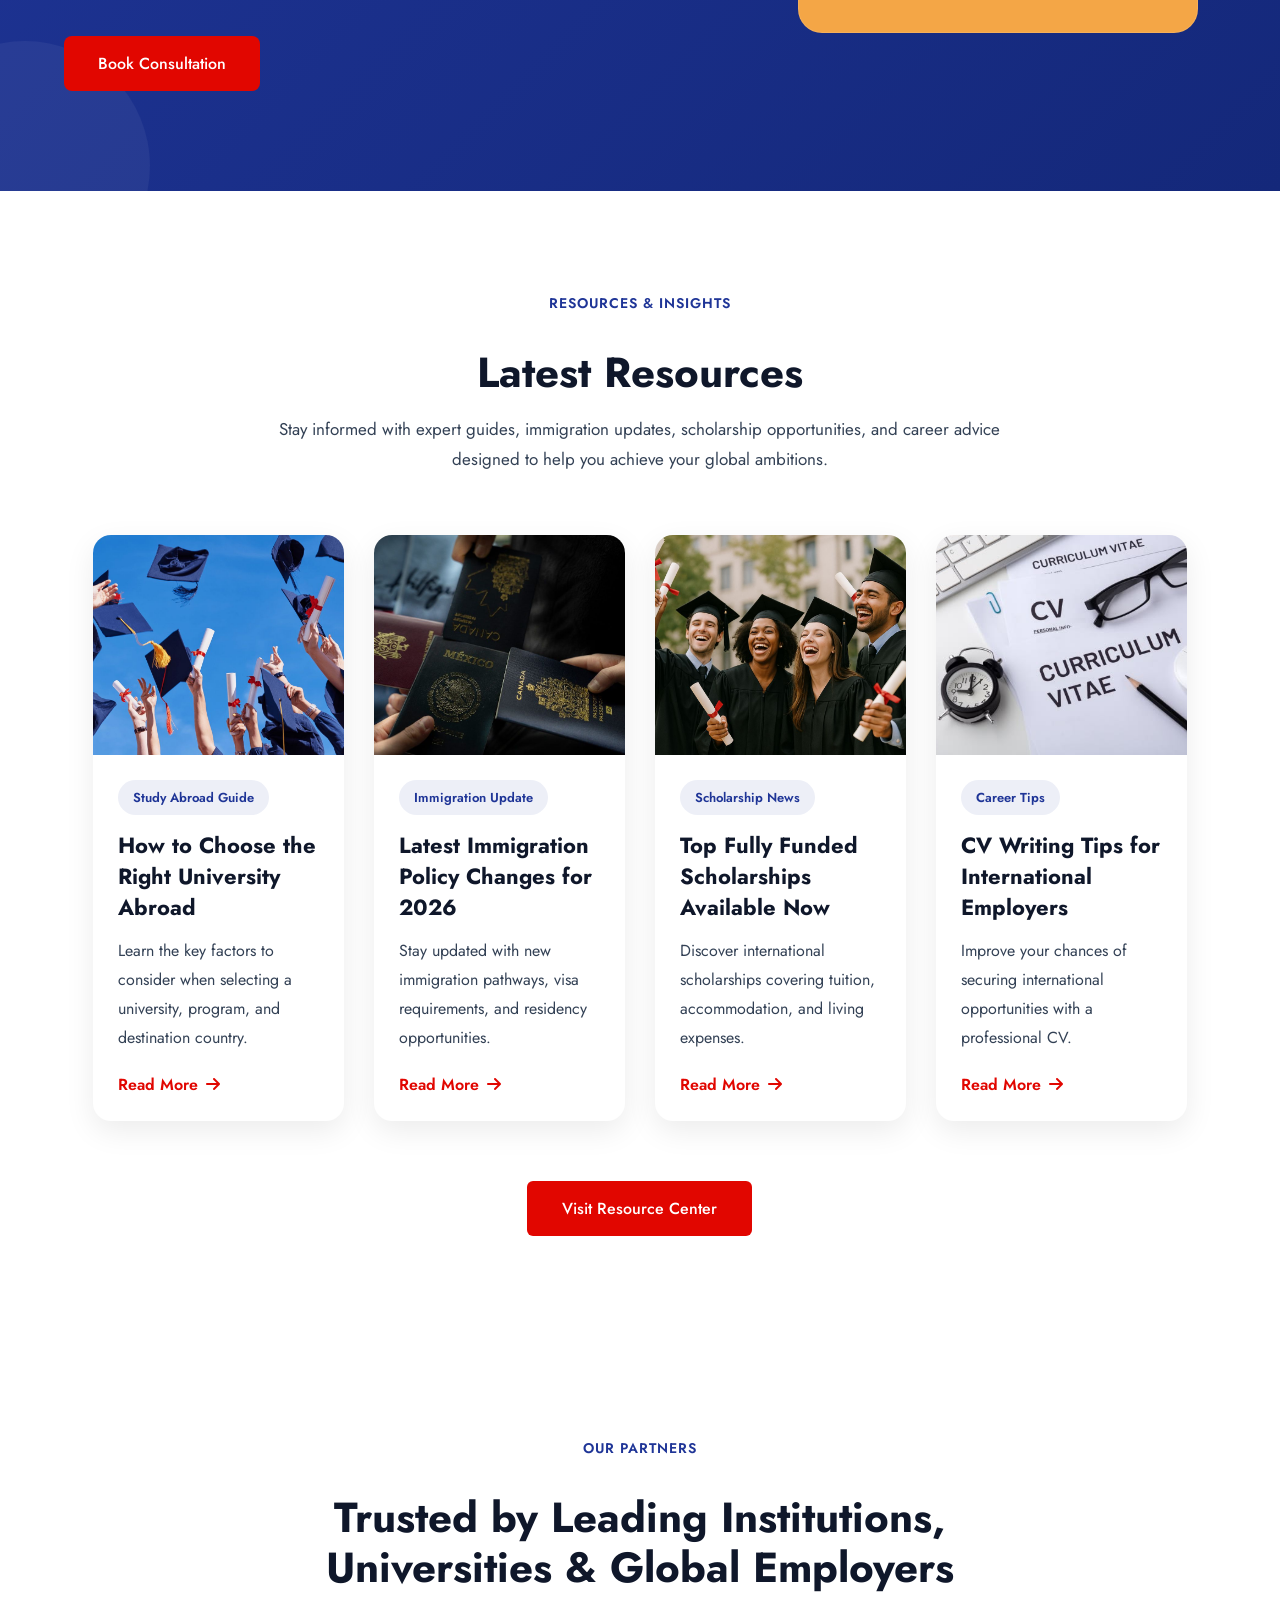
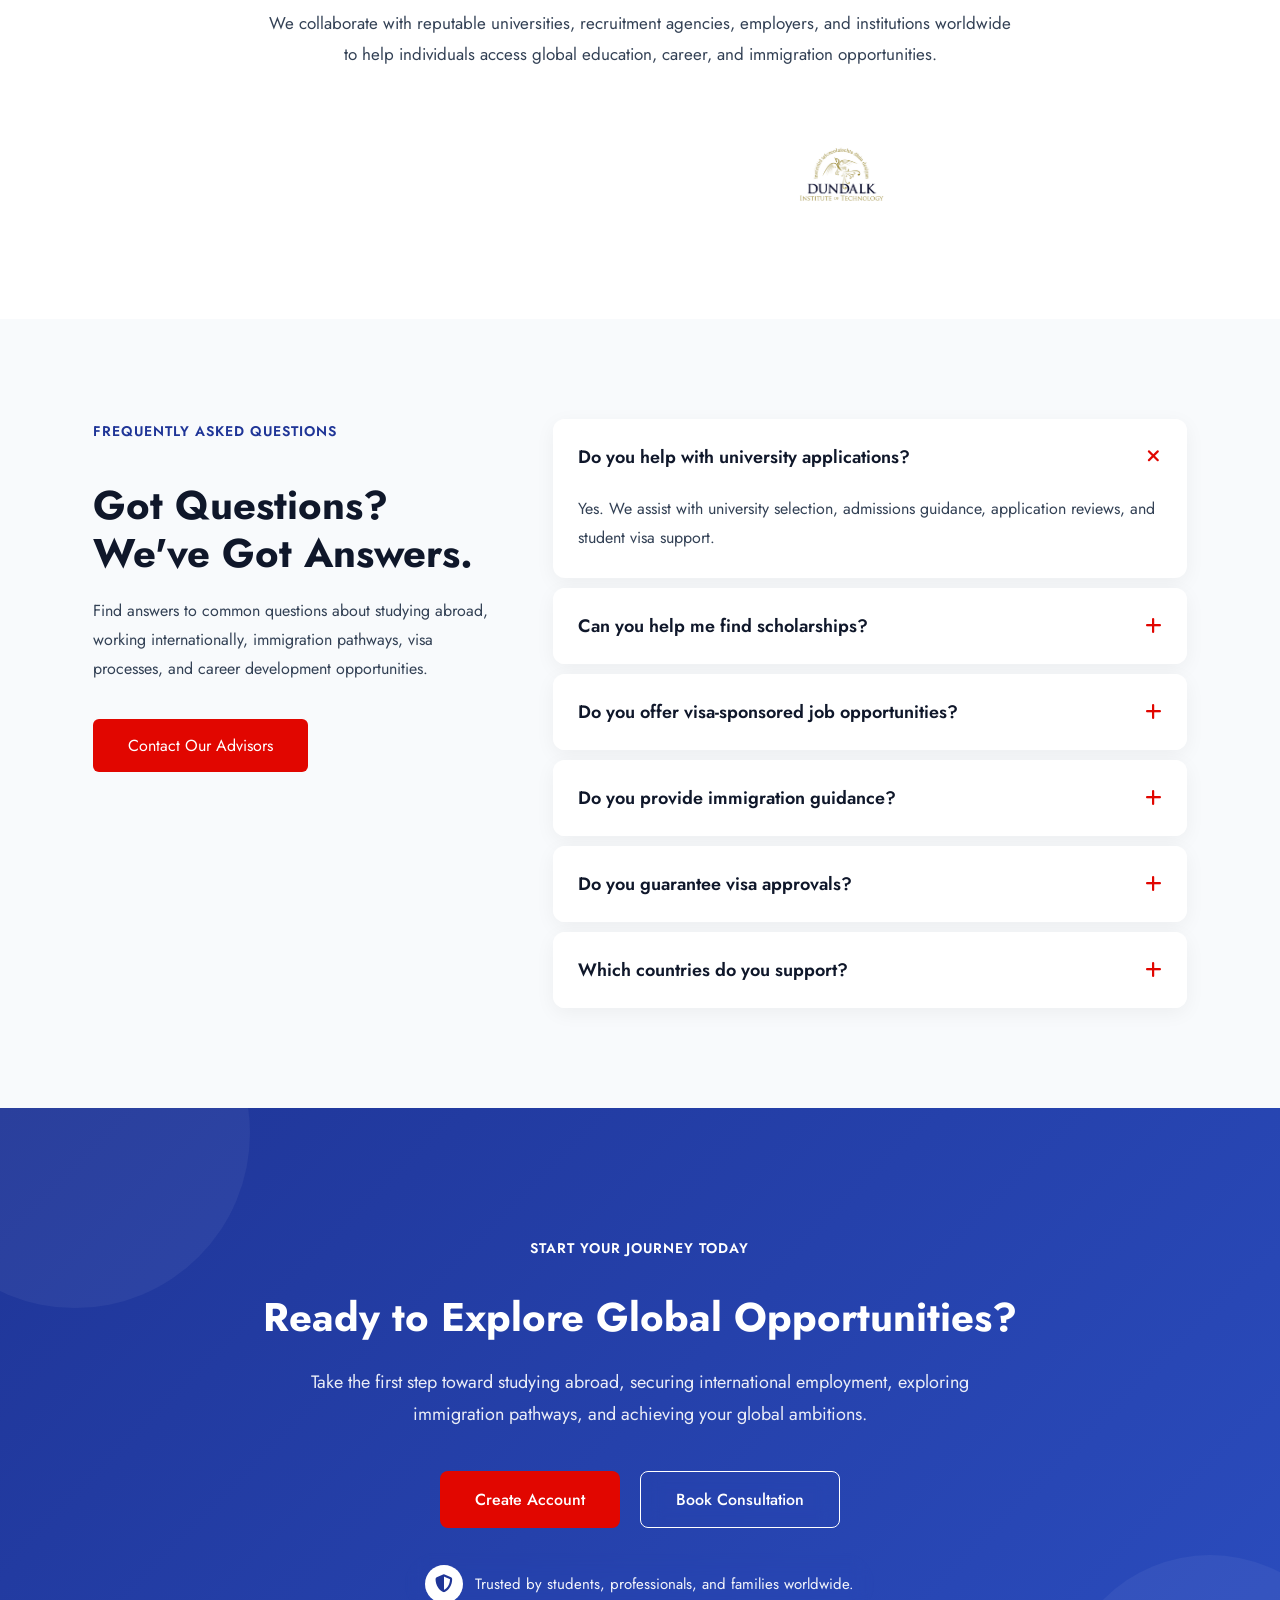
==== commit 883f1764: "Add files via upload" ====
--- a/index.html
+++ b/index.html
@@ -11,6 +11,214 @@
     <!-- Favicon -->
     <link rel="icon" href="logo/ILC Logo.jpg">
 </head>
+<style>
+/* ==========================================
+   IMMIGRATION PATHWAYS PREVIEW
+========================================== */
+.pathways-preview{
+    padding:100px 5%;
+    background:#fff;
+}
+.pathways-grid{
+    display:grid;
+    grid-template-columns:repeat(4,1fr);
+    gap:25px;
+    margin-top:60px;
+}
+.pathway-card{
+    background:#fff;
+    border-radius:28px;
+    padding:35px;
+    transition:.4s;
+    box-shadow: 0 20px 50px rgba(15, 23, 42, 0.13);
+}
+.pathway-card:hover{
+    transform:translateY(-10px);
+    box-shadow: 0 30px 80px rgba(15,23,42,.12);
+}
+.featured-pathway{
+    background: linear-gradient(
+        135deg,
+        var(--primary),
+        #142c8a
+    );
+    color:#fff;
+    border:none;
+}
+.pathway-icon{
+    width:65px;
+    height:65px;
+    border-radius:20px;
+    display:flex;
+    align-items:center;
+    justify-content:center;
+    font-size:28px;
+    margin-bottom:25px;
+    background:#eef2ff;
+    color:var(--primary);
+}
+.featured-pathway .pathway-icon{
+    background:rgba(255,255,255,.15);
+    color:#fff;
+}
+.pathway-card h3{
+    margin-bottom:15px;
+    font-size:1.5rem;
+}
+.pathway-card p{
+    line-height:1.8;
+    color:#64748b;
+    margin-bottom:20px;
+}
+.featured-pathway p{
+    color:rgba(255,255,255,.85);
+}
+.pathway-card ul{
+    list-style:none;
+    padding:0;
+    margin:0 0 25px;
+}
+.pathway-card ul li{
+    padding:8px 0;
+    color:#475569;
+    border-bottom:1px solid #f1f5f9;
+}
+.featured-pathway ul li{
+    color:#fff;
+    border-bottom:1px solid rgba(255,255,255,.12);
+}
+.pathway-card a{
+    display:inline-flex;
+    align-items:center;
+    gap:10px;
+    color:var(--primary);
+    text-decoration:none;
+    font-weight:500;
+}
+.featured-pathway a{
+    color:#fff;
+}
+.pathways-footer{
+    text-align:center;
+    margin-top:50px;
+}
+.view-pathways-btn{
+    display:inline-block;
+    padding:16px 35px;
+    border-radius:12px;
+    background:var(--primary);
+    color:#fff;
+    text-decoration:none;
+    transition:.4s ease;
+}
+.view-pathways-btn:hover{
+    transform:translateY(-10px);
+}
+/* TABLET */
+@media(max-width:1024px){
+    .pathways-grid{
+        grid-template-columns:repeat(2,1fr);
+    }
+}
+/* MOBILE */
+@media(max-width:768px){
+    .pathways-grid{
+        grid-template-columns:1fr;
+    }
+}
+/* ==========================================
+   COUNTRY DESTINATIONS
+========================================== */
+.country-destinations{
+    padding:100px 5%;
+    background:#f8fafc;
+}
+.destinations-grid{
+    display:grid;
+    grid-template-columns:repeat(3,1fr);
+    gap:30px;
+    margin-top:60px;
+}
+.destination-card{
+    background:#fff;
+    border-radius:15px;
+    overflow:hidden;
+    text-decoration:none;
+    transition:.4s;
+    box-shadow:
+    0 20px 50px rgba(15,23,42,.06);
+}
+.destination-card:hover{
+    transform:translateY(-10px);
+    box-shadow: 0 30px 80px rgba(15,23,42,.12);
+}
+.destination-image{
+    position:relative;
+    height:260px;
+}
+.destination-image img{
+    width:100%;
+    height:100%;
+    object-fit:cover;
+}
+.destination-overlay{
+    position:absolute;
+    inset:0;
+    display:flex;
+    align-items:flex-end;
+    padding:25px;
+    background:
+    linear-gradient(
+        to top,
+        rgba(0,0,0,.8),
+        rgba(0,0,0,.1)
+    );
+}
+.destination-overlay span{
+    color:#fff;
+    font-size:1.4rem;
+    font-weight:600;
+}
+.destination-content{
+    padding:25px;
+}
+.destination-features{
+    display:flex;
+    flex-wrap:wrap;
+    gap:10px;
+    margin-bottom:20px;
+}
+.destination-features span{
+    padding:8px 14px;
+    border-radius:50px;
+    background:#eef2ff;
+    color:var(--primary);
+    font-size:16px;
+    font-weight:400;
+}
+.destination-link{
+    display:flex;
+    justify-content:space-between;
+    align-items:center;
+    color:var(--primary);
+    font-weight:500;
+}
+/* TABLET */
+@media(max-width:1024px){
+    .destinations-grid{
+        grid-template-columns:repeat(2,1fr);
+    }
+}
+/* MOBILE */
+@media(max-width:768px){
+    .destinations-grid{
+        grid-template-columns:1fr;
+    }
+    .destination-image{
+        height:220px;
+    }
+}
+</style>
 <body>
     <!-- SCROLL BUTTON -->
     <div id="progress">
@@ -46,6 +254,7 @@
         <nav class="navbar">
             <ul>
                 <li><a href="index.html">Home</a></li>
+                <li><a href="about.html">About</a></li>
                 <li class="dropdown">
                     <div class="dropdown-header">
 
@@ -60,14 +269,14 @@
                     </div>
 
                     <ul class="dropdown-content">
-                        <li><a href="study-abroad.html">Study Abroad</a></li>
-                        <li><a href="work-abroad.html">Work Abroad</a></li>
+                        <li><a href="study_abroad.html">Study Abroad</a></li>
+                        <li><a href="jobs_abroad.html">Jobs Abroad</a></li>
+                        <li><a href="scholarship.html">Scholarships</a></li>
                         <li><a href="immigration.html">Immigration</a></li>
-                        <li><a href="career-development.html">Career Development</a></li>
+                        <li><a href="career_development.html">Career Development</a></li>
                     </ul>
 
                 </li>
-                <li><a href="success-stories.html">Success Stories</a></li>
                 <li><a href="resources.html">Resources</a></li>
                 <li><a href="contact.html">Contact</a></li>
             </ul>
@@ -75,12 +284,16 @@
             <!-- CTA BUTTONS -->
             <div class="header-actions">
 
-                <a href="login.html" class="login-btn">
+                <a href="consultation.html" class="consultation-butn1">
+                    Book Consultation
+                </a>
+
+                <a href="login.html" class="login-butn1">
                     Login
                 </a>
 
-                <a href="register.html" class="primary-btn">
-                    Create Account
+                <a href="register.html" class="primary-butn1">
+                    Register
                 </a>
 
             </div>
@@ -113,7 +326,7 @@
         <div class="hero-content">
 
             <span class="hero-tag">
-                Global Education • Careers • Immigration
+                GLOBAL EDUCATION • CAREERS • IMMIGRATION
             </span>
 
             <h1>
@@ -319,6 +532,138 @@
         </div>
 
     </section>
+    <!-- ==========================================
+     EXPLORE BY GOAL
+    ========================================== -->
+    <section class="explore-goals">
+
+        <div class="container">
+
+            <div class="section-header">
+
+                <span class="section-tag">
+                    EXPLORE OPPORTUNITIES
+                </span>
+
+                <h2>
+                    Choose Your Global Journey
+                </h2>
+
+                <p>
+                    Whether you're looking to study, work,
+                    migrate, secure funding, or advance your career,
+                    we have pathways designed for your goals.
+                </p>
+
+            </div>
+
+            <div class="goals-grid">
+
+                <a href="study-abroad.html" class="goal-card study">
+
+                    <div class="goal-icon">
+                        <i class="fas fa-graduation-cap"></i>
+                    </div>
+
+                    <h3>Study Abroad</h3>
+
+                    <p>
+                        Universities, admissions,
+                        student visas and accommodation.
+                    </p>
+
+                    <span>
+                        Explore Opportunities
+                        <i class="fas fa-arrow-right"></i>
+                    </span>
+
+                </a>
+
+                <a href="work-abroad.html" class="goal-card work">
+
+                    <div class="goal-icon">
+                        <i class="fas fa-briefcase"></i>
+                    </div>
+
+                    <h3>Work Abroad</h3>
+
+                    <p>
+                        International jobs,
+                        sponsorships and work permits.
+                    </p>
+
+                    <span>
+                        Explore Opportunities
+                        <i class="fas fa-arrow-right"></i>
+                    </span>
+
+                </a>
+
+                <a href="immigration.html" class="goal-card immigration">
+
+                    <div class="goal-icon">
+                        <i class="fas fa-passport"></i>
+                    </div>
+
+                    <h3>Immigration</h3>
+
+                    <p>
+                        Residency, family sponsorship
+                        and settlement pathways.
+                    </p>
+
+                    <span>
+                        Explore Opportunities
+                        <i class="fas fa-arrow-right"></i>
+                    </span>
+
+                </a>
+
+                <a href="scholarships.html" class="goal-card scholarship">
+
+                    <div class="goal-icon">
+                        <i class="fas fa-award"></i>
+                    </div>
+
+                    <h3>Scholarships</h3>
+
+                    <p>
+                        Fully funded, partial funding
+                        and bursary opportunities.
+                    </p>
+
+                    <span>
+                        Explore Opportunities
+                        <i class="fas fa-arrow-right"></i>
+                    </span>
+
+                </a>
+
+                <a href="career-development.html" class="goal-card career">
+
+                    <div class="goal-icon">
+                        <i class="fas fa-chart-line"></i>
+                    </div>
+
+                    <h3>Career Development</h3>
+
+                    <p>
+                        CV tools, interview preparation
+                        and professional growth.
+                    </p>
+
+                    <span>
+                        Explore Opportunities
+                        <i class="fas fa-arrow-right"></i>
+                    </span>
+
+                </a>
+
+            </div>
+
+        </div>
+
+    </section>
     <!--opportunities-->
     <section class="opportunity-section">
 
@@ -392,6 +737,388 @@
                 <div class="secondary-image">
                     <img src="image/cca4eddf6eb5ddadb356322404e056f7.jpg" alt="Students">
                 </div>
+
+            </div>
+
+        </div>
+
+    </section>
+    <!-- ==========================================
+     COUNTRY DESTINATIONS
+    ========================================== -->
+    <section class="country-destinations">
+
+        <div class="container">
+
+            <div class="section-header">
+
+                <span class="section-tag">
+                    DESTINATION COUNTRIES
+                </span>
+
+                <h2>
+                    Explore Opportunities By Destination
+                </h2>
+
+                <p>
+                    Discover study programs, jobs, immigration pathways,
+                    and scholarship opportunities across the world's
+                    most popular destinations.
+                </p>
+
+            </div>
+
+            <div class="destinations-grid">
+
+                <!-- CANADA -->
+                <a href="#" class="destination-card">
+
+                    <div class="destination-image">
+
+                        <img src="image/2f550b5a0c750ce788f72e7d1f759b5d.jpg" alt="Canada">
+
+                        <div class="destination-overlay">
+                            <span>🇨🇦 Canada</span>
+                        </div>
+
+                    </div>
+
+                    <div class="destination-content">
+
+                        <div class="destination-features">
+
+                            <span>Study</span>
+                            <span>Work</span>
+                            <span>PR</span>
+                            <span>Scholarships</span>
+
+                        </div>
+
+                        <div class="destination-link">
+                            Explore Canada
+                            <i class="fas fa-arrow-right"></i>
+                        </div>
+
+                    </div>
+
+                </a>
+
+                <!-- UK -->
+                <a href="#" class="destination-card">
+
+                    <div class="destination-image">
+
+                        <img src="image/c8d47eb4c84b8cc8270192712c2f9d2f.jpg" alt="United Kingdom">
+
+                        <div class="destination-overlay">
+                            <span>🇬🇧 United Kingdom</span>
+                        </div>
+
+                    </div>
+
+                    <div class="destination-content">
+
+                        <div class="destination-features">
+
+                            <span>Study</span>
+                            <span>Work</span>
+                            <span>Graduate Route</span>
+                            <span>Scholarships</span>
+
+                        </div>
+
+                        <div class="destination-link">
+                            Explore UK
+                            <i class="fas fa-arrow-right"></i>
+                        </div>
+
+                    </div>
+
+                </a>
+
+                <!-- IRELAND -->
+                <a href="#" class="destination-card">
+
+                    <div class="destination-image">
+
+                        <img src="image/99df3c7d3056a31aa26787fed9bbd3e2.jpg" alt="Ireland">
+
+                        <div class="destination-overlay">
+                            <span>🇮🇪 Ireland</span>
+                        </div>
+
+                    </div>
+
+                    <div class="destination-content">
+
+                        <div class="destination-features">
+
+                            <span>Study</span>
+                            <span>Work</span>
+                            <span>PR</span>
+                            <span>Scholarships</span>
+
+                        </div>
+
+                        <div class="destination-link">
+                            Explore Ireland
+                            <i class="fas fa-arrow-right"></i>
+                        </div>
+
+                    </div>
+
+                </a>
+
+                <!-- GERMANY -->
+                <a href="#" class="destination-card">
+
+                    <div class="destination-image">
+
+                        <img src="image/bf9a09ddf7808c176d6812826bcfb38a.jpg" alt="Germany">
+
+                        <div class="destination-overlay">
+                            <span>🇩🇪 Germany</span>
+                        </div>
+
+                    </div>
+
+                    <div class="destination-content">
+
+                        <div class="destination-features">
+
+                            <span>Study</span>
+                            <span>Work</span>
+                            <span>Settlement Permit</span>
+                            <span>Scholarships</span>
+
+                        </div>
+
+                        <div class="destination-link">
+                            Explore Germany
+                            <i class="fas fa-arrow-right"></i>
+                        </div>
+
+                    </div>
+
+                </a>
+
+                <!-- AUSTRALIA -->
+                <a href="#" class="destination-card">
+
+                    <div class="destination-image">
+
+                        <img src="image/cf8597ac0daad255fd5c635047351897.jpg" alt="Australia">
+
+                        <div class="destination-overlay">
+                            <span>🇦🇺 Australia</span>
+                        </div>
+
+                    </div>
+
+                    <div class="destination-content">
+
+                        <div class="destination-features">
+
+                            <span>Study</span>
+                            <span>Work</span>
+                            <span>PR</span>
+                            <span>Scholarships</span>
+
+                        </div>
+
+                        <div class="destination-link">
+                            Explore Australia
+                            <i class="fas fa-arrow-right"></i>
+                        </div>
+
+                    </div>
+
+                </a>
+
+                <!-- NEW ZEALAND -->
+                <a href="#" class="destination-card">
+
+                    <div class="destination-image">
+
+                        <img src="image/22b1f02ac69899596538c83c25bc0036.jpg" alt="New Zealand">
+
+                        <div class="destination-overlay">
+                            <span>🇳🇿 New Zealand</span>
+                        </div>
+
+                    </div>
+
+                    <div class="destination-content">
+
+                        <div class="destination-features">
+
+                            <span>Study</span>
+                            <span>Work</span>
+                            <span>PR</span>
+                            <span>Scholarships</span>
+
+                        </div>
+
+                        <div class="destination-link">
+                            Explore New Zealand
+                            <i class="fas fa-arrow-right"></i>
+                        </div>
+
+                    </div>
+
+                </a>
+
+            </div>
+
+        </div>
+
+    </section>
+    <!-- ==========================================
+     IMMIGRATION PATHWAYS PREVIEW
+    ========================================== -->
+    <section class="pathways-preview">
+
+        <div class="container">
+
+            <div class="section-header">
+
+                <span class="section-tag">
+                    IMMIGRATION PATHWAYS
+                </span>
+
+                <h2>
+                    Popular Immigration Routes
+                </h2>
+
+                <p>
+                    Explore some of the most common pathways used by
+                    students, professionals, families and skilled migrants
+                    to relocate internationally.
+                </p>
+
+            </div>
+
+            <div class="pathways-grid">
+
+                <!-- WORK PERMIT -->
+
+                <div class="pathway-card">
+
+                    <div class="pathway-icon">
+                        <i class="fas fa-briefcase"></i>
+                    </div>
+
+                    <h3>Work Permit</h3>
+
+                    <p>
+                        Secure employment opportunities abroad and
+                        legally work through employer-sponsored permits.
+                    </p>
+
+                    <ul>
+                        <li>Employer Sponsorship</li>
+                        <li>Skilled Worker Routes</li>
+                        <li>Career Growth</li>
+                    </ul>
+
+                    <a href="immigration.html">
+                        Explore Route
+                        <i class="fas fa-arrow-right"></i>
+                    </a>
+
+                </div>
+
+                <!-- STUDENT VISA -->
+
+                <div class="pathway-card featured-pathway">
+
+                    <div class="pathway-icon">
+                        <i class="fas fa-graduation-cap"></i>
+                    </div>
+
+                    <h3>Student Visa</h3>
+
+                    <p>
+                        Study internationally while building pathways
+                        toward post-study work and residency.
+                    </p>
+
+                    <ul>
+                        <li>University Admission</li>
+                        <li>Study Permits</li>
+                        <li>Graduate Work Options</li>
+                    </ul>
+
+                    <a href="immigration.html">
+                        Explore Route
+                        <i class="fas fa-arrow-right"></i>
+                    </a>
+
+                </div>
+
+                <!-- FAMILY -->
+
+                <div class="pathway-card">
+
+                    <div class="pathway-icon">
+                        <i class="fas fa-users"></i>
+                    </div>
+
+                    <h3>Family Sponsorship</h3>
+
+                    <p>
+                        Reunite with loved ones through spouse,
+                        parent and dependent sponsorship programs.
+                    </p>
+
+                    <ul>
+                        <li>Spouse Sponsorship</li>
+                        <li>Parent Sponsorship</li>
+                        <li>Dependent Visas</li>
+                    </ul>
+
+                    <a href="immigration.html">
+                        Explore Route
+                        <i class="fas fa-arrow-right"></i>
+                    </a>
+
+                </div>
+
+                <!-- PR -->
+
+                <div class="pathway-card">
+
+                    <div class="pathway-icon">
+                        <i class="fas fa-passport"></i>
+                    </div>
+
+                    <h3>Permanent Residency</h3>
+
+                    <p>
+                        Build a long-term future through permanent
+                        residency and citizenship pathways.
+                    </p>
+
+                    <ul>
+                        <li>Skilled Migration</li>
+                        <li>Settlement Programs</li>
+                        <li>Citizenship Routes</li>
+                    </ul>
+
+                    <a href="immigration.html">
+                        Explore Route
+                        <i class="fas fa-arrow-right"></i>
+                    </a>
+
+                </div>
+
+            </div>
+
+            <div class="pathways-footer">
+
+                <a href="immigration.html" class="view-pathways-btn">
+                    View All Immigration Pathways
+                </a>
 
             </div>
 
@@ -774,6 +1501,106 @@
 
     </section>
     <!-- ==========================================
+     AI CAREER TOOLKIT
+    ========================================== -->
+    <section class="ai-toolkit-preview">
+
+        <div class="container">
+
+            <div class="ai-toolkit-wrapper">
+
+                <div class="ai-toolkit-content">
+
+                    <span class="section-tag" style="color: white;">
+                        AI CAREER TOOLKIT
+                    </span>
+
+                    <h2>
+                        Career Development
+                        Powered By AI
+                    </h2>
+
+                    <p>
+                        Build professional resumes, generate tailored
+                        cover letters, practice interviews and receive
+                        personalized career guidance through our
+                        intelligent AI-powered tools.
+                    </p>
+
+                    <div class="ai-toolkit-buttons">
+
+                        <a href="career-development.html"
+                            class="btn-primary">
+                            Build My CV
+                        </a>
+
+                        <a href="career-development.html"
+                            class="btn-secondary">
+                            Explore AI Tools
+                        </a>
+
+                    </div>
+
+                </div>
+
+                <div class="ai-tools-grid">
+
+                    <div class="ai-tool-card">
+
+                        <i class="fas fa-file-alt"></i>
+
+                        <h3>AI CV Builder</h3>
+
+                        <p>
+                            Create ATS-friendly professional resumes.
+                        </p>
+
+                    </div>
+
+                    <div class="ai-tool-card">
+
+                        <i class="fas fa-envelope-open-text"></i>
+
+                        <h3>AI Cover Letter</h3>
+
+                        <p>
+                            Generate personalized cover letters instantly.
+                        </p>
+
+                    </div>
+
+                    <div class="ai-tool-card">
+
+                        <i class="fas fa-robot"></i>
+
+                        <h3>AI Career Assistant</h3>
+
+                        <p>
+                            Receive career recommendations and guidance.
+                        </p>
+
+                    </div>
+
+                    <div class="ai-tool-card">
+
+                        <i class="fas fa-comments"></i>
+
+                        <h3>AI Interview Coach</h3>
+
+                        <p>
+                            Practice interviews and improve confidence.
+                        </p>
+
+                    </div>
+
+                </div>
+
+            </div>
+
+        </div>
+
+    </section>
+    <!-- ==========================================
      WHY CHOOSE US
     ========================================== -->
     <section class="why-us">
@@ -1314,53 +2141,38 @@
 
                     <!-- Row 1 -->
                     <div class="partner-logo">
-                        <img src="" alt="">
+                        <img src="image/NCI logoresized.png" alt="">
                     </div>
 
                     <div class="partner-logo">
-                        <img src="" alt="">
+                        <img src="image/images.png" alt="">
                     </div>
 
                     <div class="partner-logo">
-                        <img src="" alt="">
+                        <img src="image/images (1).png" alt="">
                     </div>
 
                     <div class="partner-logo">
-                        <img src="" alt="">
-                    </div>
-
+                        <img src="image/Dundalk-Institute-of-Technology-Logo.jpg" alt="">
+                    </div>
+
+                    <!-- Duplicate Logos For Infinite Loop -->
+
+                    <!-- Row 1 -->
                     <div class="partner-logo">
-                        <img src="" alt="">
+                        <img src="image/NCI logoresized.png" alt="">
                     </div>
 
                     <div class="partner-logo">
-                        <img src="" alt="">
-                    </div>
-
-                    <!-- Duplicate Logos For Infinite Loop -->
+                        <img src="image/images.png" alt="">
+                    </div>
 
                     <div class="partner-logo">
-                        <img src="" alt="">
+                        <img src="image/images (1).png" alt="">
                     </div>
 
                     <div class="partner-logo">
-                        <img src="" alt="">
-                    </div>
-
-                    <div class="partner-logo">
-                        <img src="" alt="">
-                    </div>
-
-                    <div class="partner-logo">
-                        <img src="" alt="">
-                    </div>
-
-                    <div class="partner-logo">
-                        <img src="" alt="">
-                    </div>
-
-                    <div class="partner-logo">
-                        <img src="" alt="">
+                        <img src="image/Dundalk-Institute-of-Technology-Logo.jpg" alt="">
                     </div>
 
                 </div>
@@ -1625,9 +2437,9 @@
                     </li>
 
                     <li>
-                        <a href="work-abroad.html">
+                        <a href="jobs_abroad.html">
                             <i class="fa-solid fa-angle-right"></i>
-                            Work Abroad
+                            Jobs Abroad
                         </a>
                     </li>
 
--- a/style.css
+++ b/style.css
@@ -167,7 +167,7 @@
     padding: 12px 16px;
     text-decoration: none;
     color: var(--dark);
-    font-size: 16px;
+    font-size: 17px;
     font-weight: 400;
     transition: all 0.3s ease;
 }
@@ -225,7 +225,7 @@
     color: var(--dark);
 }
 .dropdown-toggle i{
-    font-size: 14px;
+    font-size: 16px;
     transition: 0.3s ease;
 }
 /* Rotate Arrow When Open */
@@ -257,7 +257,7 @@
     padding: 12px 20px;
     text-decoration: none;
     color: var(--dark);
-    font-size: 16px;
+    font-size: 17px;
     font-weight: 400;
     transition: all 0.3s ease;
 }
@@ -272,28 +272,40 @@
     display:flex;
     align-items:center;
     gap:12px;
-    margin-left:40px;
+    margin-left:10px;
     flex-shrink:0;
 }
+.consultation-butn1{
+    border-radius:50px;
+    padding:8px 15px;
+    background:var(--primary);
+    text-decoration:none;
+    color:var(--white);
+    font-size:16px;
+    transition:.3s ease;
+}
+.consultation-butn1:hover{
+    color:var(--white);
+    transform:translateY(-2px);
+}
 /* Login Button */
-.login-btn{
-    padding:12px 22px;
+.login-butn1{
+    padding:8px 15px;
     border:1px solid var(--secondary);
     border-radius:5px;
     text-decoration:none;
     color:var(--dark);
     font-size:16px;
-    font-weight:500;
     transition:.3s ease;
 }
-.login-btn:hover{
+.login-butn1:hover{
     border-color:var(--primary);
     color:var(--primary);
     transform:translateY(-2px);
 }
 /* Create Account Button */
-.primary-btn{
-    padding:12px 22px;
+.primary-butn1{
+    padding:8px 22px;
     background:var(--secondary);
     color:var(--white);
     border-radius:5px;
@@ -302,9 +314,8 @@
     font-weight:500;
     transition:.3s ease;
 }
-.primary-btn:hover{
+.primary-butn1:hover{
     background:var(--primary);
-    border:1px solid var(--secondary);
     transform:translateY(-2px);
 }
 /* ==========================================
@@ -390,7 +401,6 @@
 .hero-tag{
     display: inline-block;
     padding: 8px 18px;
-    border: 1px solid rgba(255,255,255,.15);
     border-radius: 50px;
     font-size: 14px;
     font-weight: 500;
@@ -495,11 +505,9 @@
     flex-direction: column;
     gap: 4px;
     padding: 15px 20px;
-    background: rgba(255,255,255,0.12);
-    backdrop-filter: blur(12px);
-    border: 1px solid rgba(255,255,255,0.15);
+    background: rgba(255, 255, 255, 0.877);
     border-radius: 12px;
-    color: var(--white);
+    color: var(--primary);
     font-size: 18px;
     font-weight: 600;
     box-shadow: 0 10px 30px rgba(0,0,0,.15);
@@ -509,7 +517,7 @@
 .floating-card small{
     font-size: 13px;
     font-weight: 400;
-    color: rgba(255,255,255,.85);
+    color: rgba(0, 0, 0, 0.85);
 }
 /* Card Positions */
 .card-1{
@@ -851,6 +859,141 @@
         font-size: 28px;
     }
 
+}
+/* ==========================================
+   EXPLORE BY GOAL
+========================================== */
+.explore-goals{
+    padding:100px 5%;
+    background:#fff;
+}
+.goals-grid{
+    display:grid;
+    grid-template-columns:repeat(12,1fr);
+    gap:25px;
+    margin-top:60px;
+}
+/* MAIN CARDS */
+.goal-card{
+    position:relative;
+    background:#fff;
+    border-radius:28px;
+    padding:40px;
+    text-decoration:none;
+    overflow:hidden;
+    transition:.4s;
+    box-shadow:
+    0 20px 60px rgba(15,23,42,.05);
+}
+.goal-card:hover{
+    transform:translateY(-10px);
+    box-shadow:
+    0 30px 80px rgba(15,23,42,.12);
+}
+/* LAYOUT */
+.study{
+    grid-column:span 6;
+}
+.work{
+    grid-column:span 6;
+}
+.immigration{
+    grid-column:span 12;
+}
+.scholarship{
+    grid-column:span 6;
+}
+.career{
+    grid-column:span 6;
+}
+/* ICON */
+.goal-icon{
+    width:70px;
+    height:70px;
+    border-radius:20px;
+    display:flex;
+    align-items:center;
+    justify-content:center;
+    font-size:28px;
+    margin-bottom:25px;
+}
+/* BRAND COLORS */
+.study .goal-icon{
+    background:rgba(31,53,151,.08);
+    color:var(--primary);
+}
+.work .goal-icon{
+    background:rgba(225,6,0,.08);
+    color:var(--secondary);
+}
+.immigration .goal-icon{
+    background:rgba(244,166,70,.12);
+    color:var(--accent);
+}
+.scholarship .goal-icon{
+    background:rgba(31,53,151,.08);
+    color:var(--primary);
+}
+.career .goal-icon{
+    background:rgba(225,6,0,.08);
+    color:var(--secondary);
+}
+/* TYPOGRAPHY */
+.goal-card h3{
+    font-size:1.8rem;
+    margin-bottom:15px;
+    color:var(--dark);
+}
+.goal-card p{
+    color:#64748b;
+    line-height:1.8;
+    margin-bottom:30px;
+    font-size: 16px;
+    max-width:500px;
+}
+.goal-card span{
+    display:inline-flex;
+    align-items:center;
+    gap:10px;
+    font-weight:500;
+    color:var(--primary);
+}
+/* IMMIGRATION FEATURE CARD */
+.immigration{
+    background:
+    linear-gradient(
+        135deg,
+        var(--primary),
+        #13257a
+    );
+}
+.immigration h3,
+.immigration p,
+.immigration span{
+    color:#fff;
+}
+.immigration .goal-icon{
+    background:rgba(255,255,255,.15);
+    color:#fff;
+}
+/* MOBILE */
+@media(max-width:768px){
+    .goals-grid{
+        grid-template-columns:1fr;
+    }
+    .study,
+    .work,
+    .immigration,
+    .scholarship,
+    .career{
+        grid-column:auto;
+    }
+    .goal-card{
+        padding:30px;
+    }
+    .goal-card h3{
+        font-size:1.5rem;
+    }
 }
 /* ==========================================
    OPPORTUNITY SECTION
@@ -1405,6 +1548,92 @@
     }
 }
 /* ==========================================
+   AI TOOLKIT PREVIEW
+========================================== */
+.ai-toolkit-preview{
+    position:relative;
+    padding:100px 5%;
+    overflow:hidden;
+    background:
+    linear-gradient(
+        135deg,
+        var(--primary),
+        rgba(30, 64, 175, 0.329)
+    ),
+    url("image/1e369986ddc4f39bbf0632dcb12a3285.jpg");
+    background-size:cover;
+    background-position:center;
+}
+.ai-toolkit-wrapper{
+    display:grid;
+    grid-template-columns:1fr 1fr;
+    gap:70px;
+    align-items:center;
+}
+.ai-toolkit-content{
+    color:#fff;
+}
+.ai-toolkit-content h2{
+    font-size:3.2rem;
+    line-height:1.15;
+    margin:20px 0;
+    color:#fff;
+}
+.ai-toolkit-content p{
+    color:#cbd5e1;
+    line-height:1.9;
+    max-width:650px;
+}
+.ai-toolkit-buttons{
+    display:flex;
+    gap:20px;
+    margin-top:35px;
+}
+.ai-tools-grid{
+    display:grid;
+    grid-template-columns:repeat(2,1fr);
+    gap:25px;
+}
+.ai-tool-card{
+    border:1px solid rgb(255, 255, 255);
+    padding:35px;
+    border-radius:24px;
+    transition:.35s;
+}
+.ai-tool-card:hover{
+    transform:translateY(-10px);
+    border-color:var(--accent);
+}
+.ai-tool-card i{
+    font-size:2rem;
+    color:var(--accent);
+    margin-bottom:20px;
+}
+.ai-tool-card h3{
+    color:#fff;
+    margin-bottom:12px;
+}
+.ai-tool-card p{
+    color:#ffffff;
+    line-height:1.8;
+}
+@media(max-width:992px){
+    .ai-toolkit-wrapper{
+        grid-template-columns:1fr;
+    }
+}
+@media(max-width:768px){
+    .ai-toolkit-content h2{
+        font-size:2.3rem;
+    }
+    .ai-tools-grid{
+        grid-template-columns:1fr;
+    }
+    .ai-toolkit-buttons{
+        flex-direction:column;
+    }
+}
+/* ==========================================
    WHY CHOOSE US
 ========================================== */
 .why-us{
@@ -2687,9 +2916,14 @@
         border-top:1px solid var(--border);
         flex-direction:column;
     }
-    .login-btn,
-    .primary-btn{
+    .login-butn1,
+    .primary-butn1{
         width:100%;
+        text-align:center;
+    }
+    .consultation-butn1{
+        width:100%;
+        border-radius: 10px;
         text-align:center;
     }
     .footer-container{
